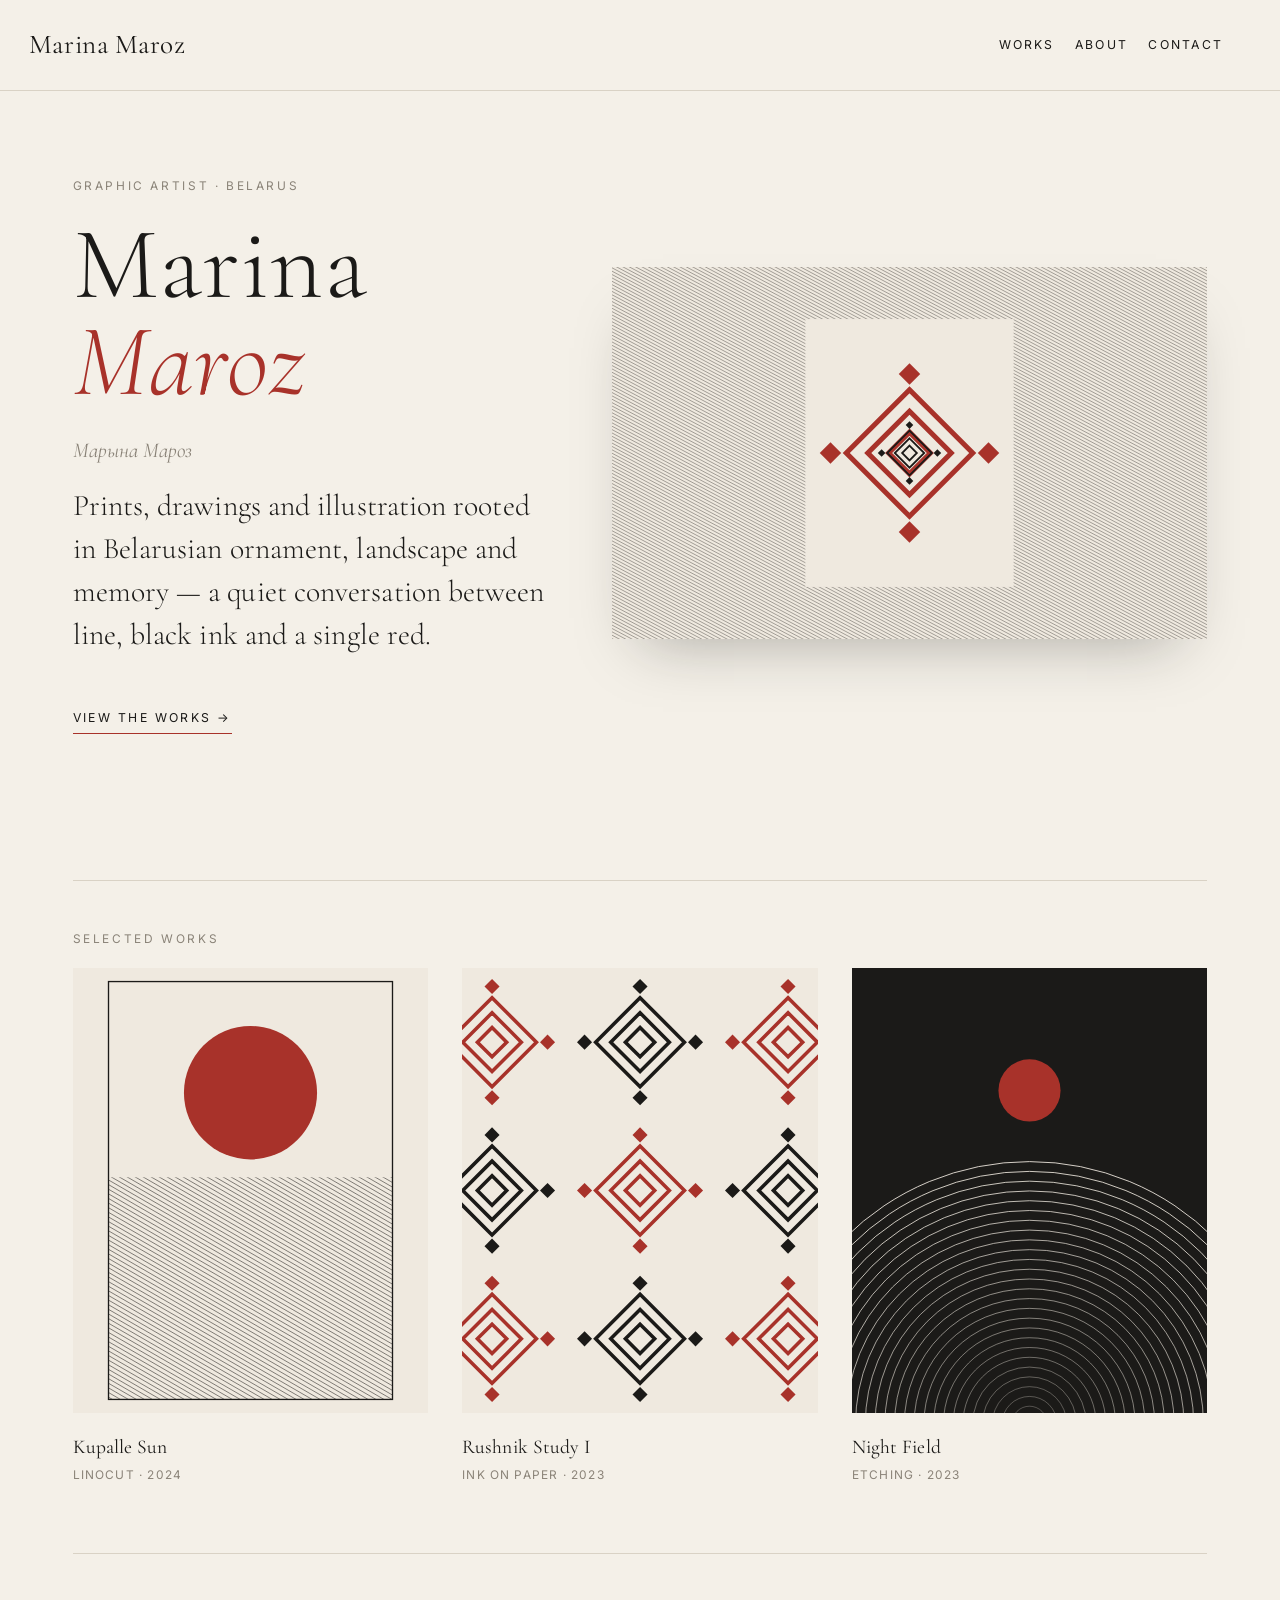
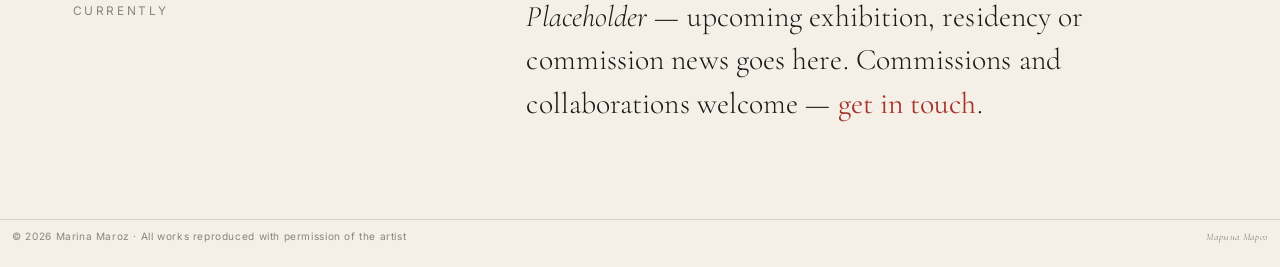
==== docs/index.html @ 3921f04b "Mock v1 of Marina Maroz portfolio site Co-Authored-By: Claude Opus 5.5 <noreply@anthropic.com>" ====
<!DOCTYPE html>
<html xmlns="http://www.w3.org/1999/xhtml" lang="en" xml:lang="en"><head>

<meta charset="utf-8">
<meta name="generator" content="quarto-1.11.9">

<meta name="viewport" content="width=device-width, initial-scale=1.0, user-scalable=yes">


<title>Marina Maroz — Graphic Artist – Marina Maroz</title>
<style>
/* Default styles provided by pandoc.
** See https://pandoc.org/MANUAL.html#variables-for-html for config info.
*/
span.smallcaps{font-variant: small-caps;}
div.columns{display: flex; gap: 1.5em;}
div.column{flex: auto;}
@media screen {
div.columns{gap: min(4vw, 1.5em);}
div.column{overflow-x: auto;}
}
div.hanging-indent{margin-left: 1.5em; text-indent: -1.5em;}
ul.task-list{list-style: none;}
ul.task-list li input[type="checkbox"] {
  width: 0.8em;
  margin: 0 0.8em 0.2em -1em; /* quarto-specific, see https://github.com/quarto-dev/quarto-cli/issues/4556 */ 
  vertical-align: middle;
}
</style>


<script src="site_libs/quarto-nav/quarto-nav.js"></script>
<script src="site_libs/quarto-nav/headroom.min.js"></script>
<link href="./images/favicon.svg" rel="icon" type="image/svg+xml">
<script src="site_libs/clipboard/clipboard.min.js"></script>
<script src="site_libs/quarto-html/quarto.js" type="module"></script>
<script src="site_libs/quarto-html/tabsets/tabsets.js" type="module"></script>
<script src="site_libs/quarto-html/scrollable-regions/scrollable-regions.js" type="module"></script>
<script src="site_libs/quarto-html/popper.min.js"></script>
<script src="site_libs/quarto-html/tippy.umd.min.js"></script>
<link href="site_libs/quarto-html/tippy.css" rel="stylesheet">
<link href="site_libs/quarto-html/quarto-syntax-highlighting-63b5708e65d6cd79cd7618c58d0c21e7.css" rel="stylesheet" id="quarto-text-highlighting-styles">
<script src="site_libs/bootstrap/bootstrap.min.js"></script>
<link href="site_libs/bootstrap/bootstrap-icons.css" rel="stylesheet">
<link href="site_libs/bootstrap/bootstrap-cd242750b83287864fe8291e316a7008.min.css" rel="stylesheet" append-hash="true" id="quarto-bootstrap" data-mode="light">
<script id="quarto-search-options" type="application/json">{
  "language": {
    "search-no-results-text": "No results",
    "search-matching-documents-text": "matching documents",
    "search-copy-link-title": "Copy link to search",
    "search-hide-matches-text": "Hide additional matches",
    "search-more-match-text": "more match in this document",
    "search-more-matches-text": "more matches in this document",
    "search-clear-button-title": "Clear",
    "search-text-placeholder": "",
    "search-detached-cancel-button-title": "Cancel",
    "search-submit-button-title": "Submit",
    "search-label": "Search"
  }
}</script>
<style>html{ scroll-behavior: smooth; }</style>


</head>

<body class="nav-fixed quarto-light"><a id="quarto-skip-link" class="visually-hidden-focusable" href="#quarto-document-content">Skip to main content</a>

<div id="quarto-search-results"></div>
  <header id="quarto-header" class="headroom fixed-top">
    <nav class="navbar navbar-expand-lg " data-bs-theme="dark" aria-label="Site">
      <div class="navbar-container container-fluid">
      <div class="navbar-brand-container mx-auto">
    <a class="navbar-brand" href="./index.html">
    <span class="navbar-title">Marina Maroz</span>
    </a>
  </div>
          <button class="navbar-toggler" type="button" data-bs-toggle="collapse" data-bs-target="#navbarCollapse" aria-controls="navbarCollapse" aria-expanded="false" aria-label="Toggle navigation" onclick="if (window.quartoToggleHeadroom) { window.quartoToggleHeadroom(); }">
  <span class="navbar-toggler-icon"></span>
</button>
          <div class="collapse navbar-collapse" id="navbarCollapse">
            <ul class="navbar-nav navbar-nav-scroll ms-auto">
  <li class="nav-item">
    <a class="nav-link" href="./works.html"> 
<span class="menu-text">Works</span></a>
  </li>  
  <li class="nav-item">
    <a class="nav-link" href="./about.html"> 
<span class="menu-text">About</span></a>
  </li>  
  <li class="nav-item">
    <a class="nav-link" href="./contact.html"> 
<span class="menu-text">Contact</span></a>
  </li>  
  <li class="nav-item compact">
    <a class="nav-link" href="https://instagram.com/"> <i class="bi bi-instagram" role="img" aria-label="Instagram">
</i> 
<span class="menu-text"></span></a>
  </li>  
</ul>
          </div> <!-- /navcollapse -->
            <div class="quarto-navbar-tools">
</div>
      </div> <!-- /container-fluid -->
    </nav>
</header>
<!-- content -->
<div id="quarto-content" class="quarto-container page-columns page-rows-contents page-layout-full page-navbar">
<!-- sidebar -->
<!-- margin-sidebar -->
    
<!-- main -->
<main class="content column-page" id="quarto-document-content" tabindex="-1"><header id="title-block-header" class="quarto-title-block"></header>




<div class="hero">
<div class="hero-text">
<p><span class="eyebrow">Graphic artist · Belarus</span></p>
<section id="marina-maroz" class="level1">
<h1>Marina<br><em>Maroz</em></h1>
<p><span class="native">Марына Мароз</span></p>
<p><span class="lead-serif">Prints, drawings and illustration rooted in Belarusian ornament, landscape and memory — a quiet conversation between line, black ink and a single red.</span></p>
<p><a href="./works.html" class="cta">View the works →</a></p>
</section>
</div>
<div class="hero-art">
<p><img src="images/works/hero.svg" class="nolightbox img-fluid" alt="Featured work by Marina Maroz"></p>
</div>
</div>
<hr class="section-rule">
<p><span class="eyebrow">Selected works</span></p>
<div class="selected">
  <a href="works.html"><figure class="figure"><img src="images/works/work-01.svg" alt="" class="figure-img"></figure>
    <div class="cap">Kupalle Sun <span>Linocut · 2024</span></div></a>
  <a href="works.html"><figure class="figure"><img src="images/works/work-02.svg" alt="" class="figure-img"></figure>
    <div class="cap">Rushnik Study I <span>Ink on paper · 2023</span></div></a>
  <a href="works.html"><figure class="figure"><img src="images/works/work-04.svg" alt="" class="figure-img"></figure>
    <div class="cap">Night Field <span>Etching · 2023</span></div></a>
</div>
<hr class="section-rule">
<div class="columns">
<div class="column" style="width:40%;">
<p><span class="eyebrow">Currently</span></p>
</div><div class="column" style="width:60%;">
<p><span class="lead-serif"><em>Placeholder</em> — upcoming exhibition, residency or commission news goes here. Commissions and collaborations welcome — <a href="./contact.html">get in touch</a>.</span></p>
</div>
</div>



</main> <!-- /main -->
<script id="quarto-html-after-body" type="application/javascript">
  window.document.addEventListener("DOMContentLoaded", function (event) {
    const isCodeAnnotation = (el) => {
      for (const clz of el.classList) {
        if (clz.startsWith('code-annotation-')) {                     
          return true;
        }
      }
      return false;
    }
    const onCopySuccess = function(e) {
      // button target
      const button = e.trigger;
      // don't keep focus
      button.blur();
      // flash "checked"
      button.classList.add('code-copy-button-checked');
      var currentTitle = button.getAttribute("title");
      button.setAttribute("title", "Copied!");
      let tooltip;
      if (window.bootstrap) {
        button.setAttribute("data-bs-toggle", "tooltip");
        button.setAttribute("data-bs-placement", "left");
        button.setAttribute("data-bs-title", "Copied!");
        tooltip = new bootstrap.Tooltip(button, 
          { trigger: "manual", 
            customClass: "code-copy-button-tooltip",
            offset: [0, -8]});
        tooltip.show();    
      }
      setTimeout(function() {
        if (tooltip) {
          tooltip.hide();
          button.removeAttribute("data-bs-title");
          button.removeAttribute("data-bs-toggle");
          button.removeAttribute("data-bs-placement");
        }
        button.setAttribute("title", currentTitle);
        button.classList.remove('code-copy-button-checked');
      }, 1000);
      // clear code selection
      e.clearSelection();
    }
    const getTextToCopy = function(trigger) {
      const outerScaffold = trigger.parentElement.cloneNode(true);
      const codeEl = outerScaffold.querySelector('code');
      for (const childEl of codeEl.children) {
        if (isCodeAnnotation(childEl)) {
          childEl.remove();
        }
      }
      return codeEl.innerText;
    }
    const clipboard = new window.ClipboardJS('.code-copy-button:not([data-in-quarto-modal])', {
      text: getTextToCopy
    });
    clipboard.on('success', onCopySuccess);
    if (window.document.getElementById('quarto-embedded-source-code-modal')) {
      const clipboardModal = new window.ClipboardJS('.code-copy-button[data-in-quarto-modal]', {
        text: getTextToCopy,
        container: window.document.getElementById('quarto-embedded-source-code-modal')
      });
      clipboardModal.on('success', onCopySuccess);
    }
      var localhostRegex = new RegExp(/^(?:http|https):\/\/localhost\:?[0-9]*\//);
      var mailtoRegex = new RegExp(/^mailto:/);
        var filterRegex = new RegExp("https:\/\/marinamaroz\.github\.io");
      const newWindowLabel = "(opens in a new tab)";
      const newWindowNoteId = "quarto-ext-newwindow-label";
      // Links reference one hidden label through aria-describedby, so the
      // announcement never changes their accessible name.
      var describeNewWindow = (link) => {
        if (!window.document.getElementById(newWindowNoteId)) {
          var newWindowNote = window.document.createElement("span");
          newWindowNote.id = newWindowNoteId;
          newWindowNote.hidden = true;
          newWindowNote.textContent = newWindowLabel;
          window.document.body.appendChild(newWindowNote);
        }
        var describedBy = (link.getAttribute("aria-describedby") || "").split(/\s+/).filter(Boolean);
        if (!describedBy.includes(newWindowNoteId)) {
          describedBy.push(newWindowNoteId);
          link.setAttribute("aria-describedby", describedBy.join(" "));
        }
      }
      var isInternal = (href) => {
          return filterRegex.test(href) || localhostRegex.test(href) || mailtoRegex.test(href);
      }
      // Inspect non-navigation links and adorn them if external
      window.quartoDecorateExternalLinks = function (root) {
     var links = (root || window.document).querySelectorAll('a[href]:not(.nav-link):not(.navbar-brand):not(.toc-action):not(.sidebar-link):not(.sidebar-item-toggle):not(.pagination-link):not(.no-external):not([aria-hidden]):not(.dropdown-item):not(.quarto-navigation-tool):not(.about-link)');
      for (var i=0; i<links.length; i++) {
        const link = links[i];
        if (!isInternal(link.href)) {
          // undo the damage that might have been done by quarto-nav.js in the case of
          // links that we want to consider external
          if (link.dataset.originalHref !== undefined) {
            link.href = link.dataset.originalHref;
          }
            // target, if specified
            link.setAttribute("target", "_blank");
            if (link.getAttribute("rel") === null) {
              link.setAttribute("rel", "noopener");
            }
            describeNewWindow(link);
          if (!link.classList.contains('no-external-icon')) {
          }
        }
      }
      };
      window.quartoDecorateExternalLinks(window.document);
    // Esc closes the popup (WCAG 1.4.13) and focus leaving both trigger and
    // popup closes it (WCAG 2.4.11); tippy handles neither for interactive popups.
    const hideOnEscAndFocusOut = {
      name: 'hideOnEscAndFocusOut',
      defaultValue: true,
      fn(instance) {
        const dismiss = () => {
          // A show scheduled by the trigger delay would otherwise reopen it
          instance.clearDelayTimeouts();
          instance.hide();
        };
        const onKeyDown = (event) => {
          if (event.key !== 'Escape') {
            return;
          }
          // Keep Esc from also reaching page handlers (e.g. reveal.js overview),
          // except an open reveal.js slide menu, which Esc should close too.
          // The menu handles keys only when its keyboard option is on.
          const menuHandlesEsc = window.Reveal?.getPlugin?.('menu')?.isOpen() &&
            window.Reveal.getConfig().menu?.keyboard !== false;
          if (!menuHandlesEsc) {
            event.stopPropagation();
          }
          if (instance.popper.contains(window.document.activeElement)) {
            // Disabled while refocusing so the focus trigger does not reopen it
            instance.disable();
            instance.reference.focus();
            instance.enable();
          }
          dismiss();
        };
        const onFocusOut = (event) => {
          const target = event.relatedTarget;
          if (target && !instance.reference.contains(target) &&
              !instance.popper.contains(target)) {
            dismiss();
          }
        };
        // On the trigger too: a click trigger (code-annotations: select) has no
        // blur handling. Attached for the instance's lifetime so leaving the
        // trigger also cancels a show still pending on the trigger delay.
        instance.reference.addEventListener('focusout', onFocusOut);
        return {
          onShow() {
            window.document.addEventListener('keydown', onKeyDown, true);
            instance.popper.addEventListener('focusout', onFocusOut);
          },
          onHide() {
            window.document.removeEventListener('keydown', onKeyDown, true);
            instance.popper.removeEventListener('focusout', onFocusOut);
          },
          onDestroy() {
            instance.reference.removeEventListener('focusout', onFocusOut);
          },
        };
      },
    };
    function tippyHover(el, contentFn, onTriggerFn, onUntriggerFn) {
      const config = {
        allowHTML: true,
        maxWidth: 500,
        delay: 100,
        arrow: false,
        appendTo: function(el) {
            return el.parentElement;
        },
        interactive: true,
        interactiveBorder: 10,
        theme: 'quarto',
        placement: 'bottom-start',
        plugins: [hideOnEscAndFocusOut],
      };
      if (contentFn) {
        config.content = contentFn;
      }
      if (onTriggerFn) {
        config.onTrigger = onTriggerFn;
      }
      if (onUntriggerFn) {
        config.onUntrigger = onUntriggerFn;
      }
      window.tippy(el, config); 
    }
    const noterefs = window.document.querySelectorAll('a[role="doc-noteref"]');
    for (var i=0; i<noterefs.length; i++) {
      const ref = noterefs[i];
      tippyHover(ref, function() {
        // use id or data attribute instead here
        let href = ref.getAttribute('data-footnote-href') || ref.getAttribute('href');
        try { href = new URL(href).hash; } catch {}
        const id = href.replace(/^#\/?/, "");
        const note = window.document.getElementById(id);
        if (note) {
          return note.innerHTML;
        } else {
          return "";
        }
      });
    }
    const xrefs = window.document.querySelectorAll('a.quarto-xref');
    const processXRef = (id, note) => {
      // Strip column container classes
      const stripColumnClz = (el) => {
        el.classList.remove("page-full", "page-columns");
        if (el.children) {
          for (const child of el.children) {
            stripColumnClz(child);
          }
        }
      }
      stripColumnClz(note)
      if (id === null || id.startsWith('sec-')) {
        // Special case sections, only their first couple elements
        const container = document.createElement("div");
        if (note.children && note.children.length > 2) {
          container.appendChild(note.children[0].cloneNode(true));
          for (let i = 1; i < note.children.length; i++) {
            const child = note.children[i];
            if (child.tagName === "P" && child.innerText === "") {
              continue;
            } else {
              container.appendChild(child.cloneNode(true));
              break;
            }
          }
          if (window.Quarto?.typesetMath) {
            window.Quarto.typesetMath(container);
          }
          return container.innerHTML
        } else {
          if (window.Quarto?.typesetMath) {
            window.Quarto.typesetMath(note);
          }
          return note.innerHTML;
        }
      } else {
        // Remove any anchor links if they are present
        const anchorLink = note.querySelector('a.anchorjs-link');
        if (anchorLink) {
          anchorLink.remove();
        }
        if (window.Quarto?.typesetMath) {
          window.Quarto.typesetMath(note);
        }
        if (note.classList.contains("callout")) {
          return note.outerHTML;
        } else {
          return note.innerHTML;
        }
      }
    }
    for (var i=0; i<xrefs.length; i++) {
      const xref = xrefs[i];
      tippyHover(xref, undefined, function(instance) {
        instance.disable();
        let url = xref.getAttribute('href');
        let hash = undefined; 
        if (url.startsWith('#')) {
          hash = url;
        } else {
          try { hash = new URL(url).hash; } catch {}
        }
        if (hash) {
          const id = hash.replace(/^#\/?/, "");
          const note = window.document.getElementById(id);
          if (note !== null) {
            try {
              const html = processXRef(id, note.cloneNode(true));
              instance.setContent(html);
            } finally {
              instance.enable();
              instance.show();
            }
          } else {
            // See if we can fetch this
            fetch(url.split('#')[0])
            .then(res => res.text())
            .then(html => {
              const parser = new DOMParser();
              const htmlDoc = parser.parseFromString(html, "text/html");
              const note = htmlDoc.getElementById(id);
              if (note !== null) {
                const html = processXRef(id, note);
                instance.setContent(html);
              } 
            }).finally(() => {
              instance.enable();
              instance.show();
            });
          }
        } else {
          // See if we can fetch a full url (with no hash to target)
          // This is a special case and we should probably do some content thinning / targeting
          fetch(url)
          .then(res => res.text())
          .then(html => {
            const parser = new DOMParser();
            const htmlDoc = parser.parseFromString(html, "text/html");
            const note = htmlDoc.querySelector('main.content');
            if (note !== null) {
              // This should only happen for chapter cross references
              // (since there is no id in the URL)
              // remove the first header
              if (note.children.length > 0 && note.children[0].tagName === "HEADER") {
                note.children[0].remove();
              }
              const html = processXRef(null, note);
              instance.setContent(html);
            } 
          }).finally(() => {
            instance.enable();
            instance.show();
          });
        }
      }, function(instance) {
      });
    }
        let selectedAnnoteEl;
        const selectorForAnnotation = ( cell, annotation) => {
          let cellAttr = 'data-code-cell="' + cell + '"';
          let lineAttr = 'data-code-annotation="' +  annotation + '"';
          const selector = 'span[' + cellAttr + '][' + lineAttr + ']';
          return selector;
        }
        const selectCodeLines = (annoteEl) => {
          const doc = window.document;
          const targetCell = annoteEl.getAttribute("data-target-cell");
          const targetAnnotation = annoteEl.getAttribute("data-target-annotation");
          const annoteSpan = window.document.querySelector(selectorForAnnotation(targetCell, targetAnnotation));
          const lines = annoteSpan.getAttribute("data-code-lines").split(",");
          const lineIds = lines.map((line) => {
            return targetCell + "-" + line;
          })
          // Each band is positioned against its own containing block, which is
          // not the offsetParent of the lines, so place it from client rects.
          const placeBand = (band, firstEl, lastEl, codeBlock) => {
            const container = band.offsetParent;
            if (container === null) {
              return;
            }
            const containerRect = container.getBoundingClientRect();
            // Reveal.js scales slides with a transform, so convert client
            // pixels back to the CSS pixels of the container.
            const scale = containerRect.height / container.offsetHeight || 1;
            const firstRect = firstEl.getBoundingClientRect();
            const lastRect = lastEl.getBoundingClientRect();
            const top = (firstRect.top - containerRect.top) / scale - container.clientTop + container.scrollTop;
            const height = (lastRect.bottom - firstRect.top) / scale;
            band.style.top = top - 2 + "px";
            band.style.height = height + 4 + "px";
            if (codeBlock) {
              // Without the copy button wrapper, the containing block is wider
              // than the code block, so span the code block explicitly.
              const blockRect = codeBlock.getBoundingClientRect();
              band.style.left = (blockRect.left - containerRect.left) / scale - container.clientLeft + container.scrollLeft + "px";
              band.style.width = blockRect.width / scale + "px";
            }
          };
          if (lineIds.length > 0) {
            const el = window.document.getElementById(lineIds[0]);
            const lastEl = window.document.getElementById(lineIds[lineIds.length - 1]);
            const parent = el.parentElement.parentElement;
            // cook up a div (if necessary) and position it
            let div = window.document.getElementById("code-annotation-line-highlight");
            if (div === null) {
              div = window.document.createElement("div");
              div.setAttribute("id", "code-annotation-line-highlight");
              div.style.position = 'absolute';
              parent.appendChild(div);
            }
            placeBand(div, el, lastEl, parent.closest("div.sourceCode") || parent);
            let gutterDiv = window.document.getElementById("code-annotation-line-highlight-gutter");
            if (gutterDiv === null) {
              gutterDiv = window.document.createElement("div");
              gutterDiv.setAttribute("id", "code-annotation-line-highlight-gutter");
              gutterDiv.style.position = 'absolute';
              const codeCell = window.document.getElementById(targetCell);
              const gutter = codeCell.querySelector('.code-annotation-gutter');
              gutter.appendChild(gutterDiv);
            }
            placeBand(gutterDiv, el, lastEl);
            selectedAnnoteEl = annoteEl;
          }
        };
        const unselectCodeLines = () => {
          const elementsIds = ["code-annotation-line-highlight", "code-annotation-line-highlight-gutter"];
          elementsIds.forEach((elId) => {
            const div = window.document.getElementById(elId);
            if (div) {
              div.remove();
            }
          });
          selectedAnnoteEl = undefined;
        };
          // Handle positioning of the toggle
      window.addEventListener(
        "resize",
        throttle(() => {
          elRect = undefined;
          if (selectedAnnoteEl) {
            selectCodeLines(selectedAnnoteEl);
          }
        }, 10)
      );
      function throttle(fn, ms) {
      let throttle = false;
      let timer;
        return (...args) => {
          if(!throttle) { // first call gets through
              fn.apply(this, args);
              throttle = true;
          } else { // all the others get throttled
              if(timer) clearTimeout(timer); // cancel #2
              timer = setTimeout(() => {
                fn.apply(this, args);
                timer = throttle = false;
              }, ms);
          }
        };
      }
        // Attach click handler to the DT
        const annoteDls = window.document.querySelectorAll('dt[data-target-cell]');
        for (const annoteDlNode of annoteDls) {
          annoteDlNode.addEventListener('click', (event) => {
            const clickedEl = event.target;
            if (clickedEl !== selectedAnnoteEl) {
              unselectCodeLines();
              const activeEl = window.document.querySelector('dt[data-target-cell].code-annotation-active');
              if (activeEl) {
                activeEl.classList.remove('code-annotation-active');
              }
              selectCodeLines(clickedEl);
              clickedEl.classList.add('code-annotation-active');
            } else {
              // Unselect the line
              unselectCodeLines();
              clickedEl.classList.remove('code-annotation-active');
            }
          });
        }
    const findCites = (el) => {
      const parentEl = el.parentElement;
      if (parentEl) {
        const cites = parentEl.dataset.cites;
        if (cites) {
          return {
            el,
            cites: cites.split(' ')
          };
        } else {
          return findCites(el.parentElement)
        }
      } else {
        return undefined;
      }
    };
    var bibliorefs = window.document.querySelectorAll('a[role="doc-biblioref"]');
    for (var i=0; i<bibliorefs.length; i++) {
      const ref = bibliorefs[i];
      const citeInfo = findCites(ref);
      if (citeInfo) {
        tippyHover(citeInfo.el, function() {
          var popup = window.document.createElement('div');
          citeInfo.cites.forEach(function(cite) {
            var citeDiv = window.document.createElement('div');
            citeDiv.classList.add('hanging-indent');
            citeDiv.classList.add('csl-entry');
            var biblioDiv = window.document.getElementById('ref-' + cite);
            if (biblioDiv) {
              citeDiv.innerHTML = biblioDiv.innerHTML;
            }
            popup.appendChild(citeDiv);
          });
          return popup.innerHTML;
        });
      }
    }
  });
  </script>
  <script type="application/javascript">
  window.quartoScrollableRegionsLabels = {"code":"Scrollable code","output":"Scrollable output"};
  </script>
</div> <!-- /content -->
<footer class="footer">
  <div class="nav-footer">
    <div class="nav-footer-left">
<p>© 2026 Marina Maroz · All works reproduced with permission of the artist</p>
</div>   
    <div class="nav-footer-center">
      &nbsp;
    </div>
    <div class="nav-footer-right">
<p>Марына Мароз</p>
</div>
  </div>
</footer>




<script src="site_libs/quarto-html/zenscroll-min.js"></script>
</body></html>
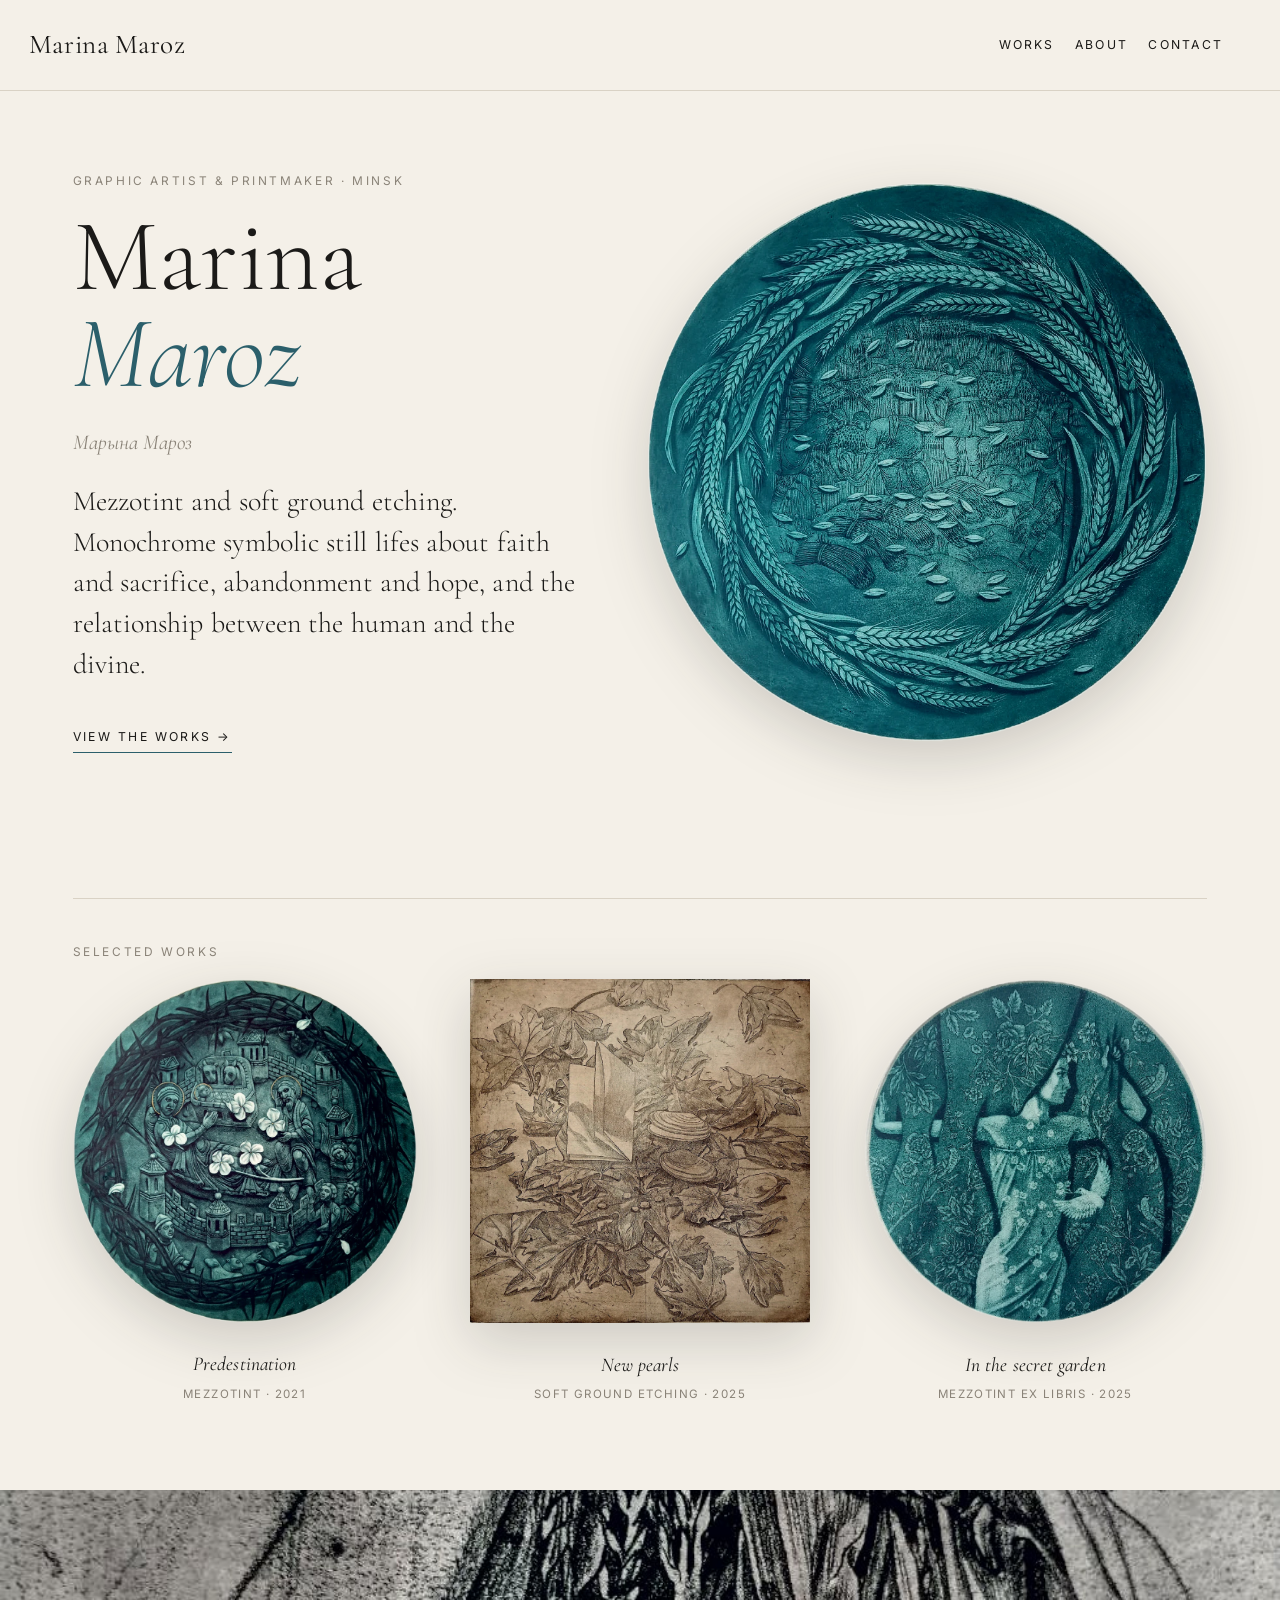
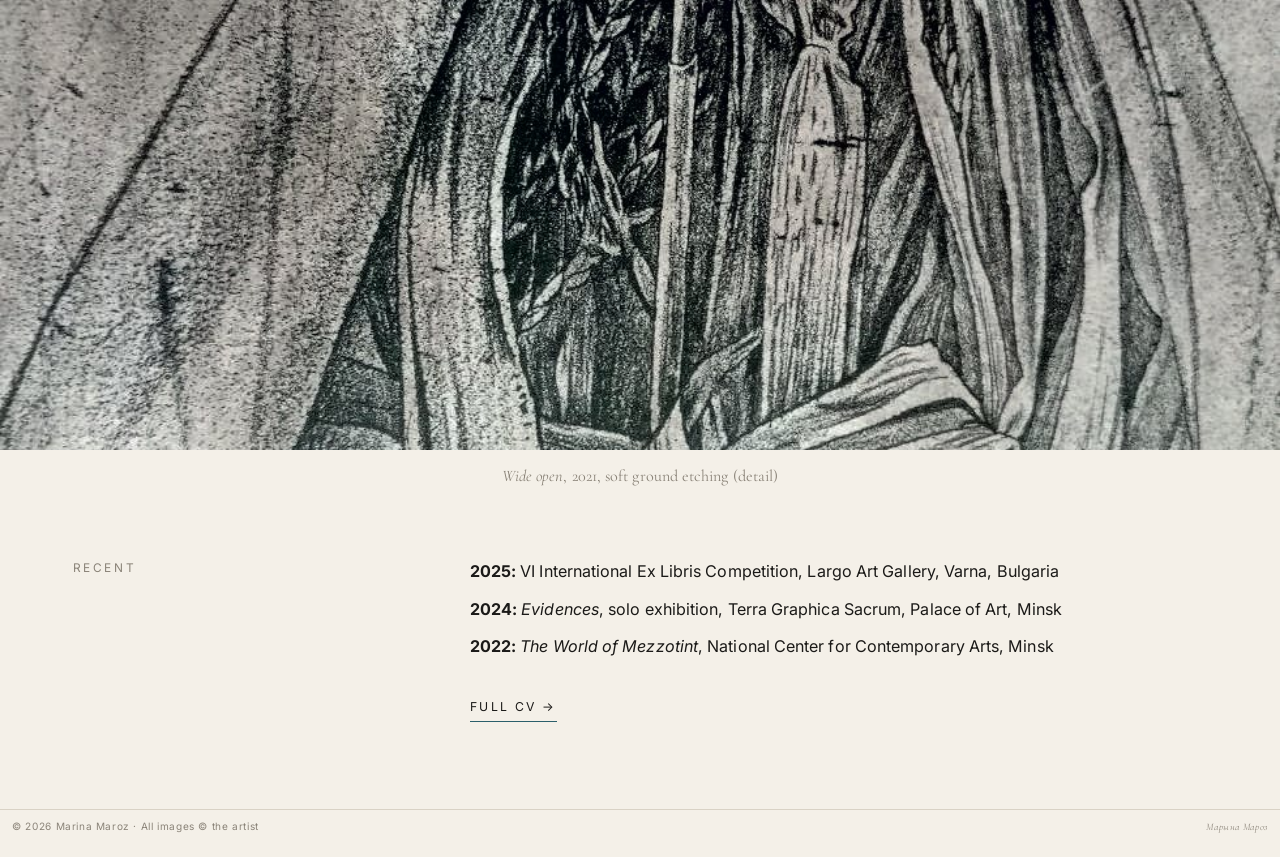
==== commit 1a9d4488: "Replace mock with Marina's real works, bio and CV; split styles into base + theme Co-Authored-By: Cl" ====
--- a/docs/index.html
+++ b/docs/index.html
@@ -7,7 +7,7 @@
 <meta name="viewport" content="width=device-width, initial-scale=1.0, user-scalable=yes">
 
 
-<title>Marina Maroz — Graphic Artist – Marina Maroz</title>
+<title>Graphic Artist &amp; Printmaker – Marina Maroz</title>
 <style>
 /* Default styles provided by pandoc.
 ** See https://pandoc.org/MANUAL.html#variables-for-html for config info.
@@ -42,7 +42,7 @@
 <link href="site_libs/quarto-html/quarto-syntax-highlighting-63b5708e65d6cd79cd7618c58d0c21e7.css" rel="stylesheet" id="quarto-text-highlighting-styles">
 <script src="site_libs/bootstrap/bootstrap.min.js"></script>
 <link href="site_libs/bootstrap/bootstrap-icons.css" rel="stylesheet">
-<link href="site_libs/bootstrap/bootstrap-cd242750b83287864fe8291e316a7008.min.css" rel="stylesheet" append-hash="true" id="quarto-bootstrap" data-mode="light">
+<link href="site_libs/bootstrap/bootstrap-948587122ad509e46b1ded95bae73929.min.css" rel="stylesheet" append-hash="true" id="quarto-bootstrap" data-mode="light">
 <script id="quarto-search-options" type="application/json">{
   "language": {
     "search-no-results-text": "No results",
@@ -92,7 +92,7 @@
 <span class="menu-text">Contact</span></a>
   </li>  
   <li class="nav-item compact">
-    <a class="nav-link" href="https://instagram.com/"> <i class="bi bi-instagram" role="img" aria-label="Instagram">
+    <a class="nav-link" href="https://www.instagram.com/marozmarina"> <i class="bi bi-instagram" role="img" aria-label="Instagram">
 </i> 
 <span class="menu-text"></span></a>
   </li>  
@@ -116,34 +116,37 @@
 
 <div class="hero">
 <div class="hero-text">
-<p><span class="eyebrow">Graphic artist · Belarus</span></p>
+<p><span class="eyebrow">Graphic artist &amp; printmaker · Minsk</span></p>
 <section id="marina-maroz" class="level1">
 <h1>Marina<br><em>Maroz</em></h1>
 <p><span class="native">Марына Мароз</span></p>
-<p><span class="lead-serif">Prints, drawings and illustration rooted in Belarusian ornament, landscape and memory — a quiet conversation between line, black ink and a single red.</span></p>
+<p><span class="lead-serif">Mezzotint and soft ground etching. Monochrome symbolic still lifes about faith and sacrifice, abandonment and hope, and the relationship between the human and the divine.</span></p>
 <p><a href="./works.html" class="cta">View the works →</a></p>
 </section>
 </div>
 <div class="hero-art">
-<p><img src="images/works/hero.svg" class="nolightbox img-fluid" alt="Featured work by Marina Maroz"></p>
+<p><img src="images/cut/harvest-time.webp" class="nolightbox img-fluid" alt="Harvest time, 2025, mezzotint"></p>
 </div>
 </div>
 <hr class="section-rule">
 <p><span class="eyebrow">Selected works</span></p>
 <div class="selected">
-  <a href="works.html"><figure class="figure"><img src="images/works/work-01.svg" alt="" class="figure-img"></figure>
-    <div class="cap">Kupalle Sun <span>Linocut · 2024</span></div></a>
-  <a href="works.html"><figure class="figure"><img src="images/works/work-02.svg" alt="" class="figure-img"></figure>
-    <div class="cap">Rushnik Study I <span>Ink on paper · 2023</span></div></a>
-  <a href="works.html"><figure class="figure"><img src="images/works/work-04.svg" alt="" class="figure-img"></figure>
-    <div class="cap">Night Field <span>Etching · 2023</span></div></a>
-</div>
-<hr class="section-rule">
-<div class="columns">
-<div class="column" style="width:40%;">
-<p><span class="eyebrow">Currently</span></p>
-</div><div class="column" style="width:60%;">
-<p><span class="lead-serif"><em>Placeholder</em> — upcoming exhibition, residency or commission news goes here. Commissions and collaborations welcome — <a href="./contact.html">get in touch</a>.</span></p>
+  <a href="works.html#evidences"><figure class="figure"><img src="images/cut/predestination.webp" alt="Predestination" class="figure-img"></figure>
+    <div class="cap"><em>Predestination</em> <span>Mezzotint · 2021</span></div></a>
+  <a href="works.html#harvest"><figure class="figure"><img src="images/cut/new-pearls.webp" alt="New pearls" class="figure-img"></figure>
+    <div class="cap"><em>New pearls</em> <span>Soft ground etching · 2025</span></div></a>
+  <a href="works.html#exlibris"><figure class="figure"><img src="images/cut/in-the-secret-garden.webp" alt="In the secret garden" class="figure-img"></figure>
+    <div class="cap"><em>In the secret garden</em> <span>Mezzotint ex libris · 2025</span></div></a>
+</div>
+<figure class="band figure"><img src="images/details/wide-open.jpg" alt="Wide open, detail" class="figure-img"><figcaption><em>Wide open</em>, 2021, soft ground etching (detail)</figcaption></figure>
+<div class="columns recent">
+<div class="column" style="width:35%;">
+<p><span class="eyebrow">Recent</span></p>
+</div><div class="column" style="width:65%;">
+<p><strong>2025:</strong> VI International Ex Libris Competition, Largo Art Gallery, Varna, Bulgaria</p>
+<p><strong>2024:</strong> <em>Evidences</em>, solo exhibition, Terra Graphica Sacrum, Palace of Art, Minsk</p>
+<p><strong>2022:</strong> <em>The World of Mezzotint</em>, National Center for Contemporary Arts, Minsk</p>
+<p><a href="./about.html" class="cta">Full CV →</a></p>
 </div>
 </div>
 
@@ -647,7 +650,7 @@
 <footer class="footer">
   <div class="nav-footer">
     <div class="nav-footer-left">
-<p>© 2026 Marina Maroz · All works reproduced with permission of the artist</p>
+<p>© 2026 Marina Maroz · All images © the artist</p>
 </div>   
     <div class="nav-footer-center">
       &nbsp;
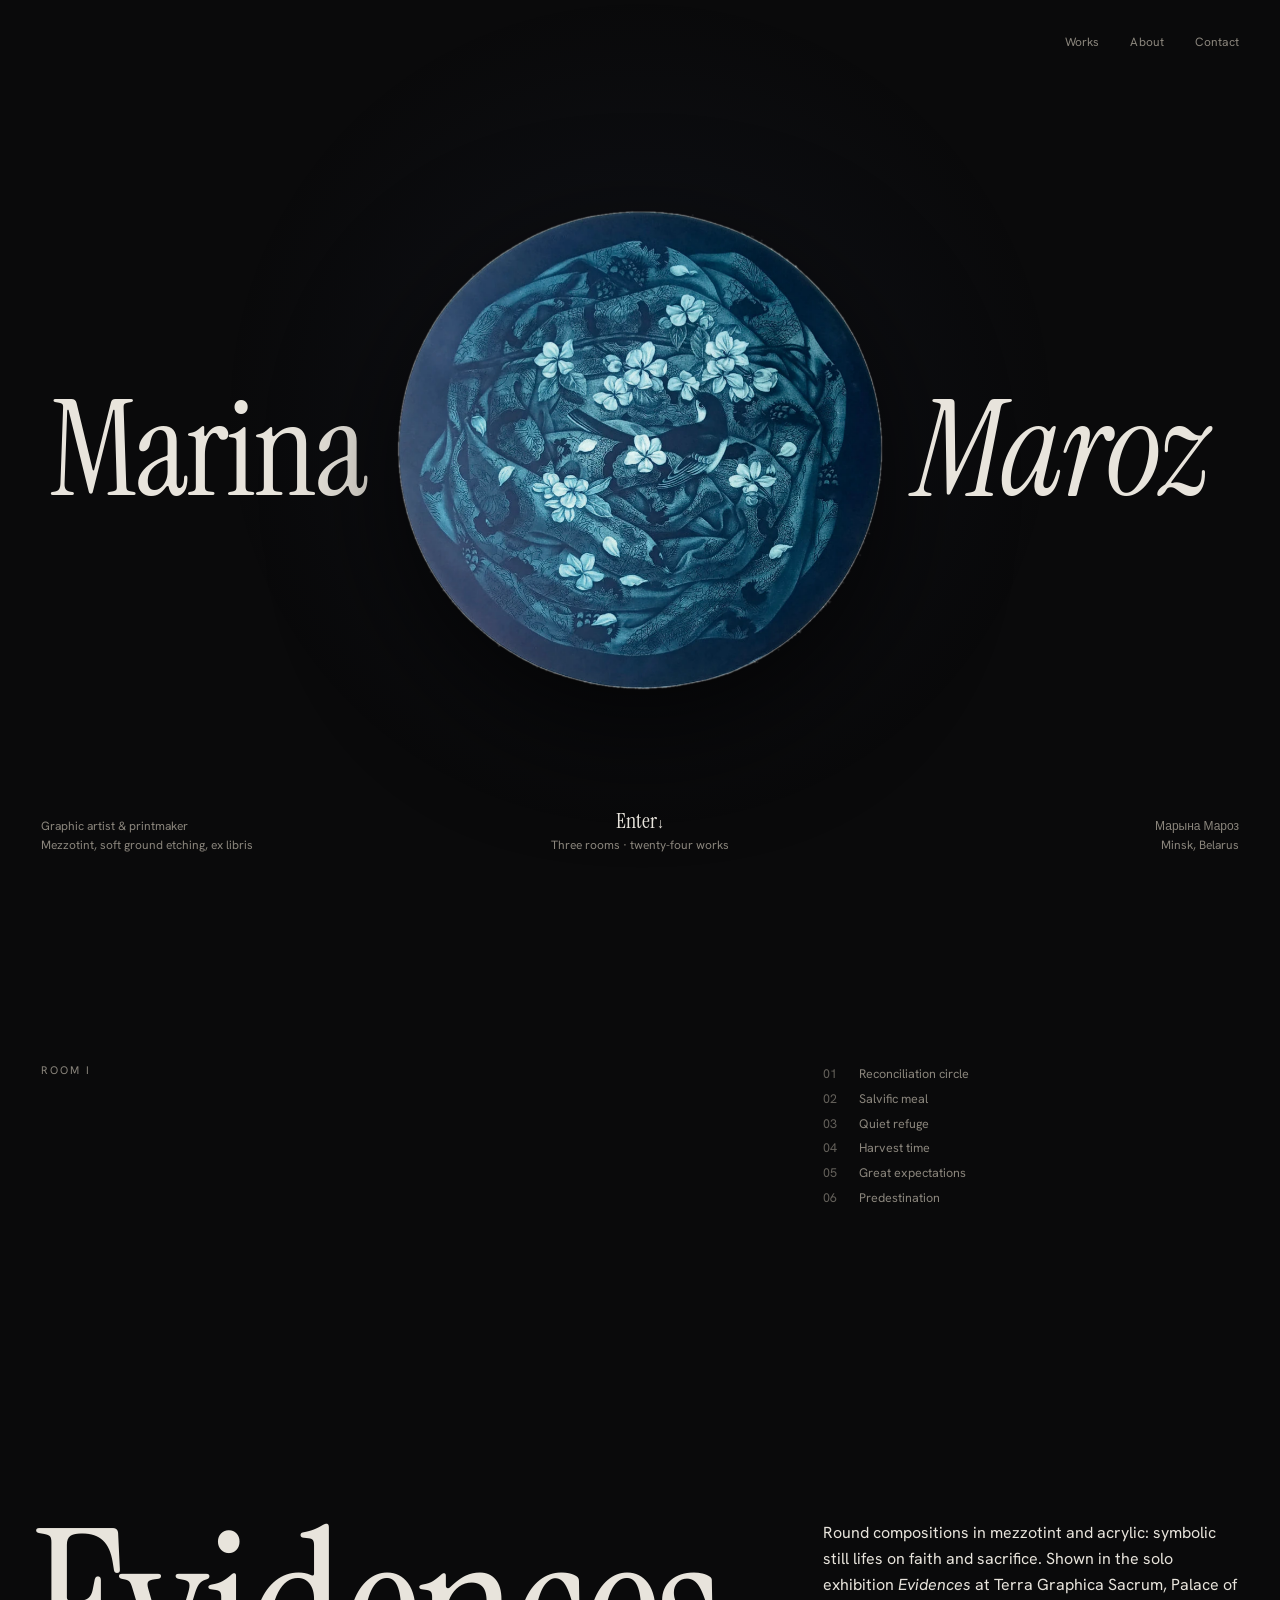
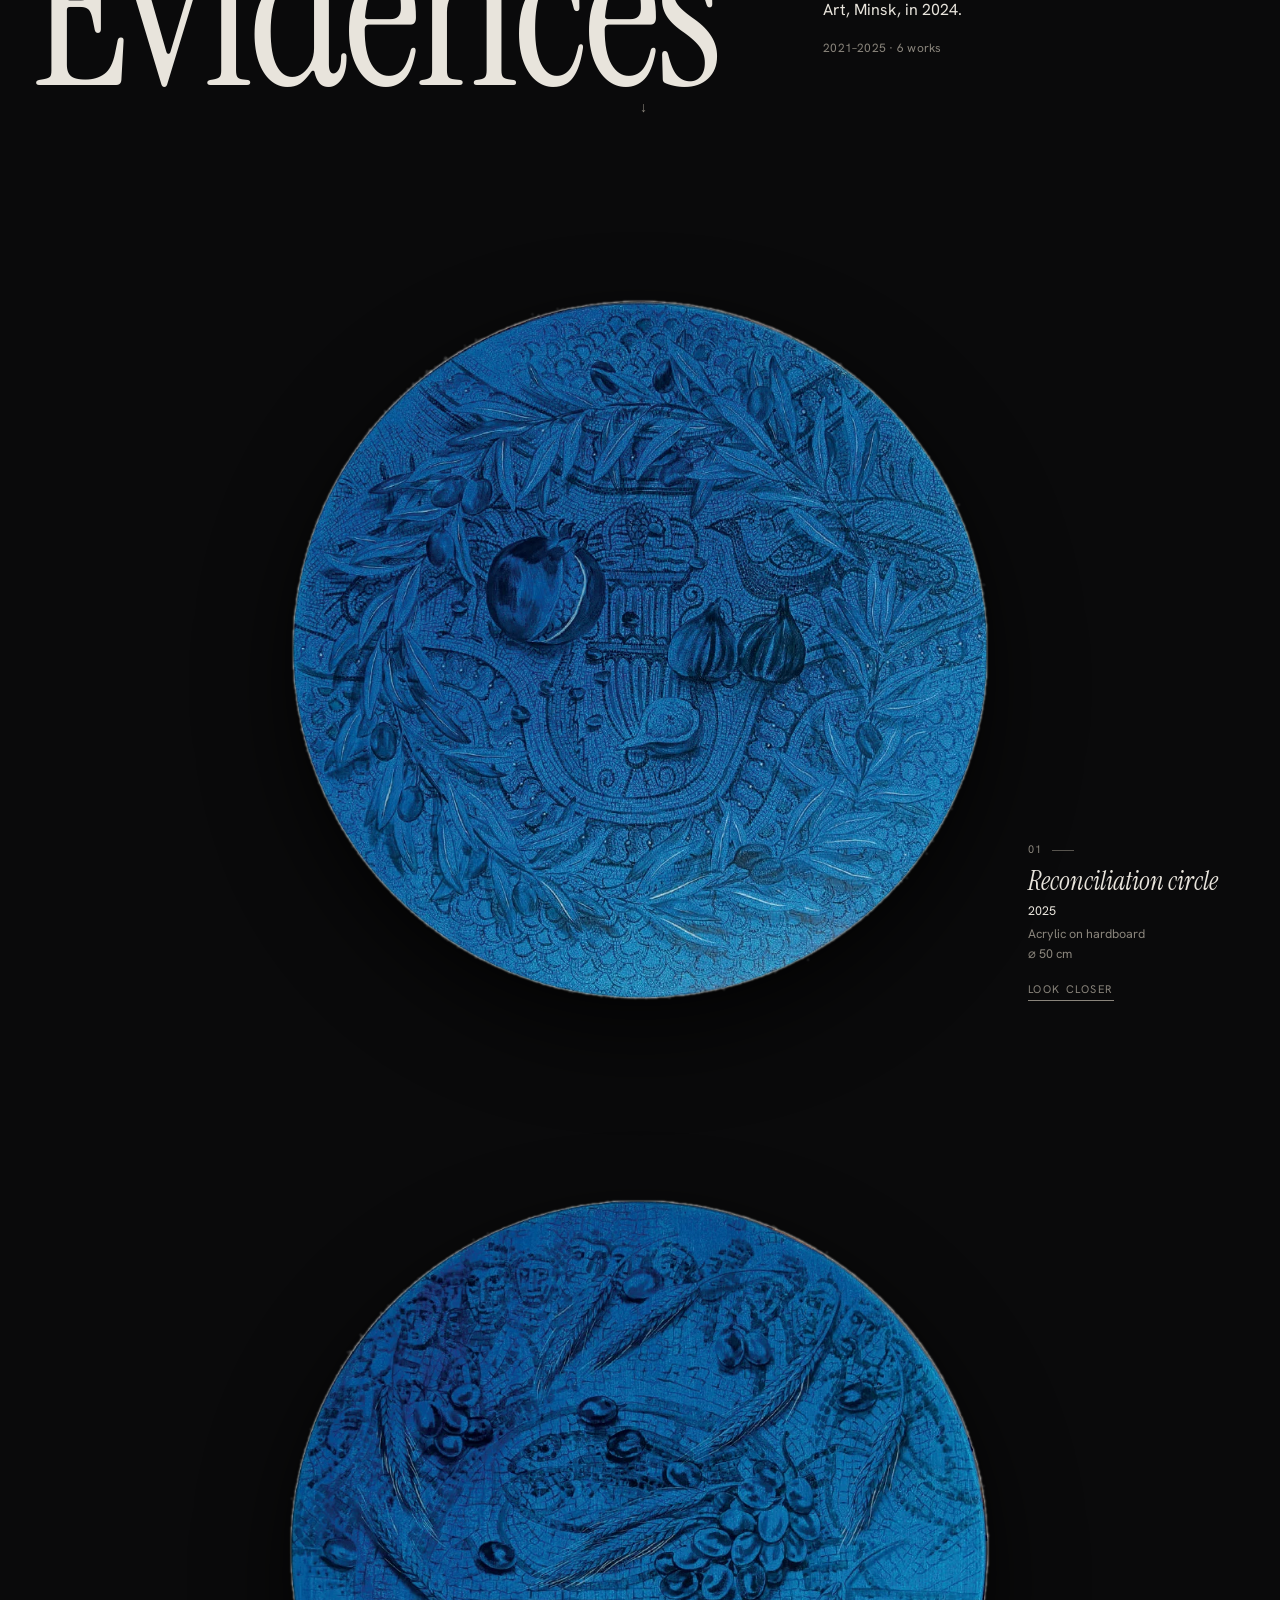
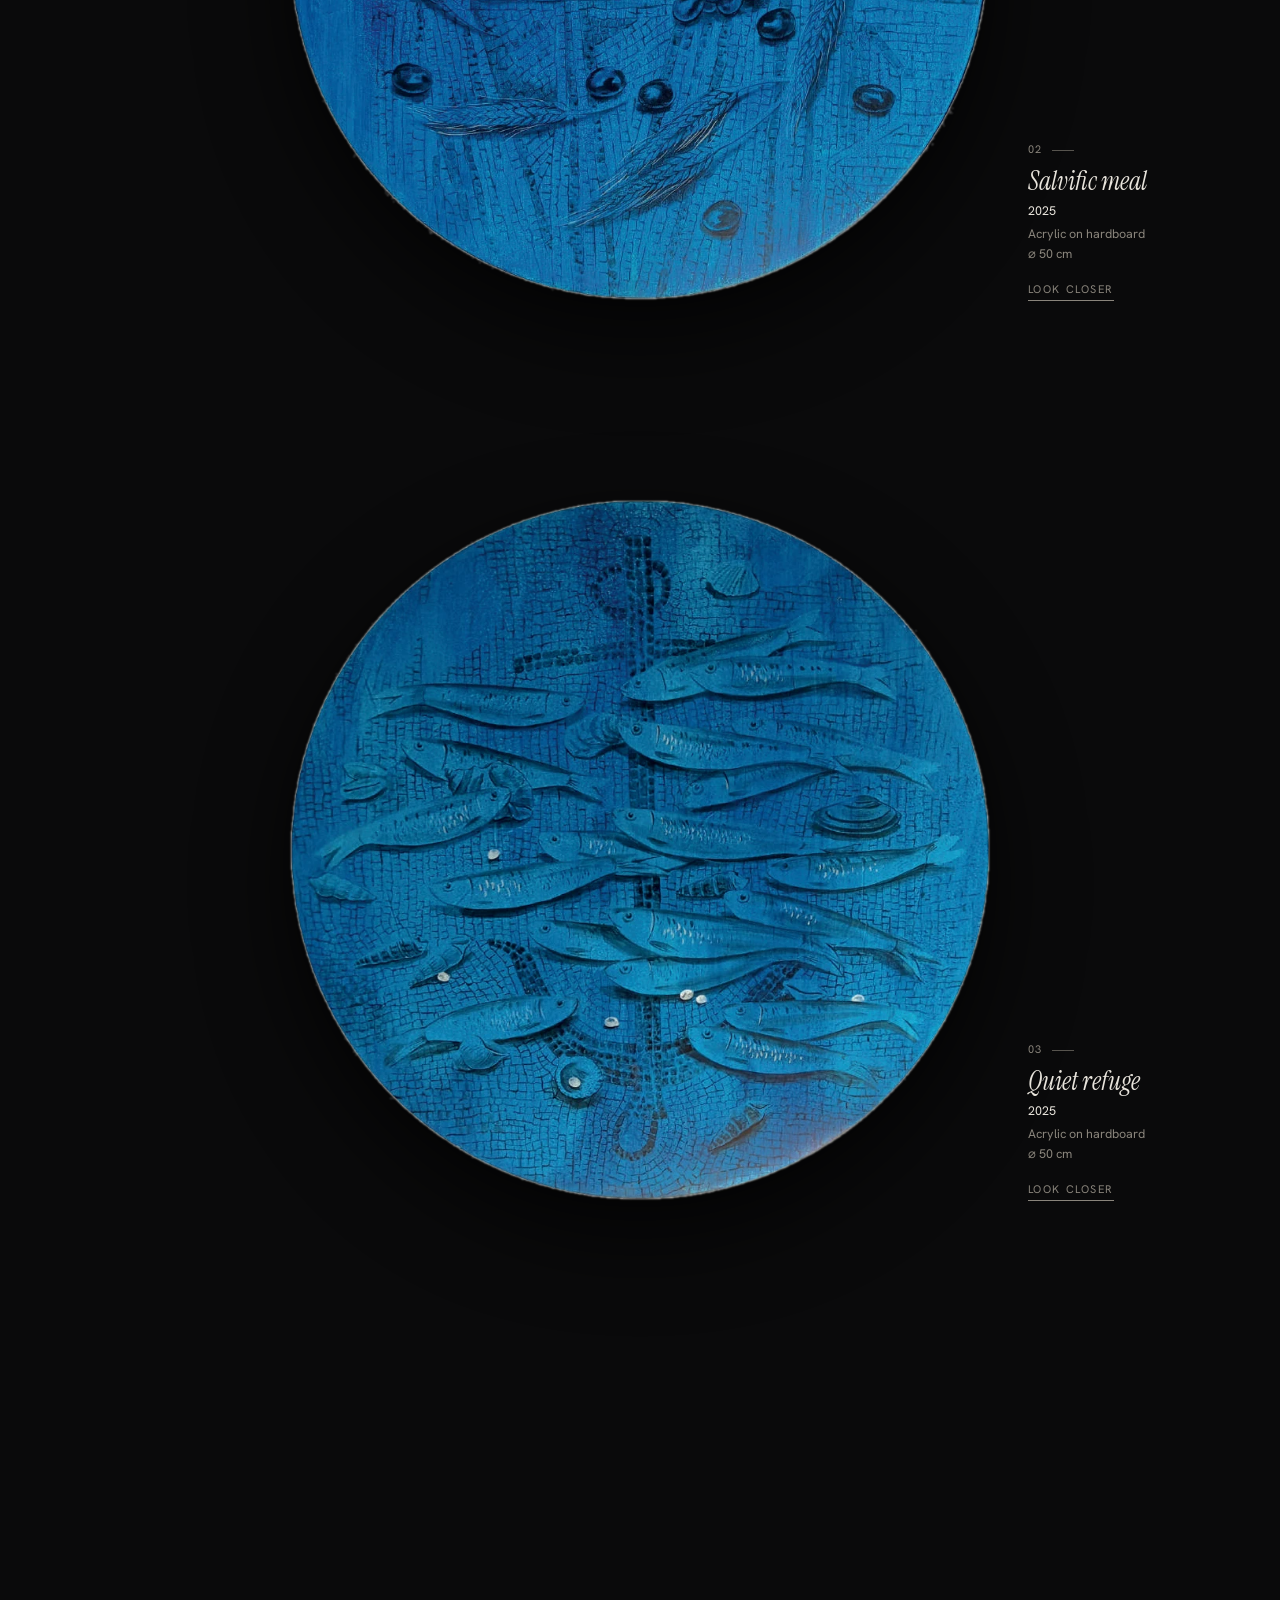
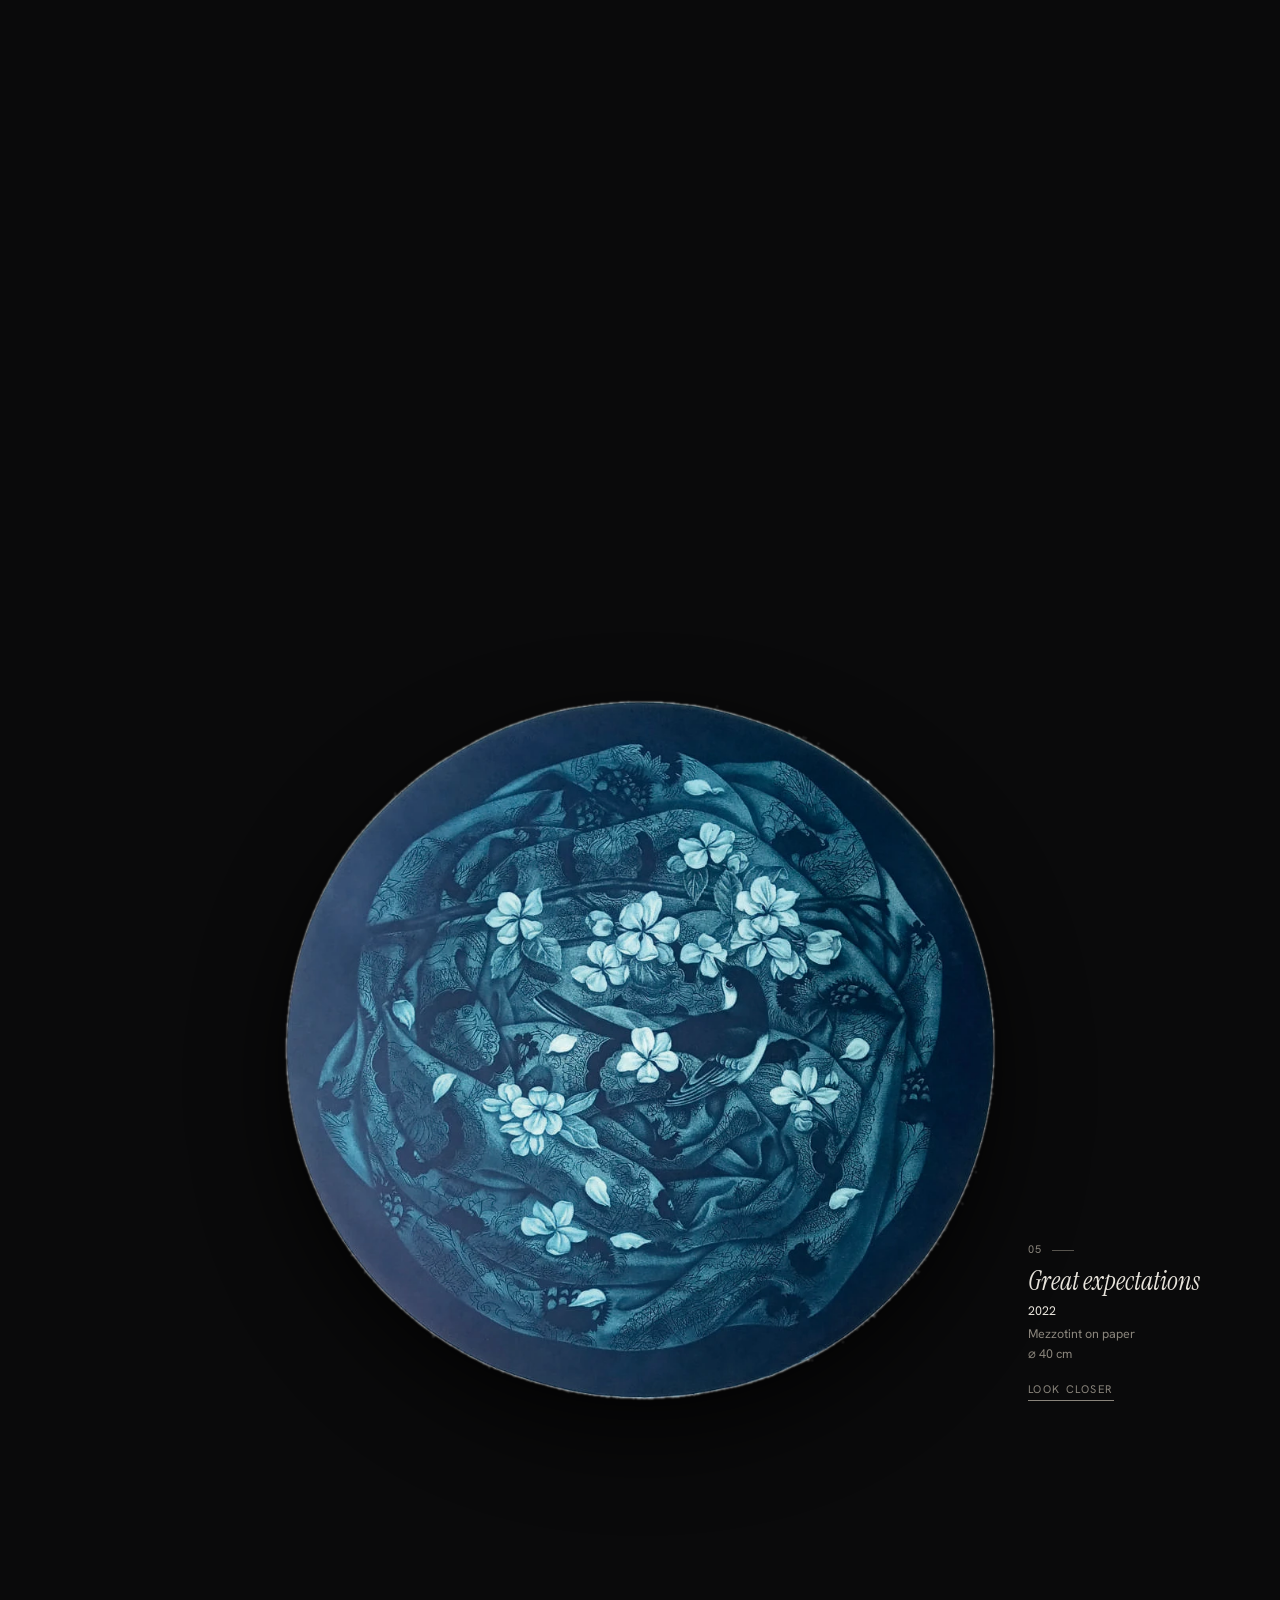
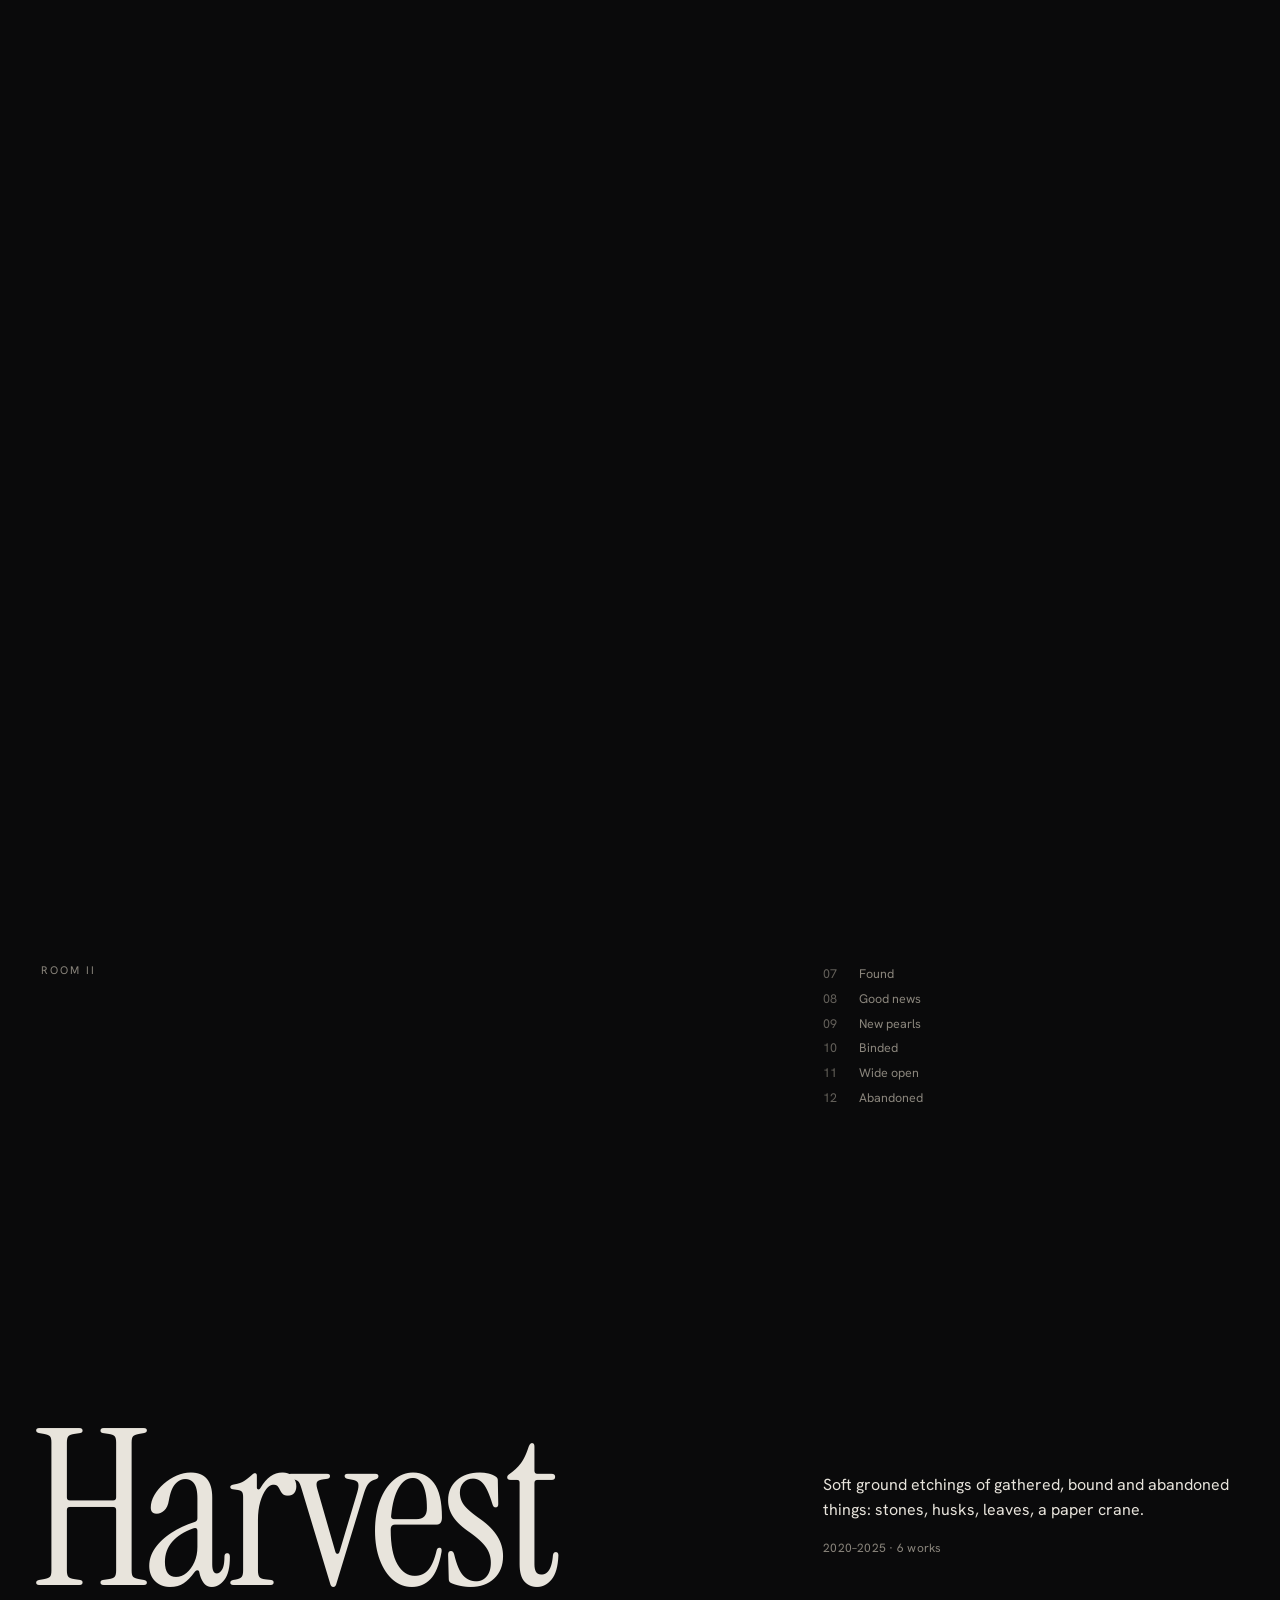
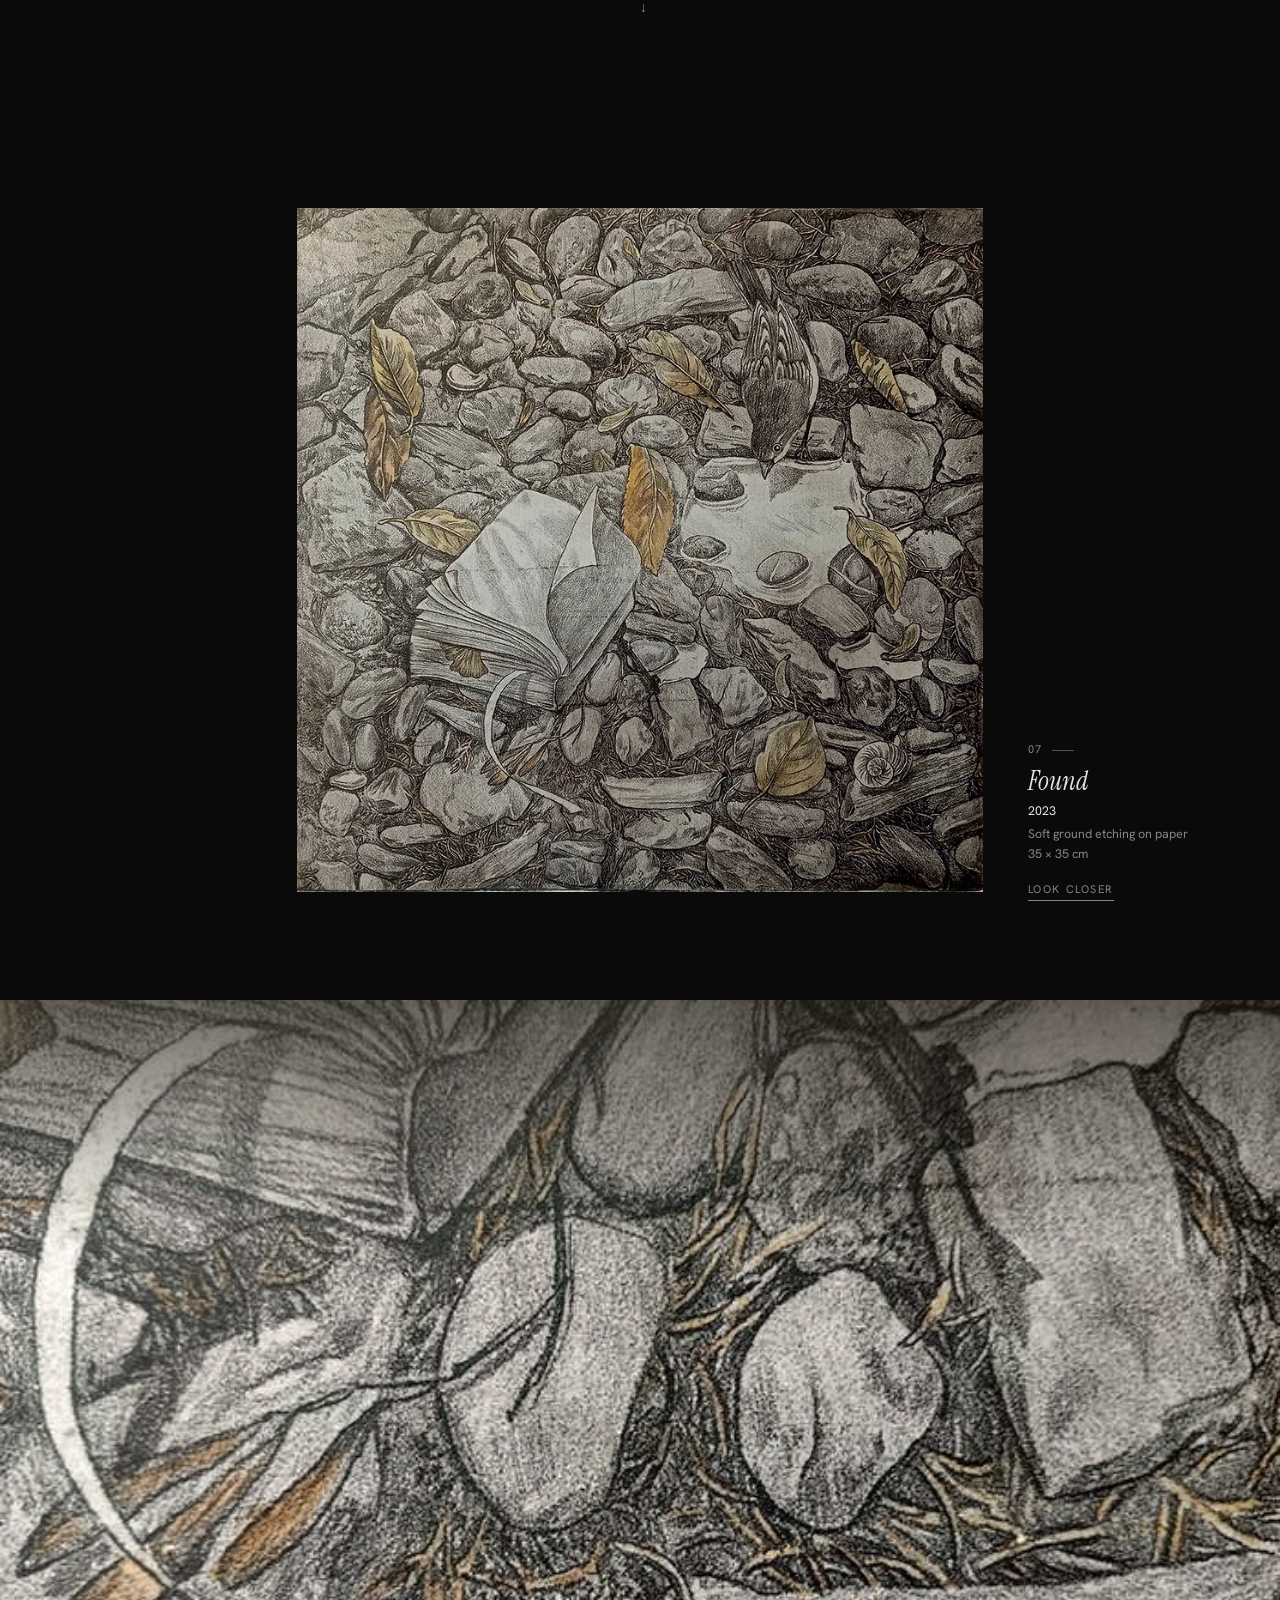
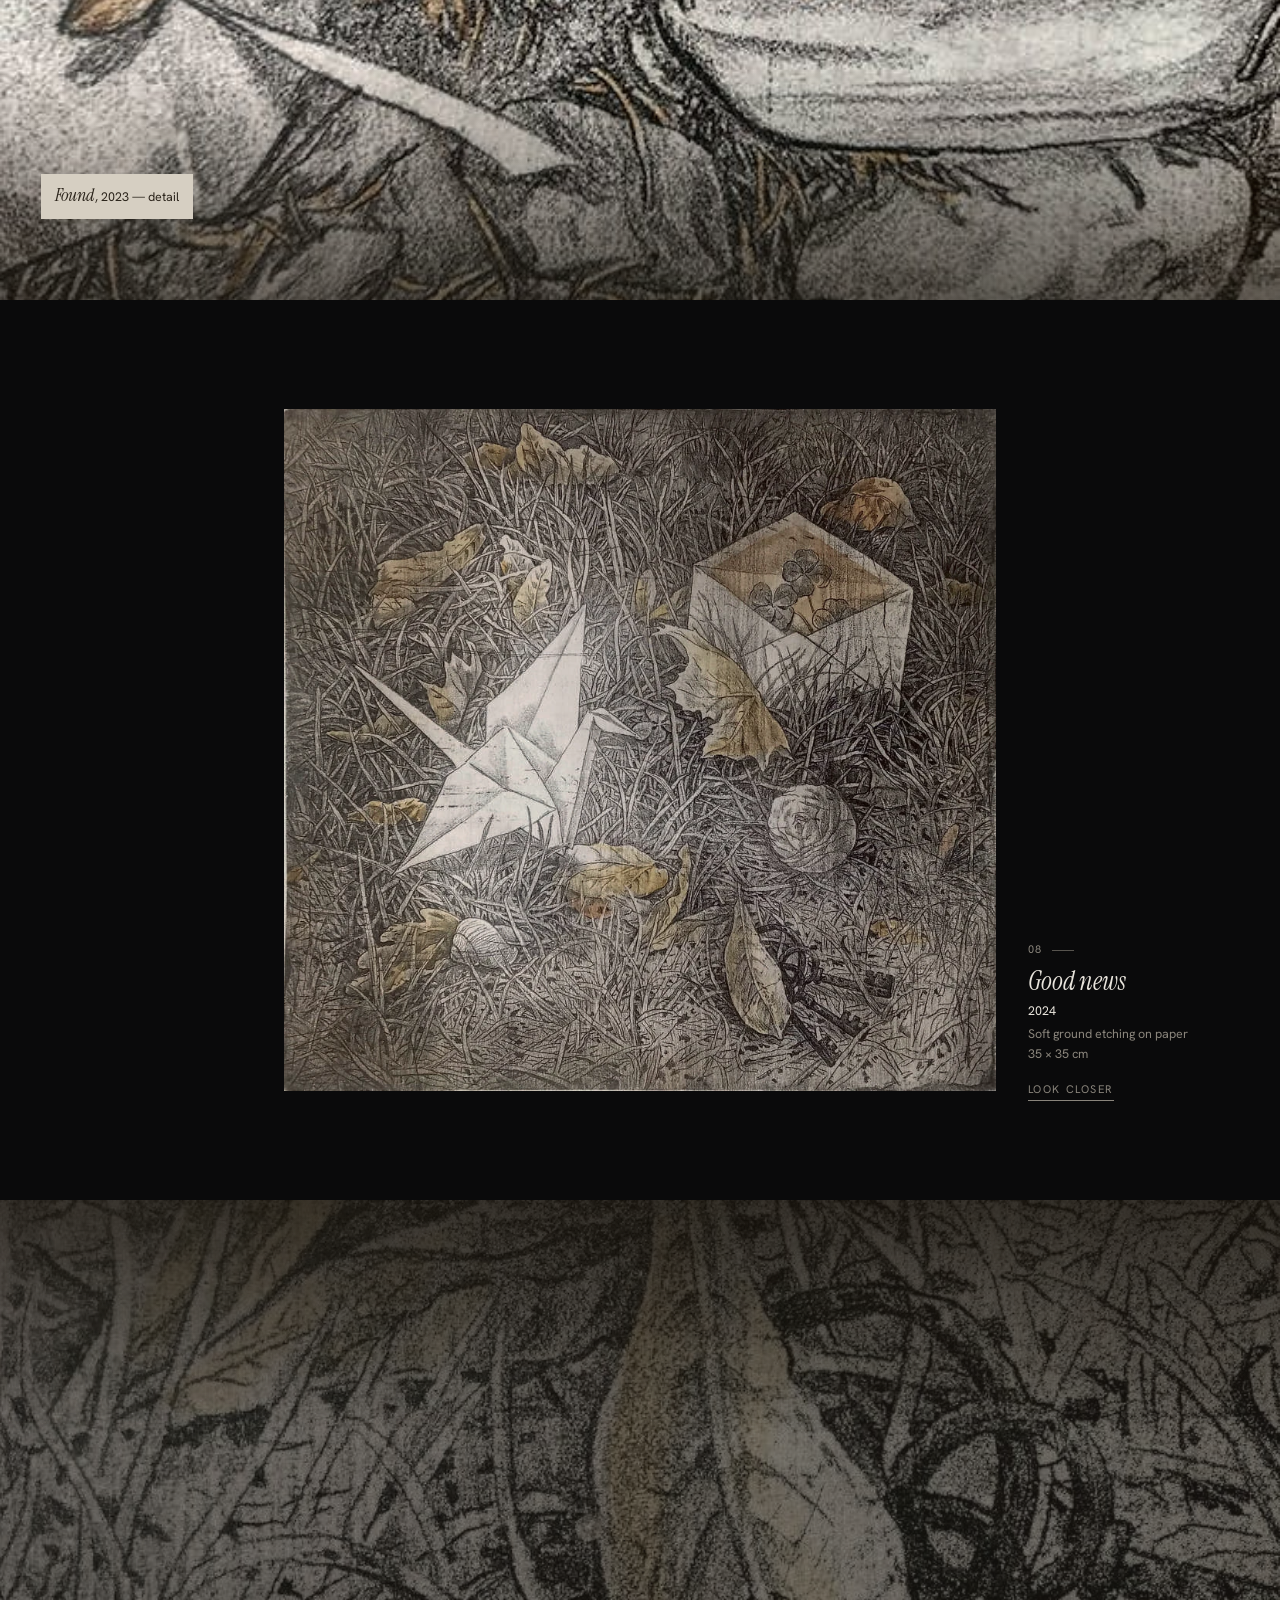
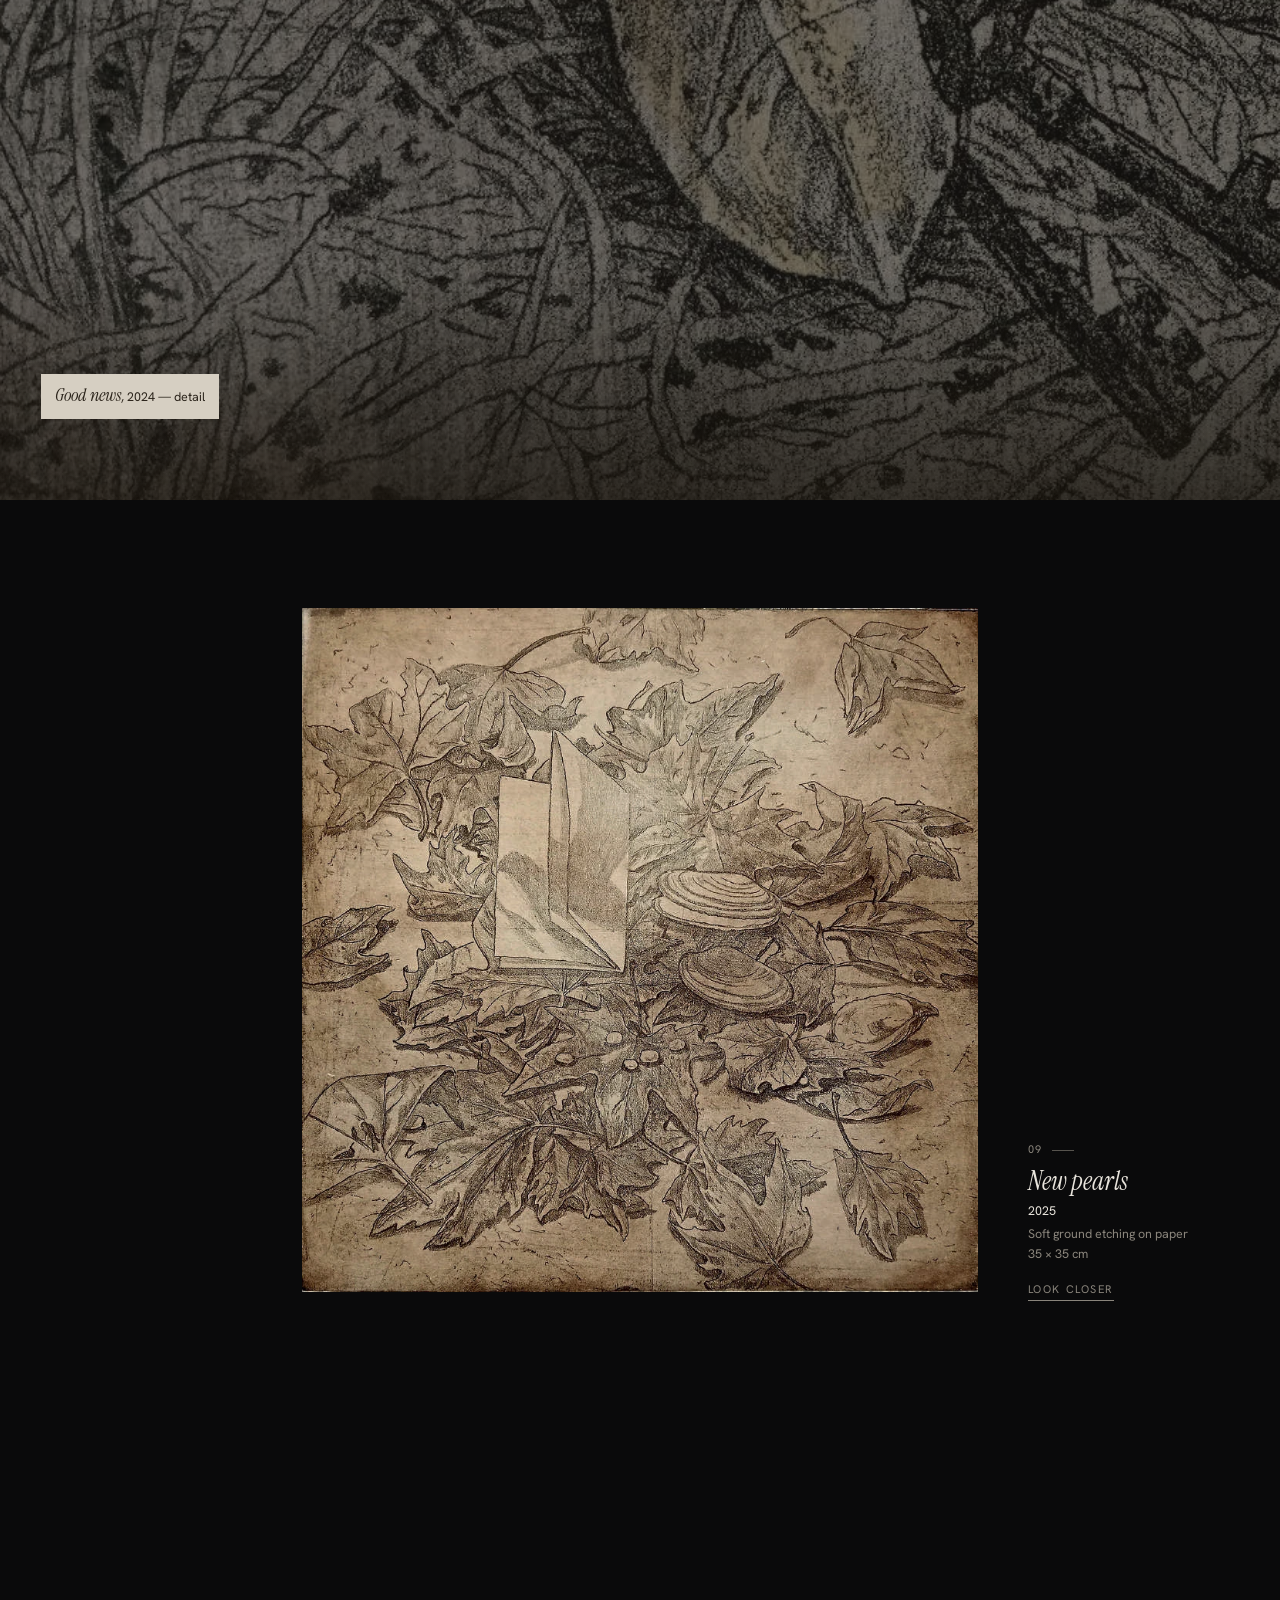
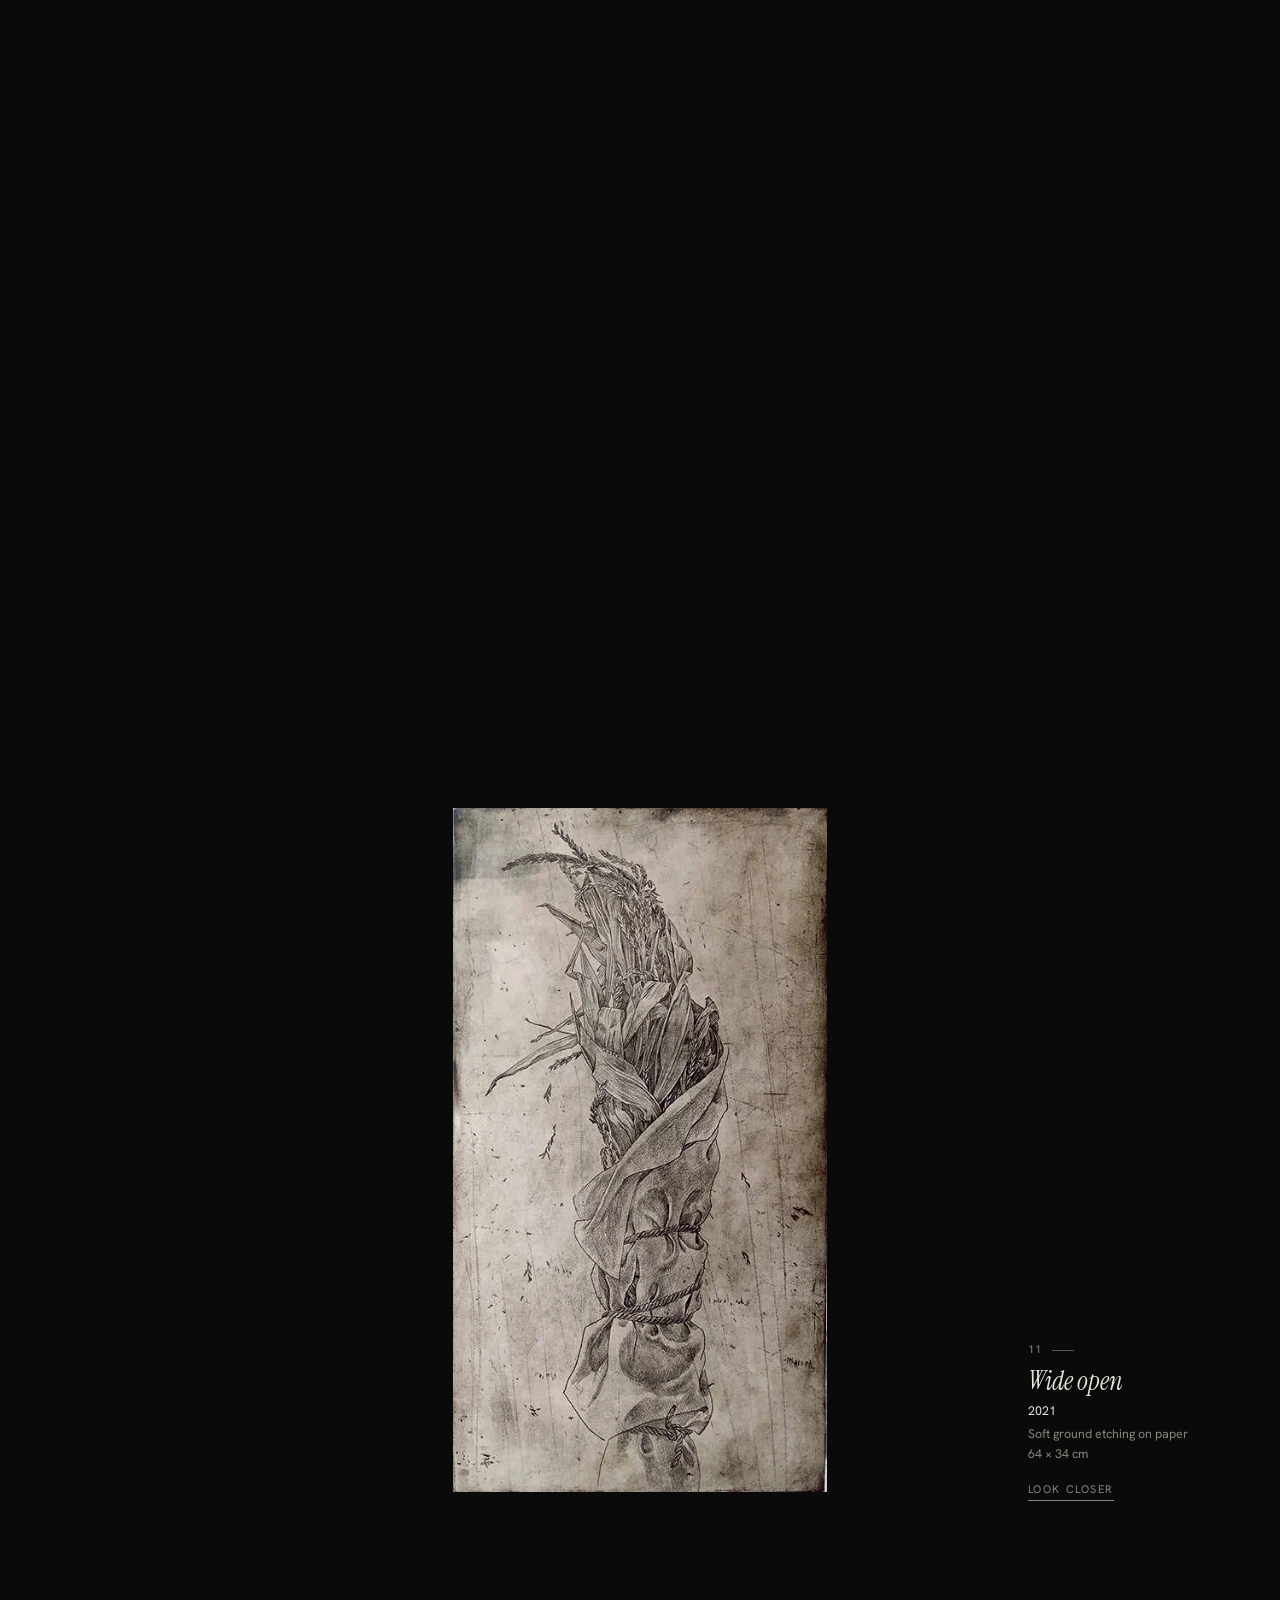
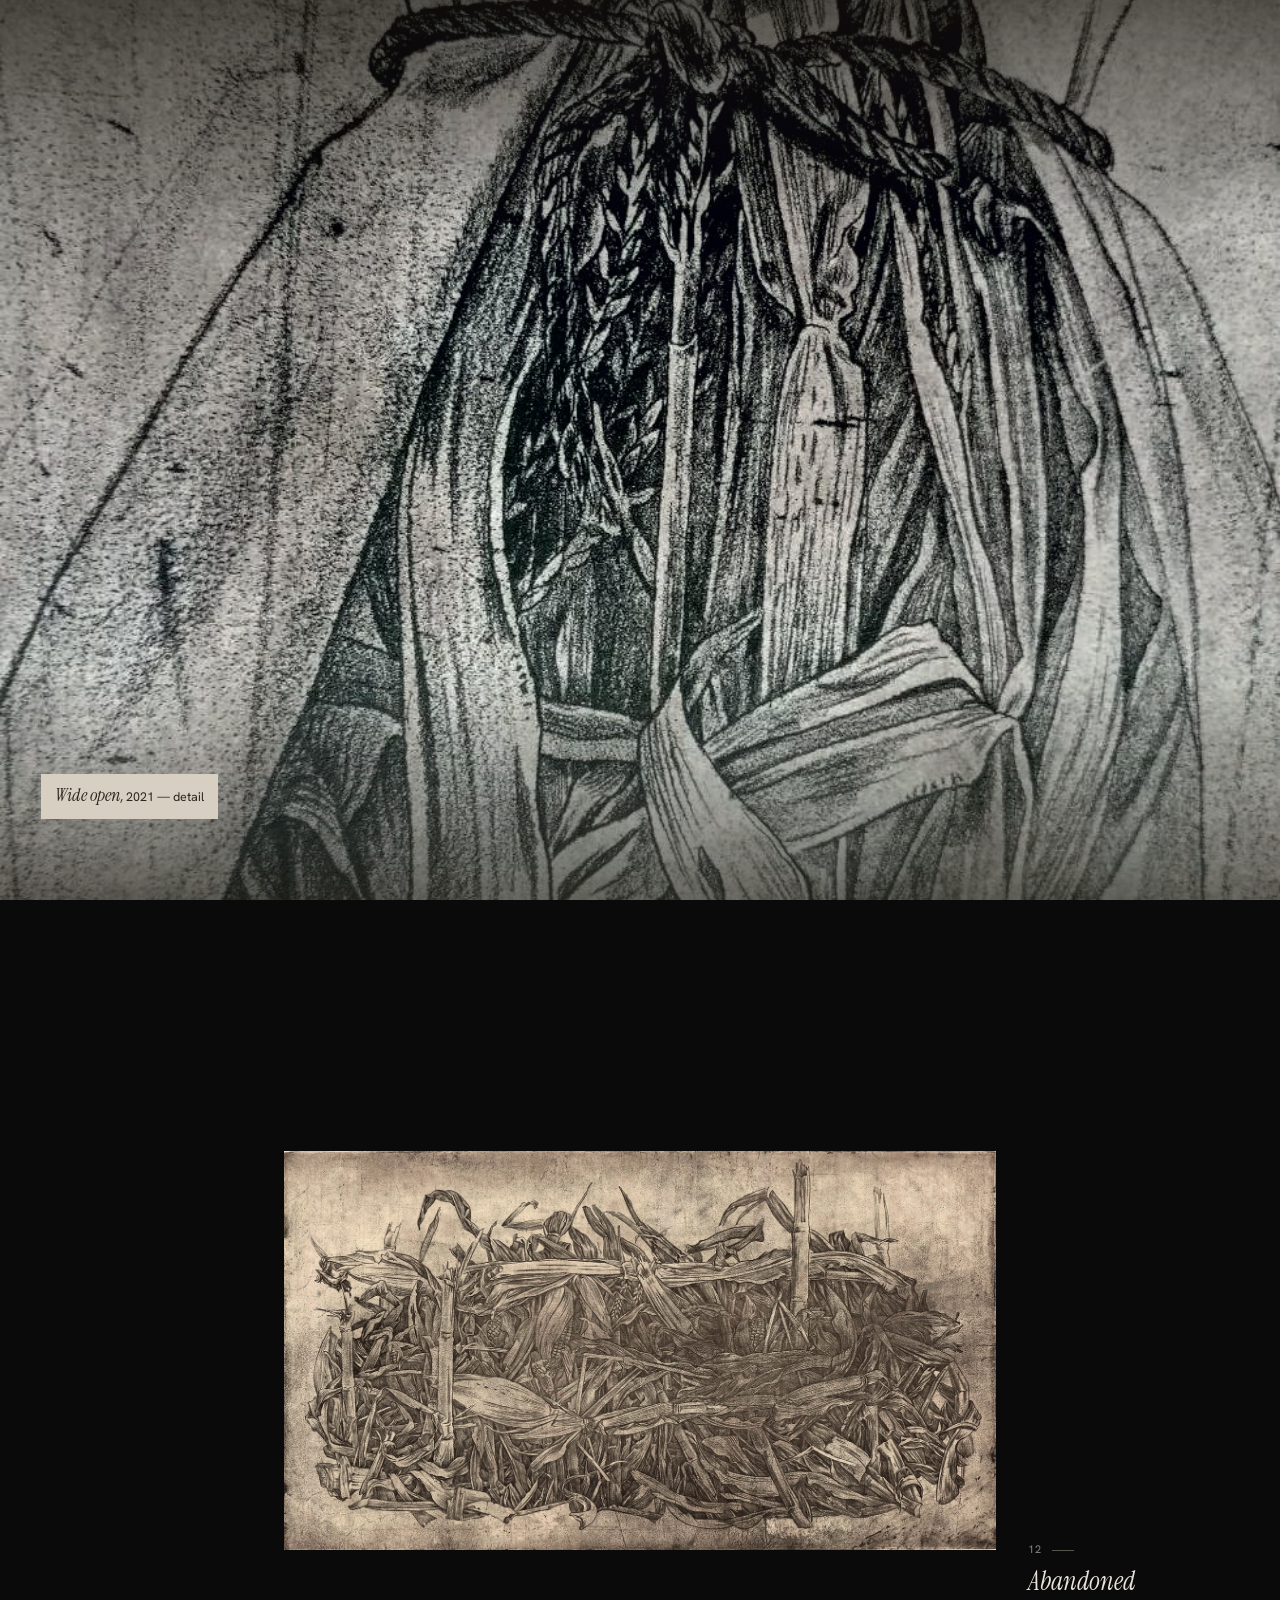
==== commit a28ea5f6: "Save design option: exhibition Alternative design built from scratch for comparison; not deployed (P" ====
--- a/docs/index.html
+++ b/docs/index.html
@@ -7,7 +7,7 @@
 <meta name="viewport" content="width=device-width, initial-scale=1.0, user-scalable=yes">
 
 
-<title>Graphic Artist &amp; Printmaker – Marina Maroz</title>
+<title>Graphic artist &amp; printmaker – Marina Maroz</title>
 <style>
 /* Default styles provided by pandoc.
 ** See https://pandoc.org/MANUAL.html#variables-for-html for config info.
@@ -26,197 +26,90 @@
   margin: 0 0.8em 0.2em -1em; /* quarto-specific, see https://github.com/quarto-dev/quarto-cli/issues/4556 */ 
   vertical-align: middle;
 }
+.display.math{display: block; text-align: center; margin: 0.5rem auto;}
 </style>
 
 
-<script src="site_libs/quarto-nav/quarto-nav.js"></script>
-<script src="site_libs/quarto-nav/headroom.min.js"></script>
 <link href="./images/favicon.svg" rel="icon" type="image/svg+xml">
-<script src="site_libs/clipboard/clipboard.min.js"></script>
-<script src="site_libs/quarto-html/quarto.js" type="module"></script>
-<script src="site_libs/quarto-html/tabsets/tabsets.js" type="module"></script>
-<script src="site_libs/quarto-html/scrollable-regions/scrollable-regions.js" type="module"></script>
-<script src="site_libs/quarto-html/popper.min.js"></script>
-<script src="site_libs/quarto-html/tippy.umd.min.js"></script>
-<link href="site_libs/quarto-html/tippy.css" rel="stylesheet">
-<link href="site_libs/quarto-html/quarto-syntax-highlighting-63b5708e65d6cd79cd7618c58d0c21e7.css" rel="stylesheet" id="quarto-text-highlighting-styles">
-<script src="site_libs/bootstrap/bootstrap.min.js"></script>
-<link href="site_libs/bootstrap/bootstrap-icons.css" rel="stylesheet">
-<link href="site_libs/bootstrap/bootstrap-948587122ad509e46b1ded95bae73929.min.css" rel="stylesheet" append-hash="true" id="quarto-bootstrap" data-mode="light">
-<script id="quarto-search-options" type="application/json">{
-  "language": {
-    "search-no-results-text": "No results",
-    "search-matching-documents-text": "matching documents",
-    "search-copy-link-title": "Copy link to search",
-    "search-hide-matches-text": "Hide additional matches",
-    "search-more-match-text": "more match in this document",
-    "search-more-matches-text": "more matches in this document",
-    "search-clear-button-title": "Clear",
-    "search-text-placeholder": "",
-    "search-detached-cancel-button-title": "Cancel",
-    "search-submit-button-title": "Submit",
-    "search-label": "Search"
-  }
-}</script>
-<style>html{ scroll-behavior: smooth; }</style>
+<link rel="preconnect" href="https://fonts.googleapis.com">
+<link rel="preconnect" href="https://fonts.gstatic.com" crossorigin="">
+<link href="https://fonts.googleapis.com/css2?family=Hanken+Grotesk:wght@300;400;500;600&amp;family=Instrument+Serif:ital@0;1&amp;display=swap" rel="stylesheet">
 
 
+<link rel="stylesheet" href="styles/exhibition.css">
 </head>
 
-<body class="nav-fixed quarto-light"><a id="quarto-skip-link" class="visually-hidden-focusable" href="#quarto-document-content">Skip to main content</a>
+<body class="page-exhibition">
 
-<div id="quarto-search-results"></div>
-  <header id="quarto-header" class="headroom fixed-top">
-    <nav class="navbar navbar-expand-lg " data-bs-theme="dark" aria-label="Site">
-      <div class="navbar-container container-fluid">
-      <div class="navbar-brand-container mx-auto">
-    <a class="navbar-brand" href="./index.html">
-    <span class="navbar-title">Marina Maroz</span>
-    </a>
-  </div>
-          <button class="navbar-toggler" type="button" data-bs-toggle="collapse" data-bs-target="#navbarCollapse" aria-controls="navbarCollapse" aria-expanded="false" aria-label="Toggle navigation" onclick="if (window.quartoToggleHeadroom) { window.quartoToggleHeadroom(); }">
-  <span class="navbar-toggler-icon"></span>
-</button>
-          <div class="collapse navbar-collapse" id="navbarCollapse">
-            <ul class="navbar-nav navbar-nav-scroll ms-auto">
-  <li class="nav-item">
-    <a class="nav-link" href="./works.html"> 
-<span class="menu-text">Works</span></a>
-  </li>  
-  <li class="nav-item">
-    <a class="nav-link" href="./about.html"> 
-<span class="menu-text">About</span></a>
-  </li>  
-  <li class="nav-item">
-    <a class="nav-link" href="./contact.html"> 
-<span class="menu-text">Contact</span></a>
-  </li>  
-  <li class="nav-item compact">
-    <a class="nav-link" href="https://www.instagram.com/marozmarina"> <i class="bi bi-instagram" role="img" aria-label="Instagram">
-</i> 
-<span class="menu-text"></span></a>
-  </li>  
-</ul>
-          </div> <!-- /navcollapse -->
-            <div class="quarto-navbar-tools">
-</div>
-      </div> <!-- /container-fluid -->
-    </nav>
+<a class="skip" href="#main">Skip to content</a>
+<header class="chrome">
+  <a class="brand" href="index.html">Marina Maroz</a>
+  <nav class="menu" aria-label="Main">
+    <a href="works.html">Works</a>
+    <a href="about.html">About</a>
+    <a href="contact.html">Contact</a>
+  </nav>
 </header>
-<!-- content -->
-<div id="quarto-content" class="quarto-container page-columns page-rows-contents page-layout-full page-navbar">
-<!-- sidebar -->
-<!-- margin-sidebar -->
-    
-<!-- main -->
-<main class="content column-page" id="quarto-document-content" tabindex="-1"><header id="title-block-header" class="quarto-title-block"></header>
 
 
 
 
-<div class="hero">
-<div class="hero-text">
-<p><span class="eyebrow">Graphic artist &amp; printmaker · Minsk</span></p>
-<section id="marina-maroz" class="level1">
-<h1>Marina<br><em>Maroz</em></h1>
-<p><span class="native">Марына Мароз</span></p>
-<p><span class="lead-serif">Mezzotint and soft ground etching. Monochrome symbolic still lifes about faith and sacrifice, abandonment and hope, and the relationship between the human and the divine.</span></p>
-<p><a href="./works.html" class="cta">View the works →</a></p>
-</section>
-</div>
-<div class="hero-art">
-<p><img src="images/cut/harvest-time.webp" class="nolightbox img-fluid" alt="Harvest time, 2025, mezzotint"></p>
-</div>
-</div>
-<hr class="section-rule">
-<p><span class="eyebrow">Selected works</span></p>
-<div class="selected">
-  <a href="works.html#evidences"><figure class="figure"><img src="images/cut/predestination.webp" alt="Predestination" class="figure-img"></figure>
-    <div class="cap"><em>Predestination</em> <span>Mezzotint · 2021</span></div></a>
-  <a href="works.html#harvest"><figure class="figure"><img src="images/cut/new-pearls.webp" alt="New pearls" class="figure-img"></figure>
-    <div class="cap"><em>New pearls</em> <span>Soft ground etching · 2025</span></div></a>
-  <a href="works.html#exlibris"><figure class="figure"><img src="images/cut/in-the-secret-garden.webp" alt="In the secret garden" class="figure-img"></figure>
-    <div class="cap"><em>In the secret garden</em> <span>Mezzotint ex libris · 2025</span></div></a>
-</div>
-<figure class="band figure"><img src="images/details/wide-open.jpg" alt="Wide open, detail" class="figure-img"><figcaption><em>Wide open</em>, 2021, soft ground etching (detail)</figcaption></figure>
-<div class="columns recent">
-<div class="column" style="width:35%;">
-<p><span class="eyebrow">Recent</span></p>
-</div><div class="column" style="width:65%;">
-<p><strong>2025:</strong> VI International Ex Libris Competition, Largo Art Gallery, Varna, Bulgaria</p>
-<p><strong>2024:</strong> <em>Evidences</em>, solo exhibition, Terra Graphica Sacrum, Palace of Art, Minsk</p>
-<p><strong>2022:</strong> <em>The World of Mezzotint</em>, National Center for Contemporary Arts, Minsk</p>
-<p><a href="./about.html" class="cta">Full CV →</a></p>
-</div>
-</div>
+<div class="hud" aria-hidden="true"><span class="hud-room">Entrance</span><span class="hud-plan"><a href="#evidences" data-plan="evidences" tabindex="-1">I</a><a href="#harvest" data-plan="harvest" tabindex="-1">II</a><a href="#exlibris" data-plan="exlibris" tabindex="-1">III</a></span><span class="hud-count"><b>00</b> / 24</span></div>
+<main class="exhibition" id="main"><header id="title-block-header" class="quarto-title-block"></header>
+<section class="screen entrance" data-room="entrance" id="entrance"><div class="spot" aria-hidden="true"></div><h1 class="marquee"><span class="w1">Marina</span><span class="disc"><img src="images/cut/great-expectations.webp" width="900" height="888" alt="Great expectations, 2022, mezzotint"></span><span class="w2">Maroz</span></h1><p class="ent-meta l">Graphic artist &amp; printmaker<br>Mezzotint, soft ground etching, ex libris</p><p class="ent-meta r"><span lang="be">Марына Мароз</span><br>Minsk, Belarus</p><a class="enter" href="#evidences"><span>Enter</span><i>Three rooms · twenty-four works</i></a></section>
+<section class="screen room-title" data-room="evidences" id="evidences"><p class="room-no">Room I</p><h2 class="room-name">Evidences</h2><div class="room-intro"><p>Round compositions in mezzotint and acrylic: symbolic still lifes on faith and sacrifice. Shown in the solo exhibition <em>Evidences</em> at Terra Graphica Sacrum, Palace of Art, Minsk, in 2024.</p><p class="room-meta">2021–2025 · 6 works</p></div><ol class="room-list"><li><a href="#reconciliation-circle"><span>01</span>Reconciliation circle</a></li><li><a href="#salvific-meal"><span>02</span>Salvific meal</a></li><li><a href="#quiet-refuge"><span>03</span>Quiet refuge</a></li><li><a href="#harvest-time"><span>04</span>Harvest time</a></li><li><a href="#great-expectations"><span>05</span>Great expectations</a></li><li><a href="#predestination"><span>06</span>Predestination</a></li></ol><span class="room-cue" aria-hidden="true">↓</span></section>
+<section class="screen work" data-room="evidences" data-work="1" id="reconciliation-circle"><figure class="hang"><button class="art round" type="button" data-full="images/works/reconciliation-circle.jpg" data-n="1" aria-label="Look closer: Reconciliation circle"><img src="images/cut/reconciliation-circle.webp" width="889" height="893" alt="Reconciliation circle, 2025, acrylic on hardboard" loading="lazy" decoding="async"></button><figcaption><div class="label"><span class="no">01</span><span class="t">Reconciliation circle</span><span class="y">2025</span><span class="m">Acrylic on hardboard</span><span class="s">⌀ 50 cm</span></div><span class="closer">Look closer</span></figcaption></figure></section>
+<section class="screen work" data-room="evidences" data-work="2" id="salvific-meal"><figure class="hang"><button class="art round" type="button" data-full="images/works/salvific-meal.jpg" data-n="2" aria-label="Look closer: Salvific meal"><img src="images/cut/salvific-meal.webp" width="888" height="887" alt="Salvific meal, 2025, acrylic on hardboard" loading="lazy" decoding="async"></button><figcaption><div class="label"><span class="no">02</span><span class="t">Salvific meal</span><span class="y">2025</span><span class="m">Acrylic on hardboard</span><span class="s">⌀ 50 cm</span></div><span class="closer">Look closer</span></figcaption></figure></section>
+<section class="screen work" data-room="evidences" data-work="3" id="quiet-refuge"><figure class="hang"><button class="art round" type="button" data-full="images/works/quiet-refuge.jpg" data-n="3" aria-label="Look closer: Quiet refuge"><img src="images/cut/quiet-refuge.webp" width="893" height="892" alt="Quiet refuge, 2025, acrylic on hardboard" loading="lazy" decoding="async"></button><figcaption><div class="label"><span class="no">03</span><span class="t">Quiet refuge</span><span class="y">2025</span><span class="m">Acrylic on hardboard</span><span class="s">⌀ 50 cm</span></div><span class="closer">Look closer</span></figcaption></figure></section>
+<section class="screen work" data-room="evidences" data-work="4" id="harvest-time"><figure class="hang"><button class="art round" type="button" data-full="images/works/harvest-time.jpg" data-n="4" aria-label="Look closer: Harvest time"><img src="images/cut/harvest-time.webp" width="890" height="890" alt="Harvest time, 2025, mezzotint on paper" loading="lazy" decoding="async"></button><figcaption><div class="label"><span class="no">04</span><span class="t">Harvest time</span><span class="y">2025</span><span class="m">Mezzotint on paper</span><span class="s">⌀ 50 cm</span></div><span class="closer">Look closer</span></figcaption></figure></section>
+<section class="screen work" data-room="evidences" data-work="5" id="great-expectations"><figure class="hang"><button class="art round" type="button" data-full="images/works/great-expectations.jpg" data-n="5" aria-label="Look closer: Great expectations"><img src="images/cut/great-expectations.webp" width="900" height="888" alt="Great expectations, 2022, mezzotint on paper" loading="lazy" decoding="async"></button><figcaption><div class="label"><span class="no">05</span><span class="t">Great expectations</span><span class="y">2022</span><span class="m">Mezzotint on paper</span><span class="s">⌀ 40 cm</span></div><span class="closer">Look closer</span></figcaption></figure></section>
+<section class="screen work" data-room="evidences" data-work="6" id="predestination"><figure class="hang"><button class="art round" type="button" data-full="images/works/predestination.jpg" data-n="6" aria-label="Look closer: Predestination"><img src="images/cut/predestination.webp" width="898" height="897" alt="Predestination, 2021, mezzotint on paper" loading="lazy" decoding="async"></button><figcaption><div class="label"><span class="no">06</span><span class="t">Predestination</span><span class="y">2021</span><span class="m">Mezzotint on paper</span><span class="s">⌀ 40 cm</span></div><span class="closer">Look closer</span></figcaption></figure></section>
+<section class="screen room-title" data-room="harvest" id="harvest"><p class="room-no">Room II</p><h2 class="room-name">Harvest</h2><div class="room-intro"><p>Soft ground etchings of gathered, bound and abandoned things: stones, husks, leaves, a paper crane.</p><p class="room-meta">2020–2025 · 6 works</p></div><ol class="room-list"><li><a href="#found"><span>07</span>Found</a></li><li><a href="#good-news"><span>08</span>Good news</a></li><li><a href="#new-pearls"><span>09</span>New pearls</a></li><li><a href="#binded"><span>10</span>Binded</a></li><li><a href="#wide-open"><span>11</span>Wide open</a></li><li><a href="#abandoned"><span>12</span>Abandoned</a></li></ol><span class="room-cue" aria-hidden="true">↓</span></section>
+<section class="screen work" data-room="harvest" data-work="7" id="found"><figure class="hang"><button class="art rect" type="button" data-full="images/works/found.jpg" data-n="7" aria-label="Look closer: Found"><img src="images/cut/found.webp" width="800" height="797" alt="Found, 2023, soft ground etching on paper" loading="lazy" decoding="async"></button><figcaption><div class="label"><span class="no">07</span><span class="t">Found</span><span class="y">2023</span><span class="m">Soft ground etching on paper</span><span class="s">35 × 35 cm</span></div><span class="closer">Look closer</span></figcaption></figure></section>
+<section class="screen detail" data-room="harvest" data-work="7" id="found-detail"><img src="images/details/found.jpg" alt="Found, detail" loading="lazy" decoding="async"><p class="detail-cap"><em>Found</em>, 2023 — detail</p></section>
+<section class="screen work" data-room="harvest" data-work="8" id="good-news"><figure class="hang"><button class="art rect" type="button" data-full="images/works/good-news.jpg" data-n="8" aria-label="Look closer: Good news"><img src="images/cut/good-news.webp" width="922" height="883" alt="Good news, 2024, soft ground etching on paper" loading="lazy" decoding="async"></button><figcaption><div class="label"><span class="no">08</span><span class="t">Good news</span><span class="y">2024</span><span class="m">Soft ground etching on paper</span><span class="s">35 × 35 cm</span></div><span class="closer">Look closer</span></figcaption></figure></section>
+<section class="screen detail" data-room="harvest" data-work="8" id="good-news-detail"><img src="images/details/good-news.jpg" alt="Good news, detail" loading="lazy" decoding="async"><p class="detail-cap"><em>Good news</em>, 2024 — detail</p></section>
+<section class="screen work" data-room="harvest" data-work="9" id="new-pearls"><figure class="hang"><button class="art rect" type="button" data-full="images/works/new-pearls.jpg" data-n="9" aria-label="Look closer: New pearls"><img src="images/cut/new-pearls.webp" width="876" height="886" alt="New pearls, 2025, soft ground etching on paper" loading="lazy" decoding="async"></button><figcaption><div class="label"><span class="no">09</span><span class="t">New pearls</span><span class="y">2025</span><span class="m">Soft ground etching on paper</span><span class="s">35 × 35 cm</span></div><span class="closer">Look closer</span></figcaption></figure></section>
+<section class="screen work" data-room="harvest" data-work="10" id="binded"><figure class="hang"><button class="art rect" type="button" data-full="images/works/binded.jpg" data-n="10" aria-label="Look closer: Binded"><img src="images/cut/binded.webp" width="487" height="886" alt="Binded, 2021, soft ground etching on paper" loading="lazy" decoding="async"></button><figcaption><div class="label"><span class="no">10</span><span class="t">Binded</span><span class="y">2021</span><span class="m">Soft ground etching on paper</span><span class="s">64 × 34 cm</span></div><span class="closer">Look closer</span></figcaption></figure></section>
+<section class="screen work" data-room="harvest" data-work="11" id="wide-open"><figure class="hang"><button class="art rect" type="button" data-full="images/works/wide-open.jpg" data-n="11" aria-label="Look closer: Wide open"><img src="images/cut/wide-open.webp" width="438" height="800" alt="Wide open, 2021, soft ground etching on paper" loading="lazy" decoding="async"></button><figcaption><div class="label"><span class="no">11</span><span class="t">Wide open</span><span class="y">2021</span><span class="m">Soft ground etching on paper</span><span class="s">64 × 34 cm</span></div><span class="closer">Look closer</span></figcaption></figure></section>
+<section class="screen detail" data-room="harvest" data-work="11" id="wide-open-detail"><img src="images/details/wide-open.jpg" alt="Wide open, detail" loading="lazy" decoding="async"><p class="detail-cap"><em>Wide open</em>, 2021 — detail</p></section>
+<section class="screen work" data-room="harvest" data-work="12" id="abandoned"><figure class="hang"><button class="art rect" type="button" data-full="images/works/abandoned.jpg" data-n="12" aria-label="Look closer: Abandoned"><img src="images/cut/abandoned.webp" width="1500" height="841" alt="Abandoned, 2020, soft ground etching on paper" loading="lazy" decoding="async"></button><figcaption><div class="label"><span class="no">12</span><span class="t">Abandoned</span><span class="y">2020</span><span class="m">Soft ground etching on paper</span><span class="s">40 × 70 cm</span></div><span class="closer">Look closer</span></figcaption></figure></section>
+<section class="screen detail" data-room="harvest" data-work="12" id="abandoned-detail"><img src="images/details/abandoned.jpg" alt="Abandoned, detail" loading="lazy" decoding="async"><p class="detail-cap"><em>Abandoned</em>, 2020 — detail</p></section>
+<section class="screen room-title" data-room="exlibris" id="exlibris"><p class="room-no">Room III</p><h2 class="room-name">Ex libris</h2><div class="room-intro"><p>Bookplates in mezzotint, each ⌀ 14 cm: small allegories of reading, memory and dreaming.</p><p class="room-meta">2021–2025 · 12 works</p></div><ol class="room-list"><li><a href="#bittersweet-memories"><span>13</span>Bittersweet memories</a></li><li><a href="#treasure"><span>14</span>Treasure</a></li><li><a href="#hommage-de-chirico"><span>15</span>Hommage Giorgio de Chirico</a></li><li><a href="#in-flight"><span>16</span>In flight</a></li><li><a href="#cognition"><span>17</span>Cognition</a></li><li><a href="#west-side-story"><span>18</span>West Side Story</a></li><li><a href="#at-rest"><span>19</span>At rest</a></li><li><a href="#hommage-magritte"><span>20</span>Hommage René Magritte</a></li><li><a href="#in-dreams"><span>21</span>In dreams</a></li><li><a href="#vanity"><span>22</span>Vanity</a></li><li><a href="#books-catcher"><span>23</span>Books catcher</a></li><li><a href="#in-the-secret-garden"><span>24</span>In the secret garden</a></li></ol><span class="room-cue" aria-hidden="true">↓</span></section>
+<section class="xl" data-room="exlibris" style="--n:12">
+<span class="xl-snap" id="bittersweet-memories" data-work="13" style="top:calc(0 * 100svh)"></span>
+<span class="xl-snap" id="treasure" data-work="14" style="top:calc(1 * 100svh)"></span>
+<span class="xl-snap" id="hommage-de-chirico" data-work="15" style="top:calc(2 * 100svh)"></span>
+<span class="xl-snap" id="in-flight" data-work="16" style="top:calc(3 * 100svh)"></span>
+<span class="xl-snap" id="cognition" data-work="17" style="top:calc(4 * 100svh)"></span>
+<span class="xl-snap" id="west-side-story" data-work="18" style="top:calc(5 * 100svh)"></span>
+<span class="xl-snap" id="at-rest" data-work="19" style="top:calc(6 * 100svh)"></span>
+<span class="xl-snap" id="hommage-magritte" data-work="20" style="top:calc(7 * 100svh)"></span>
+<span class="xl-snap" id="in-dreams" data-work="21" style="top:calc(8 * 100svh)"></span>
+<span class="xl-snap" id="vanity" data-work="22" style="top:calc(9 * 100svh)"></span>
+<span class="xl-snap" id="books-catcher" data-work="23" style="top:calc(10 * 100svh)"></span>
+<span class="xl-snap" id="in-the-secret-garden" data-work="24" style="top:calc(11 * 100svh)"></span>
+<div class="xl-sticky"><div class="xl-track">
+<figure class="xl-item"><button class="art round" type="button" data-full="images/works/bittersweet-memories.jpg" data-n="13" aria-label="Look closer: Bittersweet memories"><img src="images/cut/bittersweet-memories.webp" width="788" height="788" alt="Bittersweet memories, 2023, mezzotint on paper" loading="lazy" decoding="async"></button><div class="label"><span class="no">13</span><span class="t">Bittersweet memories</span><span class="y">2023</span><span class="m">Mezzotint on paper</span><span class="s">⌀ 14 cm</span></div></figure>
+<figure class="xl-item"><button class="art round" type="button" data-full="images/works/treasure.jpg" data-n="14" aria-label="Look closer: Treasure"><img src="images/cut/treasure.webp" width="800" height="797" alt="Treasure, 2021, mezzotint on paper" loading="lazy" decoding="async"></button><div class="label"><span class="no">14</span><span class="t">Treasure</span><span class="y">2021</span><span class="m">Mezzotint on paper</span><span class="s">⌀ 14 cm</span></div></figure>
+<figure class="xl-item"><button class="art round" type="button" data-full="images/works/hommage-de-chirico.jpg" data-n="15" aria-label="Look closer: Hommage Giorgio de Chirico"><img src="images/cut/hommage-de-chirico.webp" width="778" height="785" alt="Hommage Giorgio de Chirico, 2023, mezzotint on paper" loading="lazy" decoding="async"></button><div class="label"><span class="no">15</span><span class="t">Hommage Giorgio de Chirico</span><span class="y">2023</span><span class="m">Mezzotint on paper</span><span class="s">⌀ 14 cm</span></div></figure>
+<figure class="xl-item"><button class="art round" type="button" data-full="images/works/in-flight.jpg" data-n="16" aria-label="Look closer: In flight"><img src="images/cut/in-flight.webp" width="783" height="786" alt="In flight, 2022, mezzotint on paper" loading="lazy" decoding="async"></button><div class="label"><span class="no">16</span><span class="t">In flight</span><span class="y">2022</span><span class="m">Mezzotint on paper</span><span class="s">⌀ 14 cm</span></div></figure>
+<figure class="xl-item"><button class="art round" type="button" data-full="images/works/cognition.jpg" data-n="17" aria-label="Look closer: Cognition"><img src="images/cut/cognition.webp" width="792" height="793" alt="Cognition, 2023, mezzotint on paper" loading="lazy" decoding="async"></button><div class="label"><span class="no">17</span><span class="t">Cognition</span><span class="y">2023</span><span class="m">Mezzotint on paper</span><span class="s">⌀ 14 cm</span></div></figure>
+<figure class="xl-item"><button class="art round" type="button" data-full="images/works/west-side-story.jpg" data-n="18" aria-label="Look closer: West Side Story"><img src="images/cut/west-side-story.webp" width="785" height="790" alt="West Side Story, 2023, mezzotint on paper" loading="lazy" decoding="async"></button><div class="label"><span class="no">18</span><span class="t">West Side Story</span><span class="y">2023</span><span class="m">Mezzotint on paper</span><span class="s">⌀ 14 cm</span></div></figure>
+<figure class="xl-item"><button class="art round" type="button" data-full="images/works/at-rest.jpg" data-n="19" aria-label="Look closer: At rest"><img src="images/cut/at-rest.webp" width="911" height="983" alt="At rest, 2022, mezzotint on paper" loading="lazy" decoding="async"></button><div class="label"><span class="no">19</span><span class="t">At rest</span><span class="y">2022</span><span class="m">Mezzotint on paper</span><span class="s">⌀ 14 cm</span></div></figure>
+<figure class="xl-item"><button class="art round" type="button" data-full="images/works/hommage-magritte.jpg" data-n="20" aria-label="Look closer: Hommage René Magritte"><img src="images/cut/hommage-magritte.webp" width="780" height="782" alt="Hommage René Magritte, 2022, mezzotint on paper" loading="lazy" decoding="async"></button><div class="label"><span class="no">20</span><span class="t">Hommage René Magritte</span><span class="y">2022</span><span class="m">Mezzotint on paper</span><span class="s">⌀ 14 cm</span></div></figure>
+<figure class="xl-item"><button class="art round" type="button" data-full="images/works/in-dreams.jpg" data-n="21" aria-label="Look closer: In dreams"><img src="images/cut/in-dreams.webp" width="724" height="753" alt="In dreams, 2021, mezzotint on paper" loading="lazy" decoding="async"></button><div class="label"><span class="no">21</span><span class="t">In dreams</span><span class="y">2021</span><span class="m">Mezzotint on paper</span><span class="s">⌀ 14 cm</span></div></figure>
+<figure class="xl-item"><button class="art round" type="button" data-full="images/works/vanity.jpg" data-n="22" aria-label="Look closer: Vanity"><img src="images/cut/vanity.webp" width="783" height="783" alt="Vanity, 2021, mezzotint on paper" loading="lazy" decoding="async"></button><div class="label"><span class="no">22</span><span class="t">Vanity</span><span class="y">2021</span><span class="m">Mezzotint on paper</span><span class="s">⌀ 14 cm</span></div></figure>
+<figure class="xl-item"><button class="art round" type="button" data-full="images/works/books-catcher.jpg" data-n="23" aria-label="Look closer: Books catcher"><img src="images/cut/books-catcher.webp" width="786" height="788" alt="Books catcher, 2023, mezzotint on paper" loading="lazy" decoding="async"></button><div class="label"><span class="no">23</span><span class="t">Books catcher</span><span class="y">2023</span><span class="m">Mezzotint on paper</span><span class="s">⌀ 14 cm</span></div></figure>
+<figure class="xl-item"><button class="art round" type="button" data-full="images/works/in-the-secret-garden.jpg" data-n="24" aria-label="Look closer: In the secret garden"><img src="images/cut/in-the-secret-garden.webp" width="789" height="791" alt="In the secret garden, 2025, mezzotint on paper" loading="lazy" decoding="async"></button><div class="label"><span class="no">24</span><span class="t">In the secret garden</span><span class="y">2025</span><span class="m">Mezzotint on paper</span><span class="s">⌀ 14 cm</span></div></figure>
+</div><p class="xl-hint">Scroll to walk along the wall</p></div></section>
+<section class="screen exit" data-room="exit" id="exit"><p class="room-no">Exit</p><p class="exit-text">Marina Maroz (b.&nbsp;1984, Minsk) is a graphic artist and printmaker whose practice centres on etching, in particular mezzotint and soft ground etching.</p><nav class="exit-links"><a href="about.html">About the artist <i>→</i></a><a href="works.html">List of works <i>→</i></a><a href="contact.html">Contact <i>→</i></a></nav><p class="colophon">© 2026 Marina Maroz · All images © the artist</p></section>
+</main>
+<div class="viewer" hidden="" role="dialog" aria-modal="true" aria-label="Artwork viewer"><div class="v-stage"><img alt=""></div><div class="v-bar"><div class="v-cap"></div><div class="v-ctl"><button type="button" class="v-prev" aria-label="Previous work">←</button><button type="button" class="v-next" aria-label="Next work">→</button><button type="button" class="v-close">Close</button></div></div><p class="v-hint">Click the print to magnify</p></div>
 
 
-
-</main> <!-- /main -->
 <script id="quarto-html-after-body" type="application/javascript">
   window.document.addEventListener("DOMContentLoaded", function (event) {
-    const isCodeAnnotation = (el) => {
-      for (const clz of el.classList) {
-        if (clz.startsWith('code-annotation-')) {                     
-          return true;
-        }
-      }
-      return false;
-    }
-    const onCopySuccess = function(e) {
-      // button target
-      const button = e.trigger;
-      // don't keep focus
-      button.blur();
-      // flash "checked"
-      button.classList.add('code-copy-button-checked');
-      var currentTitle = button.getAttribute("title");
-      button.setAttribute("title", "Copied!");
-      let tooltip;
-      if (window.bootstrap) {
-        button.setAttribute("data-bs-toggle", "tooltip");
-        button.setAttribute("data-bs-placement", "left");
-        button.setAttribute("data-bs-title", "Copied!");
-        tooltip = new bootstrap.Tooltip(button, 
-          { trigger: "manual", 
-            customClass: "code-copy-button-tooltip",
-            offset: [0, -8]});
-        tooltip.show();    
-      }
-      setTimeout(function() {
-        if (tooltip) {
-          tooltip.hide();
-          button.removeAttribute("data-bs-title");
-          button.removeAttribute("data-bs-toggle");
-          button.removeAttribute("data-bs-placement");
-        }
-        button.setAttribute("title", currentTitle);
-        button.classList.remove('code-copy-button-checked');
-      }, 1000);
-      // clear code selection
-      e.clearSelection();
-    }
-    const getTextToCopy = function(trigger) {
-      const outerScaffold = trigger.parentElement.cloneNode(true);
-      const codeEl = outerScaffold.querySelector('code');
-      for (const childEl of codeEl.children) {
-        if (isCodeAnnotation(childEl)) {
-          childEl.remove();
-        }
-      }
-      return codeEl.innerText;
-    }
-    const clipboard = new window.ClipboardJS('.code-copy-button:not([data-in-quarto-modal])', {
-      text: getTextToCopy
-    });
-    clipboard.on('success', onCopySuccess);
-    if (window.document.getElementById('quarto-embedded-source-code-modal')) {
-      const clipboardModal = new window.ClipboardJS('.code-copy-button[data-in-quarto-modal]', {
-        text: getTextToCopy,
-        container: window.document.getElementById('quarto-embedded-source-code-modal')
-      });
-      clipboardModal.on('success', onCopySuccess);
-    }
       var localhostRegex = new RegExp(/^(?:http|https):\/\/localhost\:?[0-9]*\//);
       var mailtoRegex = new RegExp(/^mailto:/);
         var filterRegex = new RegExp("https:\/\/marinamaroz\.github\.io");
@@ -264,405 +157,11 @@
       }
       };
       window.quartoDecorateExternalLinks(window.document);
-    // Esc closes the popup (WCAG 1.4.13) and focus leaving both trigger and
-    // popup closes it (WCAG 2.4.11); tippy handles neither for interactive popups.
-    const hideOnEscAndFocusOut = {
-      name: 'hideOnEscAndFocusOut',
-      defaultValue: true,
-      fn(instance) {
-        const dismiss = () => {
-          // A show scheduled by the trigger delay would otherwise reopen it
-          instance.clearDelayTimeouts();
-          instance.hide();
-        };
-        const onKeyDown = (event) => {
-          if (event.key !== 'Escape') {
-            return;
-          }
-          // Keep Esc from also reaching page handlers (e.g. reveal.js overview),
-          // except an open reveal.js slide menu, which Esc should close too.
-          // The menu handles keys only when its keyboard option is on.
-          const menuHandlesEsc = window.Reveal?.getPlugin?.('menu')?.isOpen() &&
-            window.Reveal.getConfig().menu?.keyboard !== false;
-          if (!menuHandlesEsc) {
-            event.stopPropagation();
-          }
-          if (instance.popper.contains(window.document.activeElement)) {
-            // Disabled while refocusing so the focus trigger does not reopen it
-            instance.disable();
-            instance.reference.focus();
-            instance.enable();
-          }
-          dismiss();
-        };
-        const onFocusOut = (event) => {
-          const target = event.relatedTarget;
-          if (target && !instance.reference.contains(target) &&
-              !instance.popper.contains(target)) {
-            dismiss();
-          }
-        };
-        // On the trigger too: a click trigger (code-annotations: select) has no
-        // blur handling. Attached for the instance's lifetime so leaving the
-        // trigger also cancels a show still pending on the trigger delay.
-        instance.reference.addEventListener('focusout', onFocusOut);
-        return {
-          onShow() {
-            window.document.addEventListener('keydown', onKeyDown, true);
-            instance.popper.addEventListener('focusout', onFocusOut);
-          },
-          onHide() {
-            window.document.removeEventListener('keydown', onKeyDown, true);
-            instance.popper.removeEventListener('focusout', onFocusOut);
-          },
-          onDestroy() {
-            instance.reference.removeEventListener('focusout', onFocusOut);
-          },
-        };
-      },
-    };
-    function tippyHover(el, contentFn, onTriggerFn, onUntriggerFn) {
-      const config = {
-        allowHTML: true,
-        maxWidth: 500,
-        delay: 100,
-        arrow: false,
-        appendTo: function(el) {
-            return el.parentElement;
-        },
-        interactive: true,
-        interactiveBorder: 10,
-        theme: 'quarto',
-        placement: 'bottom-start',
-        plugins: [hideOnEscAndFocusOut],
-      };
-      if (contentFn) {
-        config.content = contentFn;
-      }
-      if (onTriggerFn) {
-        config.onTrigger = onTriggerFn;
-      }
-      if (onUntriggerFn) {
-        config.onUntrigger = onUntriggerFn;
-      }
-      window.tippy(el, config); 
-    }
-    const noterefs = window.document.querySelectorAll('a[role="doc-noteref"]');
-    for (var i=0; i<noterefs.length; i++) {
-      const ref = noterefs[i];
-      tippyHover(ref, function() {
-        // use id or data attribute instead here
-        let href = ref.getAttribute('data-footnote-href') || ref.getAttribute('href');
-        try { href = new URL(href).hash; } catch {}
-        const id = href.replace(/^#\/?/, "");
-        const note = window.document.getElementById(id);
-        if (note) {
-          return note.innerHTML;
-        } else {
-          return "";
-        }
-      });
-    }
-    const xrefs = window.document.querySelectorAll('a.quarto-xref');
-    const processXRef = (id, note) => {
-      // Strip column container classes
-      const stripColumnClz = (el) => {
-        el.classList.remove("page-full", "page-columns");
-        if (el.children) {
-          for (const child of el.children) {
-            stripColumnClz(child);
-          }
-        }
-      }
-      stripColumnClz(note)
-      if (id === null || id.startsWith('sec-')) {
-        // Special case sections, only their first couple elements
-        const container = document.createElement("div");
-        if (note.children && note.children.length > 2) {
-          container.appendChild(note.children[0].cloneNode(true));
-          for (let i = 1; i < note.children.length; i++) {
-            const child = note.children[i];
-            if (child.tagName === "P" && child.innerText === "") {
-              continue;
-            } else {
-              container.appendChild(child.cloneNode(true));
-              break;
-            }
-          }
-          if (window.Quarto?.typesetMath) {
-            window.Quarto.typesetMath(container);
-          }
-          return container.innerHTML
-        } else {
-          if (window.Quarto?.typesetMath) {
-            window.Quarto.typesetMath(note);
-          }
-          return note.innerHTML;
-        }
-      } else {
-        // Remove any anchor links if they are present
-        const anchorLink = note.querySelector('a.anchorjs-link');
-        if (anchorLink) {
-          anchorLink.remove();
-        }
-        if (window.Quarto?.typesetMath) {
-          window.Quarto.typesetMath(note);
-        }
-        if (note.classList.contains("callout")) {
-          return note.outerHTML;
-        } else {
-          return note.innerHTML;
-        }
-      }
-    }
-    for (var i=0; i<xrefs.length; i++) {
-      const xref = xrefs[i];
-      tippyHover(xref, undefined, function(instance) {
-        instance.disable();
-        let url = xref.getAttribute('href');
-        let hash = undefined; 
-        if (url.startsWith('#')) {
-          hash = url;
-        } else {
-          try { hash = new URL(url).hash; } catch {}
-        }
-        if (hash) {
-          const id = hash.replace(/^#\/?/, "");
-          const note = window.document.getElementById(id);
-          if (note !== null) {
-            try {
-              const html = processXRef(id, note.cloneNode(true));
-              instance.setContent(html);
-            } finally {
-              instance.enable();
-              instance.show();
-            }
-          } else {
-            // See if we can fetch this
-            fetch(url.split('#')[0])
-            .then(res => res.text())
-            .then(html => {
-              const parser = new DOMParser();
-              const htmlDoc = parser.parseFromString(html, "text/html");
-              const note = htmlDoc.getElementById(id);
-              if (note !== null) {
-                const html = processXRef(id, note);
-                instance.setContent(html);
-              } 
-            }).finally(() => {
-              instance.enable();
-              instance.show();
-            });
-          }
-        } else {
-          // See if we can fetch a full url (with no hash to target)
-          // This is a special case and we should probably do some content thinning / targeting
-          fetch(url)
-          .then(res => res.text())
-          .then(html => {
-            const parser = new DOMParser();
-            const htmlDoc = parser.parseFromString(html, "text/html");
-            const note = htmlDoc.querySelector('main.content');
-            if (note !== null) {
-              // This should only happen for chapter cross references
-              // (since there is no id in the URL)
-              // remove the first header
-              if (note.children.length > 0 && note.children[0].tagName === "HEADER") {
-                note.children[0].remove();
-              }
-              const html = processXRef(null, note);
-              instance.setContent(html);
-            } 
-          }).finally(() => {
-            instance.enable();
-            instance.show();
-          });
-        }
-      }, function(instance) {
-      });
-    }
-        let selectedAnnoteEl;
-        const selectorForAnnotation = ( cell, annotation) => {
-          let cellAttr = 'data-code-cell="' + cell + '"';
-          let lineAttr = 'data-code-annotation="' +  annotation + '"';
-          const selector = 'span[' + cellAttr + '][' + lineAttr + ']';
-          return selector;
-        }
-        const selectCodeLines = (annoteEl) => {
-          const doc = window.document;
-          const targetCell = annoteEl.getAttribute("data-target-cell");
-          const targetAnnotation = annoteEl.getAttribute("data-target-annotation");
-          const annoteSpan = window.document.querySelector(selectorForAnnotation(targetCell, targetAnnotation));
-          const lines = annoteSpan.getAttribute("data-code-lines").split(",");
-          const lineIds = lines.map((line) => {
-            return targetCell + "-" + line;
-          })
-          // Each band is positioned against its own containing block, which is
-          // not the offsetParent of the lines, so place it from client rects.
-          const placeBand = (band, firstEl, lastEl, codeBlock) => {
-            const container = band.offsetParent;
-            if (container === null) {
-              return;
-            }
-            const containerRect = container.getBoundingClientRect();
-            // Reveal.js scales slides with a transform, so convert client
-            // pixels back to the CSS pixels of the container.
-            const scale = containerRect.height / container.offsetHeight || 1;
-            const firstRect = firstEl.getBoundingClientRect();
-            const lastRect = lastEl.getBoundingClientRect();
-            const top = (firstRect.top - containerRect.top) / scale - container.clientTop + container.scrollTop;
-            const height = (lastRect.bottom - firstRect.top) / scale;
-            band.style.top = top - 2 + "px";
-            band.style.height = height + 4 + "px";
-            if (codeBlock) {
-              // Without the copy button wrapper, the containing block is wider
-              // than the code block, so span the code block explicitly.
-              const blockRect = codeBlock.getBoundingClientRect();
-              band.style.left = (blockRect.left - containerRect.left) / scale - container.clientLeft + container.scrollLeft + "px";
-              band.style.width = blockRect.width / scale + "px";
-            }
-          };
-          if (lineIds.length > 0) {
-            const el = window.document.getElementById(lineIds[0]);
-            const lastEl = window.document.getElementById(lineIds[lineIds.length - 1]);
-            const parent = el.parentElement.parentElement;
-            // cook up a div (if necessary) and position it
-            let div = window.document.getElementById("code-annotation-line-highlight");
-            if (div === null) {
-              div = window.document.createElement("div");
-              div.setAttribute("id", "code-annotation-line-highlight");
-              div.style.position = 'absolute';
-              parent.appendChild(div);
-            }
-            placeBand(div, el, lastEl, parent.closest("div.sourceCode") || parent);
-            let gutterDiv = window.document.getElementById("code-annotation-line-highlight-gutter");
-            if (gutterDiv === null) {
-              gutterDiv = window.document.createElement("div");
-              gutterDiv.setAttribute("id", "code-annotation-line-highlight-gutter");
-              gutterDiv.style.position = 'absolute';
-              const codeCell = window.document.getElementById(targetCell);
-              const gutter = codeCell.querySelector('.code-annotation-gutter');
-              gutter.appendChild(gutterDiv);
-            }
-            placeBand(gutterDiv, el, lastEl);
-            selectedAnnoteEl = annoteEl;
-          }
-        };
-        const unselectCodeLines = () => {
-          const elementsIds = ["code-annotation-line-highlight", "code-annotation-line-highlight-gutter"];
-          elementsIds.forEach((elId) => {
-            const div = window.document.getElementById(elId);
-            if (div) {
-              div.remove();
-            }
-          });
-          selectedAnnoteEl = undefined;
-        };
-          // Handle positioning of the toggle
-      window.addEventListener(
-        "resize",
-        throttle(() => {
-          elRect = undefined;
-          if (selectedAnnoteEl) {
-            selectCodeLines(selectedAnnoteEl);
-          }
-        }, 10)
-      );
-      function throttle(fn, ms) {
-      let throttle = false;
-      let timer;
-        return (...args) => {
-          if(!throttle) { // first call gets through
-              fn.apply(this, args);
-              throttle = true;
-          } else { // all the others get throttled
-              if(timer) clearTimeout(timer); // cancel #2
-              timer = setTimeout(() => {
-                fn.apply(this, args);
-                timer = throttle = false;
-              }, ms);
-          }
-        };
-      }
-        // Attach click handler to the DT
-        const annoteDls = window.document.querySelectorAll('dt[data-target-cell]');
-        for (const annoteDlNode of annoteDls) {
-          annoteDlNode.addEventListener('click', (event) => {
-            const clickedEl = event.target;
-            if (clickedEl !== selectedAnnoteEl) {
-              unselectCodeLines();
-              const activeEl = window.document.querySelector('dt[data-target-cell].code-annotation-active');
-              if (activeEl) {
-                activeEl.classList.remove('code-annotation-active');
-              }
-              selectCodeLines(clickedEl);
-              clickedEl.classList.add('code-annotation-active');
-            } else {
-              // Unselect the line
-              unselectCodeLines();
-              clickedEl.classList.remove('code-annotation-active');
-            }
-          });
-        }
-    const findCites = (el) => {
-      const parentEl = el.parentElement;
-      if (parentEl) {
-        const cites = parentEl.dataset.cites;
-        if (cites) {
-          return {
-            el,
-            cites: cites.split(' ')
-          };
-        } else {
-          return findCites(el.parentElement)
-        }
-      } else {
-        return undefined;
-      }
-    };
-    var bibliorefs = window.document.querySelectorAll('a[role="doc-biblioref"]');
-    for (var i=0; i<bibliorefs.length; i++) {
-      const ref = bibliorefs[i];
-      const citeInfo = findCites(ref);
-      if (citeInfo) {
-        tippyHover(citeInfo.el, function() {
-          var popup = window.document.createElement('div');
-          citeInfo.cites.forEach(function(cite) {
-            var citeDiv = window.document.createElement('div');
-            citeDiv.classList.add('hanging-indent');
-            citeDiv.classList.add('csl-entry');
-            var biblioDiv = window.document.getElementById('ref-' + cite);
-            if (biblioDiv) {
-              citeDiv.innerHTML = biblioDiv.innerHTML;
-            }
-            popup.appendChild(citeDiv);
-          });
-          return popup.innerHTML;
-        });
-      }
-    }
   });
   </script>
-  <script type="application/javascript">
-  window.quartoScrollableRegionsLabels = {"code":"Scrollable code","output":"Scrollable output"};
-  </script>
-</div> <!-- /content -->
-<footer class="footer">
-  <div class="nav-footer">
-    <div class="nav-footer-left">
-<p>© 2026 Marina Maroz · All images © the artist</p>
-</div>   
-    <div class="nav-footer-center">
-      &nbsp;
-    </div>
-    <div class="nav-footer-right">
-<p>Марына Мароз</p>
-</div>
-  </div>
-</footer>
+<script src="assets/exhibition.js"></script>
 
 
 
 
-<script src="site_libs/quarto-html/zenscroll-min.js"></script>
 </body></html>
--- a/docs/styles/exhibition.css
+++ b/docs/styles/exhibition.css
@@ -0,0 +1,485 @@
+/* ==========================================================================
+   Marina Maroz — "The Exhibition"
+   One work per screen; each series is a room with its own wall colour.
+   ========================================================================== */
+
+:root {
+  --serif: "Instrument Serif", "Times New Roman", serif;
+  --sans: "Hanken Grotesk", "Helvetica Neue", Arial, sans-serif;
+
+  /* room walls */
+  --entrance-bg: #0a0a0b;   --entrance-fg: #e8e4dc;   --entrance-mute: #8a857c;
+  --evidences-bg: #0b1430;  --evidences-fg: #dfe6f5;  --evidences-mute: #7f8fb8;
+  --harvest-bg: #d6cfc2;    --harvest-fg: #2b241b;    --harvest-mute: #7a6d5b;
+  --exlibris-bg: #0b1918;   --exlibris-fg: #d9e8e3;   --exlibris-mute: #6f948b;
+  --paper-bg: #ebe9e4;      --paper-fg: #1b1a18;      --paper-mute: #85817a;
+
+  --bg: var(--entrance-bg);
+  --fg: var(--entrance-fg);
+  --mute: var(--entrance-mute);
+
+  --gutter: clamp(18px, 3.2vw, 48px);
+  --side: clamp(12rem, 19vw, 19rem);
+  --ease: cubic-bezier(.22, .61, .25, 1);
+}
+
+body[data-room="evidences"] { --bg: var(--evidences-bg); --fg: var(--evidences-fg); --mute: var(--evidences-mute); }
+body[data-room="harvest"]   { --bg: var(--harvest-bg);   --fg: var(--harvest-fg);   --mute: var(--harvest-mute); }
+body[data-room="exlibris"]  { --bg: var(--exlibris-bg);  --fg: var(--exlibris-fg);  --mute: var(--exlibris-mute); }
+body.page-list, body.page-about { --bg: var(--paper-bg); --fg: var(--paper-fg); --mute: var(--paper-mute); }
+
+*, *::before, *::after { box-sizing: border-box; }
+html { -webkit-text-size-adjust: 100%; }
+body {
+  margin: 0;
+  background: var(--bg);
+  color: var(--fg);
+  font-family: var(--sans);
+  font-size: 15px;
+  line-height: 1.55;
+  font-weight: 400;
+  -webkit-font-smoothing: antialiased;
+  text-rendering: optimizeLegibility;
+  transition: background-color 1.1s var(--ease), color 1.1s var(--ease);
+  overflow-x: hidden;
+}
+img { display: block; max-width: 100%; height: auto; }
+a { color: inherit; text-decoration: none; }
+em { font-style: italic; }
+button { font: inherit; color: inherit; background: none; border: 0; padding: 0; cursor: pointer; }
+::selection { background: var(--fg); color: var(--bg); }
+:focus-visible { outline: 1px solid currentColor; outline-offset: 4px; }
+
+/* Quarto leftovers */
+#quarto-content, main.content, #quarto-document-content { margin: 0; padding: 0; max-width: none; }
+#title-block-header, .quarto-title-block { display: none; }
+
+.skip { position: fixed; left: -999px; top: 8px; z-index: 100; background: var(--fg); color: var(--bg); padding: 6px 10px; }
+.skip:focus { left: 8px; }
+
+/* ---------- chrome ---------- */
+.chrome {
+  position: fixed; inset: 0 0 auto 0; z-index: 40;
+  display: flex; justify-content: space-between; align-items: baseline;
+  padding: calc(var(--gutter) * .7) var(--gutter);
+  padding-top: max(calc(var(--gutter) * .7), env(safe-area-inset-top));
+  font-size: 12px; letter-spacing: .02em;
+  pointer-events: none;
+}
+.chrome a { pointer-events: auto; }
+.brand { font-family: var(--serif); font-size: 21px; letter-spacing: 0; line-height: 1; }
+.menu { display: flex; gap: clamp(16px, 2.4vw, 34px); }
+.menu a { position: relative; color: var(--mute); transition: color .3s; }
+.menu a:hover, .menu a[aria-current="page"] { color: var(--fg); }
+.menu a[aria-current="page"]::before {
+  content: ""; position: absolute; left: -10px; top: 50%; width: 4px; height: 4px; margin-top: -2px;
+  border-radius: 50%; background: currentColor;
+}
+.page-exhibition .brand { opacity: 0; transition: opacity .6s; }
+body.past-entrance .brand { opacity: 1; }
+
+.kicker {
+  margin: 0 0 1.2rem; font-size: 11px; letter-spacing: .18em; text-transform: uppercase; color: var(--mute);
+}
+.colophon { font-size: 11px; color: var(--mute); letter-spacing: .02em; margin: 0; }
+
+/* ---------- exhibition ---------- */
+html:has(body.page-exhibition) { scroll-snap-type: y mandatory; }
+@media (prefers-reduced-motion: no-preference) {
+  html:has(body.page-exhibition) { scroll-behavior: smooth; }
+}
+
+.screen {
+  position: relative;
+  min-height: 100vh; min-height: 100svh;
+  scroll-snap-align: start;
+  scroll-snap-stop: always;
+}
+
+/* HUD: room + plan + counter, bottom of screen */
+.hud {
+  position: fixed; inset: auto 0 0 0; z-index: 40;
+  display: grid; grid-template-columns: 1fr auto 1fr; align-items: baseline;
+  padding: calc(var(--gutter) * .7) var(--gutter);
+  padding-bottom: max(calc(var(--gutter) * .7), env(safe-area-inset-bottom));
+  font-size: 12px; letter-spacing: .02em; color: var(--mute);
+  pointer-events: none;
+  opacity: 0; transform: translateY(6px); transition: opacity .6s, transform .6s var(--ease);
+}
+body.past-entrance .hud { opacity: 1; transform: none; }
+body.at-exit .hud { opacity: 0; transform: translateY(6px); }
+body.on-detail .chrome, body.on-detail .hud { --fg: #f4efe6; --mute: rgba(244, 239, 230, .72); color: #f4efe6; }
+body.on-detail .brand { color: #f4efe6; }
+body.on-detail .chrome, body.on-detail .hud { text-shadow: 0 1px 12px rgba(0, 0, 0, .45); }
+.hud-room { color: var(--fg); }
+.hud-plan { display: flex; gap: 22px; font-family: var(--serif); font-size: 16px; }
+.hud-plan a { pointer-events: auto; position: relative; transition: color .4s; }
+.hud-plan a.on { color: var(--fg); }
+.hud-plan a.on::after { content: ""; position: absolute; left: 50%; bottom: -5px; width: 3px; height: 3px; margin-left: -1.5px; border-radius: 50%; background: currentColor; }
+.hud-count { justify-self: end; font-variant-numeric: tabular-nums; }
+.hud-count b { font-weight: 400; color: var(--fg); }
+
+/* Entrance ------------------------------------------------------------- */
+.entrance {
+  display: grid; place-items: center; overflow: hidden;
+  background: var(--entrance-bg); color: var(--entrance-fg);
+  --mx: 50%; --my: 46%;
+}
+.spot {
+  position: absolute; inset: 0; pointer-events: none;
+  background: radial-gradient(circle at var(--mx) var(--my), rgba(150, 175, 230, .16), rgba(80, 100, 150, .05) 26%, transparent 52%);
+  animation: lights 3.2s var(--ease) both;
+}
+.marquee {
+  position: relative; margin: 0; width: 100%;
+  display: grid; grid-template-columns: 1fr auto 1fr; align-items: center;
+  font-family: var(--serif); font-weight: 400;
+  font-size: clamp(64px, min(10.4vw, 21vh), 210px); line-height: .8; letter-spacing: -.015em;
+}
+.marquee .w1 { justify-self: end; padding-right: clamp(14px, 2.4vw, 44px); animation: rise 1.6s .5s var(--ease) both; }
+.marquee .w2 { justify-self: start; padding-left: clamp(14px, 2.4vw, 44px); font-style: italic; animation: rise 1.6s .7s var(--ease) both; }
+.marquee .disc { display: block; width: min(64vh, 38vw); aspect-ratio: 1; }
+.marquee .disc img {
+  width: 100%; height: 100%; object-fit: contain;
+  filter: drop-shadow(0 40px 60px rgba(0, 0, 0, .7));
+  animation: lightsImg 3.2s var(--ease) both;
+}
+.ent-meta { position: absolute; bottom: calc(var(--gutter) * 1.1); margin: 0; font-size: 12px; line-height: 1.6; color: var(--entrance-mute); animation: fade 1.4s 1.4s both; }
+.ent-meta.l { left: var(--gutter); }
+.ent-meta.r { right: var(--gutter); text-align: right; }
+.enter {
+  position: absolute; left: 50%; bottom: calc(var(--gutter) * 1.1); transform: translateX(-50%);
+  display: flex; flex-direction: column; align-items: center; gap: 4px;
+  font-size: 12px; color: var(--entrance-mute); animation: fade 1.4s 1.6s both;
+}
+.enter span { font-family: var(--serif); font-size: 22px; color: var(--entrance-fg); line-height: 1; }
+.enter span::after { content: " ↓"; font-family: var(--sans); font-size: 14px; display: inline-block; animation: nudge 2.4s 3s ease-in-out infinite; }
+.enter i { font-style: normal; }
+
+@keyframes lights { from { opacity: 0; } to { opacity: 1; } }
+@keyframes lightsImg { from { opacity: 0; filter: brightness(.2) drop-shadow(0 40px 60px rgba(0,0,0,.7)); } to { opacity: 1; filter: brightness(1) drop-shadow(0 40px 60px rgba(0,0,0,.7)); } }
+@keyframes rise { from { opacity: 0; transform: translateY(.18em); } to { opacity: 1; transform: none; } }
+@keyframes fade { from { opacity: 0; } to { opacity: 1; } }
+@keyframes nudge { 0%, 100% { transform: none; } 50% { transform: translateY(3px); } }
+
+/* Room title ----------------------------------------------------------- */
+.room-title {
+  display: grid;
+  grid-template-columns: 1fr minmax(0, 26rem);
+  grid-template-rows: 1fr auto;
+  column-gap: 6vw;
+  padding: 18vh var(--gutter) 14vh;
+}
+.room-no {
+  grid-column: 1; grid-row: 1; align-self: start;
+  margin: 0; font-size: 11px; letter-spacing: .18em; text-transform: uppercase; color: var(--mute);
+}
+.room-name {
+  grid-column: 1; grid-row: 2; align-self: end;
+  margin: 0 0 -.12em -.04em; font-family: var(--serif); font-weight: 400;
+  font-size: clamp(76px, 17vw, 300px); line-height: .82; letter-spacing: -.02em;
+}
+.room-intro { grid-column: 2; grid-row: 2; align-self: end; font-size: 16px; line-height: 1.6; }
+.room-intro p { margin: 0 0 1rem; }
+.room-meta { color: var(--mute); font-size: 12px; letter-spacing: .02em; }
+.room-list {
+  grid-column: 2; grid-row: 1; align-self: start; justify-self: stretch;
+  list-style: none; margin: 0; padding: 0; font-size: 12.5px; line-height: 1.5;
+  columns: 1;
+}
+.room-list a { display: flex; gap: 14px; padding: 3px 0; color: var(--mute); transition: color .3s; }
+.room-list a:hover { color: var(--fg); }
+.room-list span { font-variant-numeric: tabular-nums; width: 1.4rem; flex: none; opacity: .7; }
+.room-cue { position: absolute; left: 50%; bottom: 9vh; font-size: 14px; color: var(--mute); }
+.room-title[data-room="exlibris"] .room-name { font-style: italic; }
+
+/* Work on the wall ----------------------------------------------------- */
+.work { display: grid; place-items: center; padding: 9vh var(--gutter); }
+.hang {
+  margin: 0; width: 100%; height: 100%;
+  display: grid; grid-template-columns: var(--side) 1fr var(--side); align-items: end;
+}
+.hang > .art { grid-column: 2; justify-self: center; align-self: center; }
+.hang > figcaption { grid-column: 3; justify-self: start; padding-left: clamp(16px, 2.5vw, 40px); padding-bottom: 2vh; }
+
+.art { display: block; position: relative; cursor: zoom-in; border-radius: 0; }
+.art img {
+  width: auto; height: auto;
+  max-height: calc(100svh - 22vh);
+  max-width: calc(100vw - 2 * var(--side) - 2 * var(--gutter));
+  transition: transform 1.2s var(--ease), filter .6s;
+}
+.art.round { border-radius: 50%; }
+.art.round img { filter: drop-shadow(0 34px 44px rgba(0, 0, 0, .55)) drop-shadow(0 4px 8px rgba(0, 0, 0, .35)); }
+body[data-room="harvest"] .art img { filter: drop-shadow(0 22px 30px rgba(60, 45, 25, .28)) drop-shadow(0 2px 4px rgba(60, 45, 25, .25)); }
+.art.rect img { max-height: calc(100svh - 24vh); }
+.art:hover img { transform: scale(1.012); }
+
+/* wall label */
+.label { display: grid; gap: 1px; font-size: 12.5px; line-height: 1.5; max-width: 15rem; }
+.label .no { font-variant-numeric: tabular-nums; color: var(--mute); font-size: 11px; letter-spacing: .08em; margin-bottom: .6rem; }
+.label .no::after { content: ""; display: inline-block; width: 22px; height: 1px; background: currentColor; vertical-align: middle; margin-left: 10px; opacity: .6; }
+.label .t { font-family: var(--serif); font-style: italic; font-size: 26px; line-height: 1.05; margin-bottom: .35rem; }
+.label .y { margin-bottom: .2rem; }
+.label .m, .label .s { color: var(--mute); }
+.closer {
+  display: inline-block; margin-top: 1.1rem; font-size: 11px; letter-spacing: .14em; text-transform: uppercase;
+  color: var(--mute); border-bottom: 1px solid currentColor; padding-bottom: 2px; cursor: zoom-in;
+}
+
+/* reveal as you arrive */
+@media (prefers-reduced-motion: no-preference) {
+  .work .art, .work figcaption, .room-title > *, .detail img { transition: opacity 1.1s var(--ease), transform 1.4s var(--ease); }
+  .js .work:not(.seen) .art { opacity: 0; transform: translateY(24px); }
+  .js .work:not(.seen) figcaption { opacity: 0; transform: translateY(12px); }
+  .js .work.seen figcaption { transition-delay: .35s; }
+  .js .room-title:not(.seen) > * { opacity: 0; transform: translateY(20px); }
+  .js .room-title.seen .room-intro { transition-delay: .3s; }
+  .js .detail:not(.seen) img { opacity: .4; transform: scale(1.06); }
+}
+
+/* Full-bleed detail ---------------------------------------------------- */
+.detail { overflow: hidden; background: #1c1915; }
+.detail img { position: absolute; inset: 0; width: 100%; height: 100%; object-fit: cover; }
+.detail::before, .detail::after { content: ""; position: absolute; left: 0; right: 0; height: 26vh; z-index: 1; pointer-events: none; }
+.detail::before { top: 0; background: linear-gradient(rgba(22, 17, 10, .62), transparent); }
+.detail::after { bottom: 0; background: linear-gradient(transparent, rgba(22, 17, 10, .62)); }
+.detail-cap { z-index: 2; }
+.detail-cap {
+  position: absolute; left: var(--gutter); bottom: 9vh; margin: 0;
+  background: var(--harvest-bg); color: var(--harvest-fg);
+  padding: 8px 14px 9px; font-size: 12.5px;
+}
+.detail-cap em { font-family: var(--serif); font-size: 18px; }
+
+/* Ex libris: walk along a wall ---------------------------------------- */
+.xl { position: relative; height: calc(var(--n) * 100svh); }
+.xl-snap { position: absolute; left: 0; width: 1px; height: 100svh; scroll-snap-align: start; scroll-snap-stop: always; pointer-events: none; }
+.xl-sticky { position: sticky; top: 0; height: 100vh; height: 100svh; overflow: hidden; }
+.xl-track {
+  --iw: min(52svh, 74vw);
+  --slot: calc(var(--iw) + clamp(48px, 16vw, 300px));
+  position: absolute; top: 0; left: 0; height: 100%;
+  display: flex; align-items: center;
+  will-change: transform;
+}
+.xl-item {
+  margin: 0; width: var(--slot); flex: none;
+  display: flex; flex-direction: column; align-items: center; gap: 2.4rem;
+  transform-origin: 50% 40%;
+}
+.xl-item .art { width: var(--iw); }
+.xl-item .art img { width: 100%; max-width: none; max-height: none; }
+.xl-item .label { width: var(--iw); grid-template-columns: auto 1fr; column-gap: 18px; max-width: none; }
+.xl-item .label .no { grid-row: 1 / span 4; margin: 0; padding-top: .55em; }
+.xl-item .label .no::after { display: none; }
+.xl-item .label .t { font-size: 22px; }
+.xl-hint { position: absolute; left: 50%; top: 13vh; transform: translateX(-50%); margin: 0; font-size: 11px; letter-spacing: .14em; text-transform: uppercase; color: var(--mute); white-space: nowrap; transition: opacity .6s; }
+.xl.moved .xl-hint { opacity: 0; }
+
+/* Exit ----------------------------------------------------------------- */
+.exit {
+  display: grid; grid-template-columns: 1fr minmax(0, 20rem); grid-template-rows: auto 1fr auto; column-gap: 6vw;
+  padding: 18vh var(--gutter) 9vh;
+  background: var(--entrance-bg); color: var(--entrance-fg); --mute: var(--entrance-mute);
+}
+.exit .room-no { grid-column: 1 / -1; grid-row: 1; }
+.exit-text { grid-column: 1; align-self: end; margin: 0; font-family: var(--serif); font-size: clamp(30px, 4.4vw, 68px); line-height: 1.04; max-width: 17em; letter-spacing: -.005em; }
+.exit-links { grid-column: 2; align-self: end; display: flex; flex-direction: column; }
+.exit-links a, .ab-foot a {
+  display: flex; justify-content: space-between; padding: 14px 0; border-top: 1px solid color-mix(in srgb, currentColor 22%, transparent);
+  font-size: 15px; transition: padding .4s var(--ease);
+}
+.exit-links a:last-child { border-bottom: 1px solid color-mix(in srgb, currentColor 22%, transparent); }
+.exit-links a i, .ab-foot a i { font-style: normal; color: var(--mute); }
+.exit-links a:hover, .ab-foot a:hover { padding-left: 8px; }
+.exit .colophon { grid-column: 1 / -1; margin-top: 10vh; }
+
+/* Viewer --------------------------------------------------------------- */
+.viewer {
+  position: fixed; inset: 0; z-index: 60; background: #131313; color: #e9e6df;
+  display: grid; grid-template-rows: 1fr auto;
+  animation: fade .4s both;
+}
+.viewer[hidden] { display: none; }
+.v-stage { position: relative; overflow: hidden; display: grid; place-items: center; padding: 5vh 5vw 0; cursor: zoom-in; }
+.v-stage img { max-width: 100%; max-height: calc(100svh - 5vh - 76px); object-fit: contain; transition: transform .5s var(--ease); transform-origin: var(--ox, 50%) var(--oy, 50%); }
+.viewer.zoomed .v-stage { cursor: zoom-out; }
+.viewer.zoomed .v-stage img { transform: scale(2.4); transition: transform .5s var(--ease), transform-origin .12s linear; }
+.v-bar { display: flex; justify-content: space-between; align-items: center; gap: 16px; padding: 18px var(--gutter); padding-bottom: max(18px, env(safe-area-inset-bottom)); font-size: 12.5px; }
+.v-cap em { font-family: var(--serif); font-size: 19px; }
+.v-cap span { color: #8a857c; }
+.v-ctl { display: flex; gap: 6px; flex: none; }
+.v-ctl button { padding: 8px 12px; border: 1px solid #3a3835; border-radius: 999px; font-size: 13px; transition: border-color .3s; }
+.v-ctl button:hover { border-color: #e9e6df; }
+.v-hint { position: absolute; top: 14px; left: 50%; transform: translateX(-50%); margin: 0; font-size: 11px; letter-spacing: .14em; text-transform: uppercase; color: #6d6a64; white-space: nowrap; }
+body.viewing { overflow: hidden; }
+
+/* ---------- List of works ---------- */
+.checklist { padding: clamp(130px, 22vh, 200px) var(--gutter) 120px; }
+.cl-head { display: grid; grid-template-columns: 1fr minmax(0, 22rem); column-gap: 6vw; align-items: end; margin-bottom: clamp(70px, 12vh, 130px); }
+.cl-head .kicker { grid-column: 1 / -1; }
+.cl-head h1 { margin: 0 0 -.1em -.03em; font-family: var(--serif); font-weight: 400; font-size: clamp(64px, 11vw, 190px); line-height: .85; letter-spacing: -.02em; }
+.cl-sub { margin: 0; color: var(--mute); font-size: 14px; }
+.cl-room { margin-bottom: clamp(70px, 11vh, 120px); }
+.cl-room h2 {
+  display: grid; grid-template-columns: 4.5rem 1fr auto; align-items: baseline;
+  margin: 0; padding-bottom: 14px; border-bottom: 1px solid var(--fg);
+  font-family: var(--serif); font-weight: 400; font-size: clamp(34px, 3.6vw, 52px); line-height: 1;
+}
+.cl-room h2 span, .cl-room h2 small { font-family: var(--sans); font-size: 11px; letter-spacing: .16em; text-transform: uppercase; color: var(--mute); }
+.cl-room ol { list-style: none; margin: 0; padding: 0; }
+.cl-room li a {
+  display: grid; grid-template-columns: 4.5rem minmax(0, 1.4fr) 5rem minmax(0, 1.2fr) 7rem; align-items: baseline;
+  padding: 15px 0 14px; border-bottom: 1px solid color-mix(in srgb, var(--fg) 16%, transparent);
+  font-size: 13.5px; transition: background-color .3s, padding .4s var(--ease);
+}
+.cl-room li a:hover { padding-left: 10px; }
+.cl-room .no { font-variant-numeric: tabular-nums; color: var(--mute); font-size: 12px; }
+.cl-room .t { font-family: var(--serif); font-size: 25px; line-height: 1.1; }
+.cl-room .y { font-variant-numeric: tabular-nums; }
+.cl-room .m, .cl-room .s { color: var(--mute); }
+.cl-room .s { text-align: right; }
+.cl-room .thumb { display: none; }
+.cl-preview {
+  position: fixed; left: 0; top: 0; z-index: 30; width: 260px; pointer-events: none;
+  opacity: 0; transition: opacity .25s; will-change: transform;
+}
+.cl-preview.on { opacity: 1; }
+.cl-preview img { width: 100%; filter: drop-shadow(0 20px 30px rgba(0, 0, 0, .25)); }
+
+/* ---------- About ---------- */
+.about { padding: clamp(130px, 22vh, 200px) 0 100px; }
+.ab-head { padding: 0 var(--gutter); }
+.ab-lead {
+  margin: 0; max-width: 21em;
+  font-family: var(--serif); font-size: clamp(34px, 5vw, 80px); line-height: 1.02; letter-spacing: -.01em;
+}
+.ab-portrait { margin: clamp(70px, 12vh, 130px) 0 0; position: relative; }
+.ab-portrait img { width: 100%; height: min(86svh, 66vw); object-fit: cover; object-position: 60% 40%; filter: grayscale(1) contrast(1.04); }
+.ab-portrait figcaption { padding: 10px var(--gutter) 0; font-size: 12px; color: var(--mute); }
+.ab-bio {
+  padding: clamp(70px, 12vh, 130px) var(--gutter) 0; margin-left: calc(var(--side) + 2vw);
+  columns: 2 22rem; column-gap: 4vw; font-size: 16px; line-height: 1.65;
+}
+.ab-bio p { margin: 0 0 1.1em; }
+.ab-bio p:first-child { font-family: var(--serif); font-size: 26px; line-height: 1.2; column-span: all; max-width: 26em; margin-bottom: 1.6em; }
+.cv { padding: clamp(60px, 10vh, 110px) var(--gutter) 0; }
+.cv-sec { display: grid; grid-template-columns: calc(var(--side) + 2vw) 1fr; border-top: 1px solid var(--fg); padding: 18px 0 clamp(40px, 6vh, 70px); }
+.cv-sec h2 { margin: 0; font-family: var(--sans); font-weight: 500; font-size: 11px; letter-spacing: .16em; text-transform: uppercase; padding-top: 6px; padding-right: 2rem; }
+.cv-sec dl { display: grid; grid-template-columns: 5rem 1fr; margin: 0; }
+.cv-sec dt, .cv-sec dd { padding: 7px 0 8px; border-bottom: 1px solid color-mix(in srgb, var(--fg) 13%, transparent); }
+.cv-sec dt { font-variant-numeric: tabular-nums; color: var(--mute); font-size: 13.5px; padding-top: 9px; }
+.cv-sec dd { margin: 0; font-size: 15px; }
+.cv-sec dd em { font-family: var(--serif); font-size: 19px; line-height: 1; }
+.coll { list-style: none; margin: 0; padding: 0; columns: 2 16rem; column-gap: 3rem; }
+.coll li { padding: 7px 0 8px; border-bottom: 1px solid color-mix(in srgb, var(--fg) 13%, transparent); break-inside: avoid; font-size: 15px; }
+.ab-foot { display: grid; grid-template-columns: 1fr 1fr; column-gap: 3rem; margin: 40px var(--gutter) 0; padding-left: calc(var(--side) + 2vw); }
+.ab-foot a { border-bottom: 1px solid color-mix(in srgb, currentColor 22%, transparent); }
+
+/* ---------- Contact ---------- */
+.contact {
+  min-height: 100vh; min-height: 100svh;
+  display: grid; grid-template-columns: 1fr auto; grid-template-rows: 1fr auto auto auto auto;
+  column-gap: 5vw; padding: 18vh var(--gutter) calc(var(--gutter) * .9);
+  position: relative; overflow: hidden;
+}
+.contact .kicker { grid-column: 1; align-self: end; }
+.ct-lead { grid-column: 1; margin: 0 0 3vh; font-size: 16px; max-width: 36em; color: var(--mute); }
+.ct-mail {
+  grid-column: 1 / -1; display: flex; flex-wrap: wrap;
+  font-family: var(--serif); font-size: clamp(40px, 9.6vw, 176px); line-height: .9; letter-spacing: -.02em;
+  transition: opacity .3s;
+}
+.ct-mail span:last-child { font-style: italic; color: var(--mute); transition: color .4s; }
+.ct-mail:hover span:last-child { color: var(--fg); }
+.ct-list { grid-column: 1; display: grid; grid-template-columns: 7rem auto; margin: 6vh 0 8vh; font-size: 15px; row-gap: 6px; }
+.ct-list dt { color: var(--mute); }
+.ct-list dd { margin: 0; }
+.ct-list a { border-bottom: 1px solid color-mix(in srgb, currentColor 35%, transparent); }
+.ct-stamp { grid-column: 2; grid-row: 4 / 6; align-self: end; margin: 0; width: clamp(110px, 13vw, 190px); text-align: right; font-size: 11.5px; color: var(--mute); }
+.ct-stamp img { margin-bottom: 10px; filter: drop-shadow(0 18px 28px rgba(0, 0, 0, .6)); }
+.ct-stamp em { font-family: var(--serif); font-size: 15px; color: var(--fg); }
+.contact .colophon { grid-column: 1; grid-row: 5; align-self: end; }
+
+/* ---------- small screens ---------- */
+@media (max-width: 760px) {
+  body { font-size: 14.5px; }
+  .brand { font-size: 19px; }
+  .menu { gap: 16px; }
+
+  .marquee { grid-template-columns: 1fr; justify-items: center; row-gap: 2vh; font-size: clamp(60px, 19vw, 120px); }
+  .marquee .w1, .marquee .w2 { justify-self: center; padding: 0; }
+  .marquee .w1 { transform: translateX(-12vw); }
+  .marquee .w1 { animation-name: riseL; }
+  .marquee .w2 { transform: translateX(12vw); animation-name: riseR; }
+  .marquee .disc { width: min(78vw, 46svh); order: 0; }
+  .ent-meta { display: none; }
+  .enter { bottom: max(26px, env(safe-area-inset-bottom)); }
+
+  .room-title { grid-template-columns: 1fr; grid-template-rows: auto 1fr auto; padding: 16vh var(--gutter) 13vh; row-gap: 4vh; }
+  .room-name { grid-row: 2; font-size: clamp(64px, 22vw, 120px); align-self: end; }
+  .room-intro { grid-column: 1; grid-row: 3; font-size: 15px; }
+  .room-cue, .room-list { display: none; }
+
+  .work { padding: 12vh var(--gutter) 11vh; }
+  .hang { display: flex; flex-direction: column; align-items: center; justify-content: center; gap: 4.5vh; }
+  .hang > figcaption { padding: 0; align-self: stretch; padding-left: 4vw; }
+  .art img { max-width: 84vw; max-height: 54svh; }
+  .art.rect img { max-height: 54svh; }
+  .label { grid-template-columns: auto 1fr; column-gap: 16px; max-width: none; }
+  .label .no { grid-row: 1 / span 4; margin: 0; padding-top: .5em; }
+  .label .no::after { display: none; }
+  .label .t { font-size: 23px; }
+  .closer { display: none; }
+
+  .detail-cap { bottom: 12vh; }
+
+  .xl-track { --iw: min(74vw, 46svh); --slot: calc(var(--iw) + 14vw); }
+  .xl-item { gap: 1.8rem; }
+  .xl-hint { top: 11vh; }
+
+  .hud { grid-template-columns: 1fr auto; }
+  .hud-plan { display: none; }
+
+  .exit { grid-template-columns: 1fr; grid-template-rows: auto auto 1fr auto; row-gap: 6vh; padding-top: 15vh; }
+  .exit-links { grid-column: 1; }
+  .exit .colophon { margin-top: 0; }
+
+  .checklist { padding-top: 16vh; }
+  .cl-head { grid-template-columns: 1fr; row-gap: 3vh; margin-bottom: 9vh; }
+  .cl-room h2 { grid-template-columns: 1fr auto; }
+  .cl-room h2 span { grid-column: 1 / -1; margin-bottom: 8px; }
+  .cl-room li a {
+    grid-template-columns: 64px 1fr auto; grid-template-rows: auto auto auto; column-gap: 16px; row-gap: 0;
+    padding: 14px 0; align-items: start;
+  }
+  .cl-room .thumb { display: block; grid-row: 1 / span 3; width: 64px; height: 64px; object-fit: contain; }
+  .cl-room .no { grid-column: 3; grid-row: 1; text-align: right; }
+  .cl-room .t { grid-column: 2; grid-row: 1; font-size: 22px; }
+  .cl-room .y { display: none; }
+  .cl-room .m { grid-column: 2 / -1; grid-row: 2; font-size: 12.5px; }
+  .cl-room .s { grid-column: 2 / -1; grid-row: 3; text-align: left; font-size: 12.5px; }
+  .cl-preview { display: none; }
+
+  .about { padding-top: 16vh; }
+  .ab-portrait { margin-top: 8vh; }
+  .ab-portrait img { height: 62svh; object-position: 72% 40%; }
+  .ab-bio { margin-left: 0; padding-top: 9vh; font-size: 15px; }
+  .ab-bio p:first-child { font-size: 23px; }
+  .cv { padding-top: 7vh; }
+  .cv-sec { grid-template-columns: 1fr; row-gap: 14px; padding-bottom: 5vh; }
+  .cv-sec dl { grid-template-columns: 3.6rem 1fr; }
+  .ab-foot { grid-template-columns: 1fr; padding-left: 0; }
+
+  .contact { grid-template-columns: 1fr; padding-top: 16vh; }
+  .ct-mail { font-size: 11.6vw; }
+  .ct-stamp { grid-column: 1; grid-row: auto; justify-self: end; margin-bottom: 4vh; width: 120px; }
+  .contact .colophon { grid-row: auto; }
+}
+@keyframes riseL { from { opacity: 0; transform: translate(-12vw, .18em); } to { opacity: 1; transform: translateX(-12vw); } }
+@keyframes riseR { from { opacity: 0; transform: translate(12vw, .18em); } to { opacity: 1; transform: translateX(12vw); } }
+
+@media (prefers-reduced-motion: reduce) {
+  *, *::before, *::after { animation-duration: .01ms !important; animation-delay: 0s !important; transition-duration: .01ms !important; }
+}
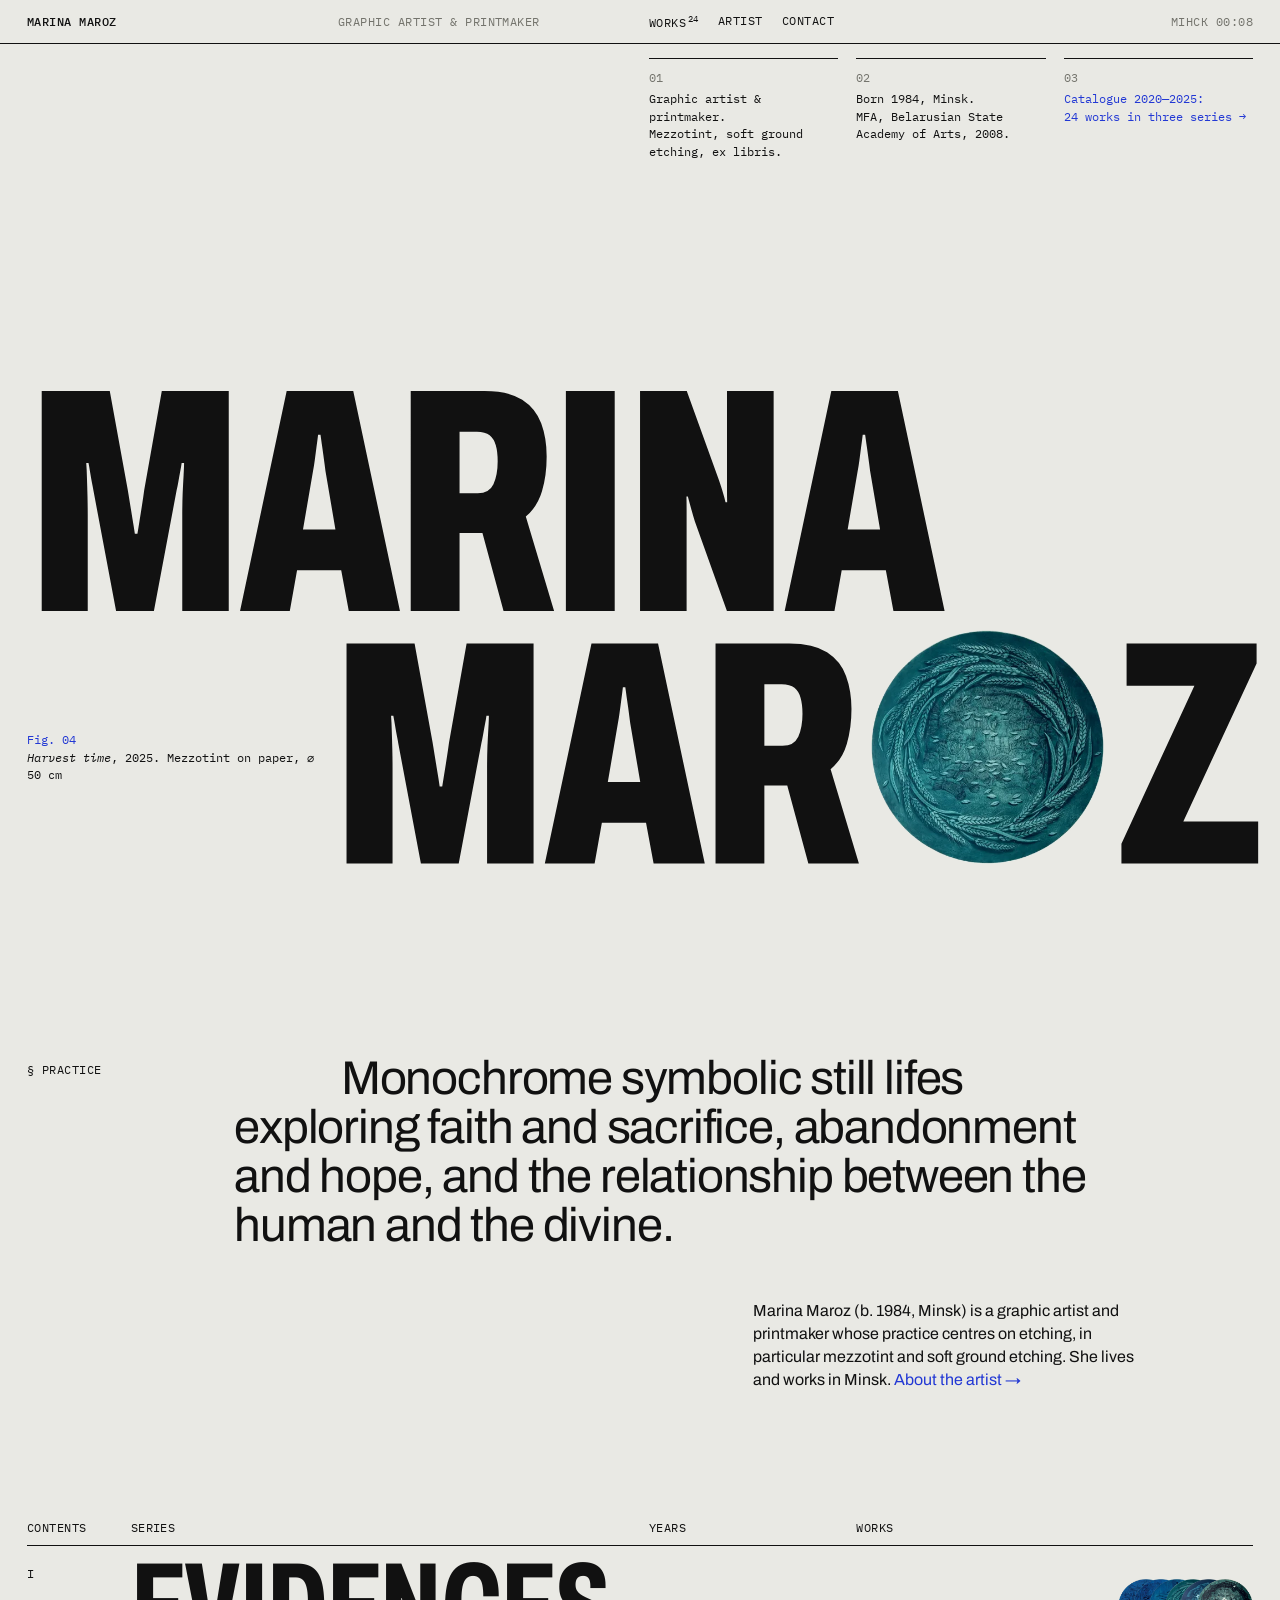
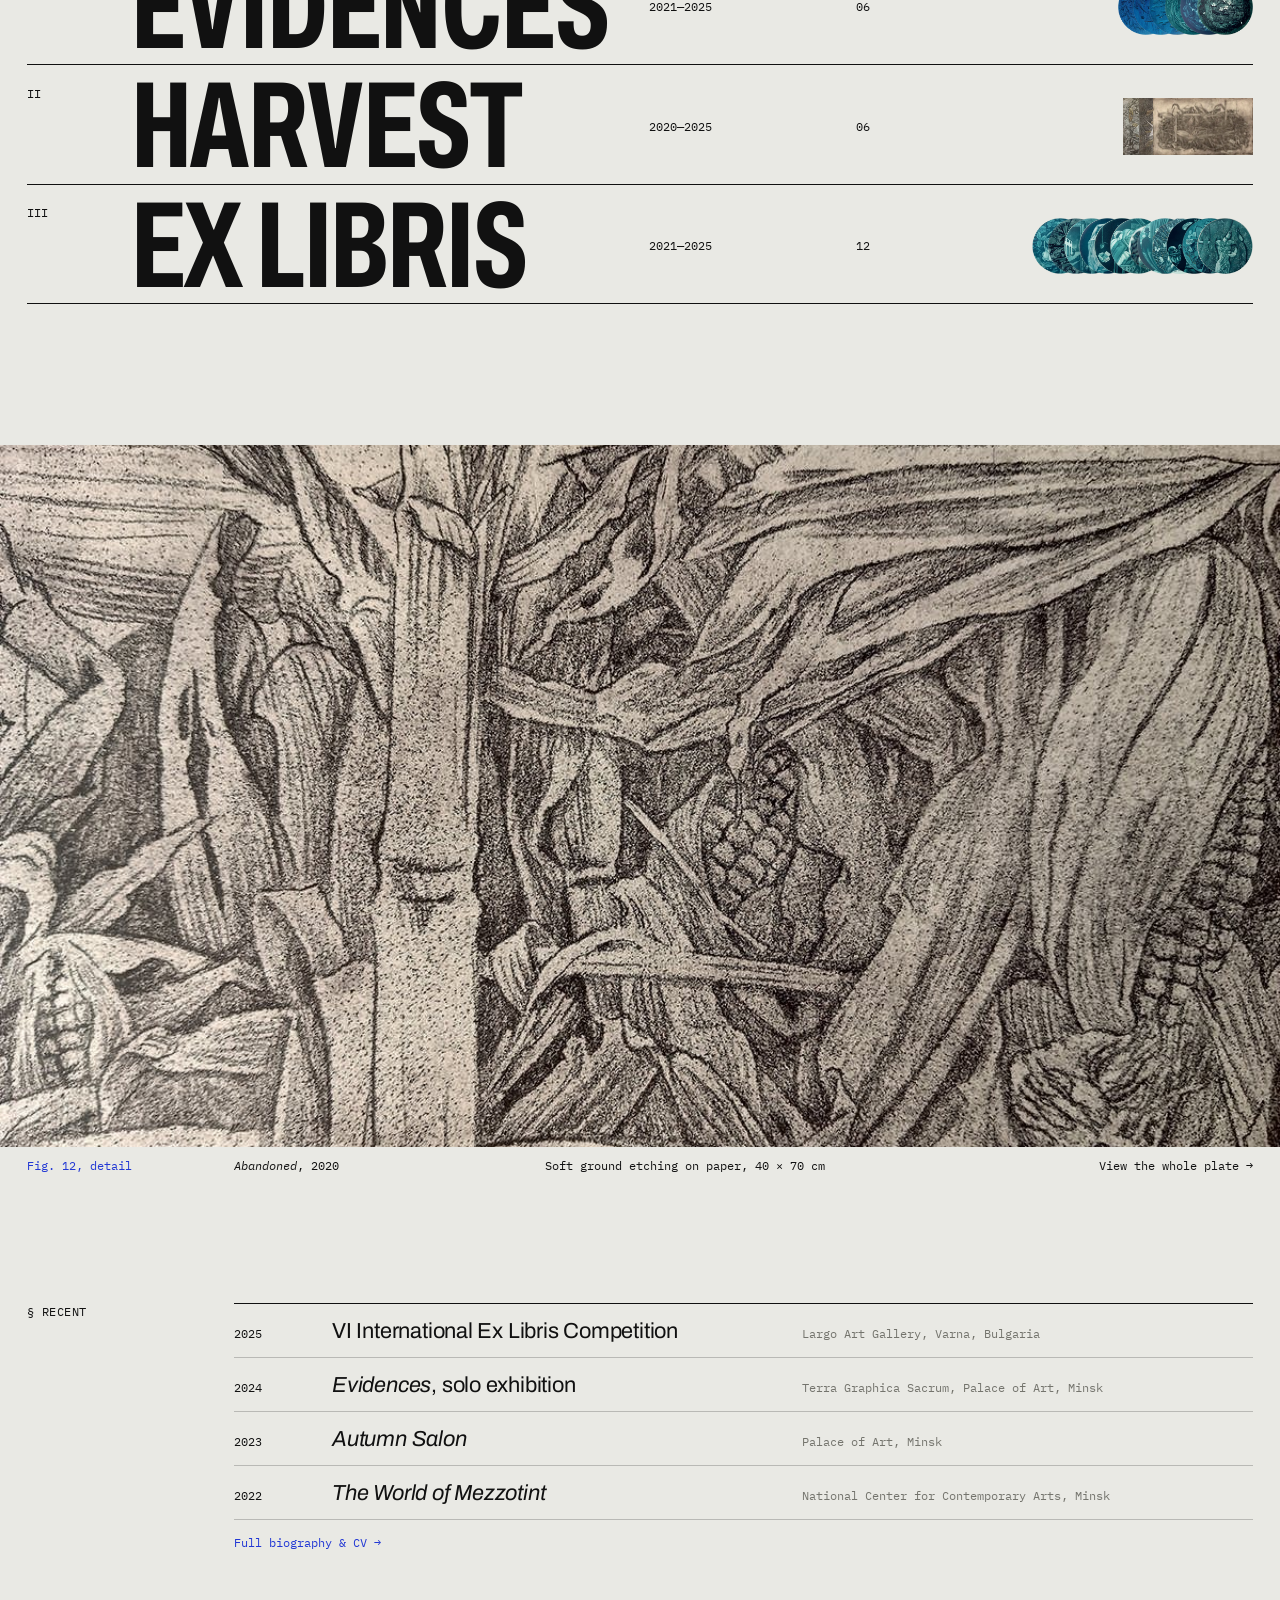
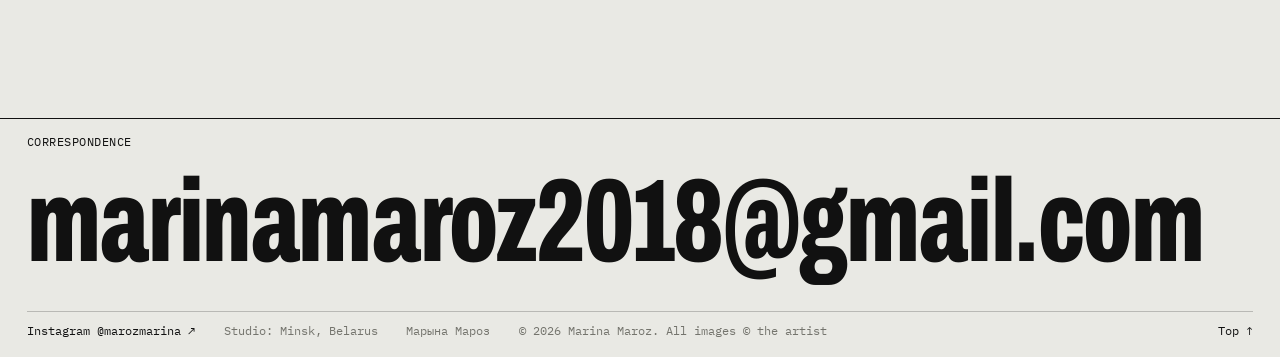
==== commit 283fe554: "Save design option: catalogue Alternative design built from scratch for comparison; not deployed (Pa" ====
--- a/docs/index.html
+++ b/docs/index.html
@@ -31,135 +31,103 @@
 
 
 <link href="./images/favicon.svg" rel="icon" type="image/svg+xml">
+<meta name="theme-color" content="#e9e9e4">
 <link rel="preconnect" href="https://fonts.googleapis.com">
 <link rel="preconnect" href="https://fonts.gstatic.com" crossorigin="">
-<link href="https://fonts.googleapis.com/css2?family=Hanken+Grotesk:wght@300;400;500;600&amp;family=Instrument+Serif:ital@0;1&amp;display=swap" rel="stylesheet">
+<link rel="stylesheet" href="https://fonts.googleapis.com/css2?family=Archivo:wdth,wght@62..125,100..900&amp;family=IBM+Plex+Mono:wght@400;500&amp;display=swap">
 
 
-<link rel="stylesheet" href="styles/exhibition.css">
+<link rel="stylesheet" href="styles/catalogue.css">
 </head>
 
-<body class="page-exhibition">
+<body>
 
 <a class="skip" href="#main">Skip to content</a>
-<header class="chrome">
-  <a class="brand" href="index.html">Marina Maroz</a>
-  <nav class="menu" aria-label="Main">
-    <a href="works.html">Works</a>
-    <a href="about.html">About</a>
-    <a href="contact.html">Contact</a>
+<header class="site-head mono">
+  <a class="h-name" href="index.html">Marina Maroz</a>
+  <span class="h-role">Graphic artist &amp; printmaker</span>
+  <nav class="h-nav" aria-label="Main">
+    <a href="works.html" data-nav="works">Works<sup>24</sup></a>
+    <a href="about.html" data-nav="about">Artist</a>
+    <a href="contact.html" data-nav="contact">Contact</a>
   </nav>
+  <span class="h-loc"><span lang="be">Мінск</span> <time class="h-clock">53.90° N</time></span>
 </header>
+<main id="main"><header id="title-block-header" class="quarto-title-block"></header>
 
 
 
 
-<div class="hud" aria-hidden="true"><span class="hud-room">Entrance</span><span class="hud-plan"><a href="#evidences" data-plan="evidences" tabindex="-1">I</a><a href="#harvest" data-plan="harvest" tabindex="-1">II</a><a href="#exlibris" data-plan="exlibris" tabindex="-1">III</a></span><span class="hud-count"><b>00</b> / 24</span></div>
-<main class="exhibition" id="main"><header id="title-block-header" class="quarto-title-block"></header>
-<section class="screen entrance" data-room="entrance" id="entrance"><div class="spot" aria-hidden="true"></div><h1 class="marquee"><span class="w1">Marina</span><span class="disc"><img src="images/cut/great-expectations.webp" width="900" height="888" alt="Great expectations, 2022, mezzotint"></span><span class="w2">Maroz</span></h1><p class="ent-meta l">Graphic artist &amp; printmaker<br>Mezzotint, soft ground etching, ex libris</p><p class="ent-meta r"><span lang="be">Марына Мароз</span><br>Minsk, Belarus</p><a class="enter" href="#evidences"><span>Enter</span><i>Three rooms · twenty-four works</i></a></section>
-<section class="screen room-title" data-room="evidences" id="evidences"><p class="room-no">Room I</p><h2 class="room-name">Evidences</h2><div class="room-intro"><p>Round compositions in mezzotint and acrylic: symbolic still lifes on faith and sacrifice. Shown in the solo exhibition <em>Evidences</em> at Terra Graphica Sacrum, Palace of Art, Minsk, in 2024.</p><p class="room-meta">2021–2025 · 6 works</p></div><ol class="room-list"><li><a href="#reconciliation-circle"><span>01</span>Reconciliation circle</a></li><li><a href="#salvific-meal"><span>02</span>Salvific meal</a></li><li><a href="#quiet-refuge"><span>03</span>Quiet refuge</a></li><li><a href="#harvest-time"><span>04</span>Harvest time</a></li><li><a href="#great-expectations"><span>05</span>Great expectations</a></li><li><a href="#predestination"><span>06</span>Predestination</a></li></ol><span class="room-cue" aria-hidden="true">↓</span></section>
-<section class="screen work" data-room="evidences" data-work="1" id="reconciliation-circle"><figure class="hang"><button class="art round" type="button" data-full="images/works/reconciliation-circle.jpg" data-n="1" aria-label="Look closer: Reconciliation circle"><img src="images/cut/reconciliation-circle.webp" width="889" height="893" alt="Reconciliation circle, 2025, acrylic on hardboard" loading="lazy" decoding="async"></button><figcaption><div class="label"><span class="no">01</span><span class="t">Reconciliation circle</span><span class="y">2025</span><span class="m">Acrylic on hardboard</span><span class="s">⌀ 50 cm</span></div><span class="closer">Look closer</span></figcaption></figure></section>
-<section class="screen work" data-room="evidences" data-work="2" id="salvific-meal"><figure class="hang"><button class="art round" type="button" data-full="images/works/salvific-meal.jpg" data-n="2" aria-label="Look closer: Salvific meal"><img src="images/cut/salvific-meal.webp" width="888" height="887" alt="Salvific meal, 2025, acrylic on hardboard" loading="lazy" decoding="async"></button><figcaption><div class="label"><span class="no">02</span><span class="t">Salvific meal</span><span class="y">2025</span><span class="m">Acrylic on hardboard</span><span class="s">⌀ 50 cm</span></div><span class="closer">Look closer</span></figcaption></figure></section>
-<section class="screen work" data-room="evidences" data-work="3" id="quiet-refuge"><figure class="hang"><button class="art round" type="button" data-full="images/works/quiet-refuge.jpg" data-n="3" aria-label="Look closer: Quiet refuge"><img src="images/cut/quiet-refuge.webp" width="893" height="892" alt="Quiet refuge, 2025, acrylic on hardboard" loading="lazy" decoding="async"></button><figcaption><div class="label"><span class="no">03</span><span class="t">Quiet refuge</span><span class="y">2025</span><span class="m">Acrylic on hardboard</span><span class="s">⌀ 50 cm</span></div><span class="closer">Look closer</span></figcaption></figure></section>
-<section class="screen work" data-room="evidences" data-work="4" id="harvest-time"><figure class="hang"><button class="art round" type="button" data-full="images/works/harvest-time.jpg" data-n="4" aria-label="Look closer: Harvest time"><img src="images/cut/harvest-time.webp" width="890" height="890" alt="Harvest time, 2025, mezzotint on paper" loading="lazy" decoding="async"></button><figcaption><div class="label"><span class="no">04</span><span class="t">Harvest time</span><span class="y">2025</span><span class="m">Mezzotint on paper</span><span class="s">⌀ 50 cm</span></div><span class="closer">Look closer</span></figcaption></figure></section>
-<section class="screen work" data-room="evidences" data-work="5" id="great-expectations"><figure class="hang"><button class="art round" type="button" data-full="images/works/great-expectations.jpg" data-n="5" aria-label="Look closer: Great expectations"><img src="images/cut/great-expectations.webp" width="900" height="888" alt="Great expectations, 2022, mezzotint on paper" loading="lazy" decoding="async"></button><figcaption><div class="label"><span class="no">05</span><span class="t">Great expectations</span><span class="y">2022</span><span class="m">Mezzotint on paper</span><span class="s">⌀ 40 cm</span></div><span class="closer">Look closer</span></figcaption></figure></section>
-<section class="screen work" data-room="evidences" data-work="6" id="predestination"><figure class="hang"><button class="art round" type="button" data-full="images/works/predestination.jpg" data-n="6" aria-label="Look closer: Predestination"><img src="images/cut/predestination.webp" width="898" height="897" alt="Predestination, 2021, mezzotint on paper" loading="lazy" decoding="async"></button><figcaption><div class="label"><span class="no">06</span><span class="t">Predestination</span><span class="y">2021</span><span class="m">Mezzotint on paper</span><span class="s">⌀ 40 cm</span></div><span class="closer">Look closer</span></figcaption></figure></section>
-<section class="screen room-title" data-room="harvest" id="harvest"><p class="room-no">Room II</p><h2 class="room-name">Harvest</h2><div class="room-intro"><p>Soft ground etchings of gathered, bound and abandoned things: stones, husks, leaves, a paper crane.</p><p class="room-meta">2020–2025 · 6 works</p></div><ol class="room-list"><li><a href="#found"><span>07</span>Found</a></li><li><a href="#good-news"><span>08</span>Good news</a></li><li><a href="#new-pearls"><span>09</span>New pearls</a></li><li><a href="#binded"><span>10</span>Binded</a></li><li><a href="#wide-open"><span>11</span>Wide open</a></li><li><a href="#abandoned"><span>12</span>Abandoned</a></li></ol><span class="room-cue" aria-hidden="true">↓</span></section>
-<section class="screen work" data-room="harvest" data-work="7" id="found"><figure class="hang"><button class="art rect" type="button" data-full="images/works/found.jpg" data-n="7" aria-label="Look closer: Found"><img src="images/cut/found.webp" width="800" height="797" alt="Found, 2023, soft ground etching on paper" loading="lazy" decoding="async"></button><figcaption><div class="label"><span class="no">07</span><span class="t">Found</span><span class="y">2023</span><span class="m">Soft ground etching on paper</span><span class="s">35 × 35 cm</span></div><span class="closer">Look closer</span></figcaption></figure></section>
-<section class="screen detail" data-room="harvest" data-work="7" id="found-detail"><img src="images/details/found.jpg" alt="Found, detail" loading="lazy" decoding="async"><p class="detail-cap"><em>Found</em>, 2023 — detail</p></section>
-<section class="screen work" data-room="harvest" data-work="8" id="good-news"><figure class="hang"><button class="art rect" type="button" data-full="images/works/good-news.jpg" data-n="8" aria-label="Look closer: Good news"><img src="images/cut/good-news.webp" width="922" height="883" alt="Good news, 2024, soft ground etching on paper" loading="lazy" decoding="async"></button><figcaption><div class="label"><span class="no">08</span><span class="t">Good news</span><span class="y">2024</span><span class="m">Soft ground etching on paper</span><span class="s">35 × 35 cm</span></div><span class="closer">Look closer</span></figcaption></figure></section>
-<section class="screen detail" data-room="harvest" data-work="8" id="good-news-detail"><img src="images/details/good-news.jpg" alt="Good news, detail" loading="lazy" decoding="async"><p class="detail-cap"><em>Good news</em>, 2024 — detail</p></section>
-<section class="screen work" data-room="harvest" data-work="9" id="new-pearls"><figure class="hang"><button class="art rect" type="button" data-full="images/works/new-pearls.jpg" data-n="9" aria-label="Look closer: New pearls"><img src="images/cut/new-pearls.webp" width="876" height="886" alt="New pearls, 2025, soft ground etching on paper" loading="lazy" decoding="async"></button><figcaption><div class="label"><span class="no">09</span><span class="t">New pearls</span><span class="y">2025</span><span class="m">Soft ground etching on paper</span><span class="s">35 × 35 cm</span></div><span class="closer">Look closer</span></figcaption></figure></section>
-<section class="screen work" data-room="harvest" data-work="10" id="binded"><figure class="hang"><button class="art rect" type="button" data-full="images/works/binded.jpg" data-n="10" aria-label="Look closer: Binded"><img src="images/cut/binded.webp" width="487" height="886" alt="Binded, 2021, soft ground etching on paper" loading="lazy" decoding="async"></button><figcaption><div class="label"><span class="no">10</span><span class="t">Binded</span><span class="y">2021</span><span class="m">Soft ground etching on paper</span><span class="s">64 × 34 cm</span></div><span class="closer">Look closer</span></figcaption></figure></section>
-<section class="screen work" data-room="harvest" data-work="11" id="wide-open"><figure class="hang"><button class="art rect" type="button" data-full="images/works/wide-open.jpg" data-n="11" aria-label="Look closer: Wide open"><img src="images/cut/wide-open.webp" width="438" height="800" alt="Wide open, 2021, soft ground etching on paper" loading="lazy" decoding="async"></button><figcaption><div class="label"><span class="no">11</span><span class="t">Wide open</span><span class="y">2021</span><span class="m">Soft ground etching on paper</span><span class="s">64 × 34 cm</span></div><span class="closer">Look closer</span></figcaption></figure></section>
-<section class="screen detail" data-room="harvest" data-work="11" id="wide-open-detail"><img src="images/details/wide-open.jpg" alt="Wide open, detail" loading="lazy" decoding="async"><p class="detail-cap"><em>Wide open</em>, 2021 — detail</p></section>
-<section class="screen work" data-room="harvest" data-work="12" id="abandoned"><figure class="hang"><button class="art rect" type="button" data-full="images/works/abandoned.jpg" data-n="12" aria-label="Look closer: Abandoned"><img src="images/cut/abandoned.webp" width="1500" height="841" alt="Abandoned, 2020, soft ground etching on paper" loading="lazy" decoding="async"></button><figcaption><div class="label"><span class="no">12</span><span class="t">Abandoned</span><span class="y">2020</span><span class="m">Soft ground etching on paper</span><span class="s">40 × 70 cm</span></div><span class="closer">Look closer</span></figcaption></figure></section>
-<section class="screen detail" data-room="harvest" data-work="12" id="abandoned-detail"><img src="images/details/abandoned.jpg" alt="Abandoned, detail" loading="lazy" decoding="async"><p class="detail-cap"><em>Abandoned</em>, 2020 — detail</p></section>
-<section class="screen room-title" data-room="exlibris" id="exlibris"><p class="room-no">Room III</p><h2 class="room-name">Ex libris</h2><div class="room-intro"><p>Bookplates in mezzotint, each ⌀ 14 cm: small allegories of reading, memory and dreaming.</p><p class="room-meta">2021–2025 · 12 works</p></div><ol class="room-list"><li><a href="#bittersweet-memories"><span>13</span>Bittersweet memories</a></li><li><a href="#treasure"><span>14</span>Treasure</a></li><li><a href="#hommage-de-chirico"><span>15</span>Hommage Giorgio de Chirico</a></li><li><a href="#in-flight"><span>16</span>In flight</a></li><li><a href="#cognition"><span>17</span>Cognition</a></li><li><a href="#west-side-story"><span>18</span>West Side Story</a></li><li><a href="#at-rest"><span>19</span>At rest</a></li><li><a href="#hommage-magritte"><span>20</span>Hommage René Magritte</a></li><li><a href="#in-dreams"><span>21</span>In dreams</a></li><li><a href="#vanity"><span>22</span>Vanity</a></li><li><a href="#books-catcher"><span>23</span>Books catcher</a></li><li><a href="#in-the-secret-garden"><span>24</span>In the secret garden</a></li></ol><span class="room-cue" aria-hidden="true">↓</span></section>
-<section class="xl" data-room="exlibris" style="--n:12">
-<span class="xl-snap" id="bittersweet-memories" data-work="13" style="top:calc(0 * 100svh)"></span>
-<span class="xl-snap" id="treasure" data-work="14" style="top:calc(1 * 100svh)"></span>
-<span class="xl-snap" id="hommage-de-chirico" data-work="15" style="top:calc(2 * 100svh)"></span>
-<span class="xl-snap" id="in-flight" data-work="16" style="top:calc(3 * 100svh)"></span>
-<span class="xl-snap" id="cognition" data-work="17" style="top:calc(4 * 100svh)"></span>
-<span class="xl-snap" id="west-side-story" data-work="18" style="top:calc(5 * 100svh)"></span>
-<span class="xl-snap" id="at-rest" data-work="19" style="top:calc(6 * 100svh)"></span>
-<span class="xl-snap" id="hommage-magritte" data-work="20" style="top:calc(7 * 100svh)"></span>
-<span class="xl-snap" id="in-dreams" data-work="21" style="top:calc(8 * 100svh)"></span>
-<span class="xl-snap" id="vanity" data-work="22" style="top:calc(9 * 100svh)"></span>
-<span class="xl-snap" id="books-catcher" data-work="23" style="top:calc(10 * 100svh)"></span>
-<span class="xl-snap" id="in-the-secret-garden" data-work="24" style="top:calc(11 * 100svh)"></span>
-<div class="xl-sticky"><div class="xl-track">
-<figure class="xl-item"><button class="art round" type="button" data-full="images/works/bittersweet-memories.jpg" data-n="13" aria-label="Look closer: Bittersweet memories"><img src="images/cut/bittersweet-memories.webp" width="788" height="788" alt="Bittersweet memories, 2023, mezzotint on paper" loading="lazy" decoding="async"></button><div class="label"><span class="no">13</span><span class="t">Bittersweet memories</span><span class="y">2023</span><span class="m">Mezzotint on paper</span><span class="s">⌀ 14 cm</span></div></figure>
-<figure class="xl-item"><button class="art round" type="button" data-full="images/works/treasure.jpg" data-n="14" aria-label="Look closer: Treasure"><img src="images/cut/treasure.webp" width="800" height="797" alt="Treasure, 2021, mezzotint on paper" loading="lazy" decoding="async"></button><div class="label"><span class="no">14</span><span class="t">Treasure</span><span class="y">2021</span><span class="m">Mezzotint on paper</span><span class="s">⌀ 14 cm</span></div></figure>
-<figure class="xl-item"><button class="art round" type="button" data-full="images/works/hommage-de-chirico.jpg" data-n="15" aria-label="Look closer: Hommage Giorgio de Chirico"><img src="images/cut/hommage-de-chirico.webp" width="778" height="785" alt="Hommage Giorgio de Chirico, 2023, mezzotint on paper" loading="lazy" decoding="async"></button><div class="label"><span class="no">15</span><span class="t">Hommage Giorgio de Chirico</span><span class="y">2023</span><span class="m">Mezzotint on paper</span><span class="s">⌀ 14 cm</span></div></figure>
-<figure class="xl-item"><button class="art round" type="button" data-full="images/works/in-flight.jpg" data-n="16" aria-label="Look closer: In flight"><img src="images/cut/in-flight.webp" width="783" height="786" alt="In flight, 2022, mezzotint on paper" loading="lazy" decoding="async"></button><div class="label"><span class="no">16</span><span class="t">In flight</span><span class="y">2022</span><span class="m">Mezzotint on paper</span><span class="s">⌀ 14 cm</span></div></figure>
-<figure class="xl-item"><button class="art round" type="button" data-full="images/works/cognition.jpg" data-n="17" aria-label="Look closer: Cognition"><img src="images/cut/cognition.webp" width="792" height="793" alt="Cognition, 2023, mezzotint on paper" loading="lazy" decoding="async"></button><div class="label"><span class="no">17</span><span class="t">Cognition</span><span class="y">2023</span><span class="m">Mezzotint on paper</span><span class="s">⌀ 14 cm</span></div></figure>
-<figure class="xl-item"><button class="art round" type="button" data-full="images/works/west-side-story.jpg" data-n="18" aria-label="Look closer: West Side Story"><img src="images/cut/west-side-story.webp" width="785" height="790" alt="West Side Story, 2023, mezzotint on paper" loading="lazy" decoding="async"></button><div class="label"><span class="no">18</span><span class="t">West Side Story</span><span class="y">2023</span><span class="m">Mezzotint on paper</span><span class="s">⌀ 14 cm</span></div></figure>
-<figure class="xl-item"><button class="art round" type="button" data-full="images/works/at-rest.jpg" data-n="19" aria-label="Look closer: At rest"><img src="images/cut/at-rest.webp" width="911" height="983" alt="At rest, 2022, mezzotint on paper" loading="lazy" decoding="async"></button><div class="label"><span class="no">19</span><span class="t">At rest</span><span class="y">2022</span><span class="m">Mezzotint on paper</span><span class="s">⌀ 14 cm</span></div></figure>
-<figure class="xl-item"><button class="art round" type="button" data-full="images/works/hommage-magritte.jpg" data-n="20" aria-label="Look closer: Hommage René Magritte"><img src="images/cut/hommage-magritte.webp" width="780" height="782" alt="Hommage René Magritte, 2022, mezzotint on paper" loading="lazy" decoding="async"></button><div class="label"><span class="no">20</span><span class="t">Hommage René Magritte</span><span class="y">2022</span><span class="m">Mezzotint on paper</span><span class="s">⌀ 14 cm</span></div></figure>
-<figure class="xl-item"><button class="art round" type="button" data-full="images/works/in-dreams.jpg" data-n="21" aria-label="Look closer: In dreams"><img src="images/cut/in-dreams.webp" width="724" height="753" alt="In dreams, 2021, mezzotint on paper" loading="lazy" decoding="async"></button><div class="label"><span class="no">21</span><span class="t">In dreams</span><span class="y">2021</span><span class="m">Mezzotint on paper</span><span class="s">⌀ 14 cm</span></div></figure>
-<figure class="xl-item"><button class="art round" type="button" data-full="images/works/vanity.jpg" data-n="22" aria-label="Look closer: Vanity"><img src="images/cut/vanity.webp" width="783" height="783" alt="Vanity, 2021, mezzotint on paper" loading="lazy" decoding="async"></button><div class="label"><span class="no">22</span><span class="t">Vanity</span><span class="y">2021</span><span class="m">Mezzotint on paper</span><span class="s">⌀ 14 cm</span></div></figure>
-<figure class="xl-item"><button class="art round" type="button" data-full="images/works/books-catcher.jpg" data-n="23" aria-label="Look closer: Books catcher"><img src="images/cut/books-catcher.webp" width="786" height="788" alt="Books catcher, 2023, mezzotint on paper" loading="lazy" decoding="async"></button><div class="label"><span class="no">23</span><span class="t">Books catcher</span><span class="y">2023</span><span class="m">Mezzotint on paper</span><span class="s">⌀ 14 cm</span></div></figure>
-<figure class="xl-item"><button class="art round" type="button" data-full="images/works/in-the-secret-garden.jpg" data-n="24" aria-label="Look closer: In the secret garden"><img src="images/cut/in-the-secret-garden.webp" width="789" height="791" alt="In the secret garden, 2025, mezzotint on paper" loading="lazy" decoding="async"></button><div class="label"><span class="no">24</span><span class="t">In the secret garden</span><span class="y">2025</span><span class="m">Mezzotint on paper</span><span class="s">⌀ 14 cm</span></div></figure>
-</div><p class="xl-hint">Scroll to walk along the wall</p></div></section>
-<section class="screen exit" data-room="exit" id="exit"><p class="room-no">Exit</p><p class="exit-text">Marina Maroz (b.&nbsp;1984, Minsk) is a graphic artist and printmaker whose practice centres on etching, in particular mezzotint and soft ground etching.</p><nav class="exit-links"><a href="about.html">About the artist <i>→</i></a><a href="works.html">List of works <i>→</i></a><a href="contact.html">Contact <i>→</i></a></nav><p class="colophon">© 2026 Marina Maroz · All images © the artist</p></section>
-</main>
-<div class="viewer" hidden="" role="dialog" aria-modal="true" aria-label="Artwork viewer"><div class="v-stage"><img alt=""></div><div class="v-bar"><div class="v-cap"></div><div class="v-ctl"><button type="button" class="v-prev" aria-label="Previous work">←</button><button type="button" class="v-next" aria-label="Next work">→</button><button type="button" class="v-close">Close</button></div></div><p class="v-hint">Click the print to magnify</p></div>
+<section class="hero">
+  <div class="hero-meta mono">
+    <p><span class="k">01</span>Graphic artist &amp; printmaker.<br>Mezzotint, soft ground etching, ex libris.</p>
+    <p><span class="k">02</span>Born 1984, Minsk.<br>MFA, Belarusian State Academy of Arts, 2008.</p>
+    <p><span class="k">03</span><a href="works.html">Catalogue 2020—2025:<br>24 works in three series →</a></p>
+  </div>
+  <h1 class="mega" aria-label="Marina Maroz">
+    <span class="mega-l1" aria-hidden="true">Marina</span>
+    <span class="mega-l2" aria-hidden="true">Mar<a class="mega-o" href="works.html#harvest-time" aria-label="Open the work shown"><img src="images/thumb/harvest-time.webp" alt="" class="o-a"><img src="images/thumb/harvest-time.webp" alt="" class="o-b"></a>z</span>
+  </h1>
+  <p class="o-cap mono"><span class="o-fig">Fig. 04</span> <span class="o-text"><em>Harvest time</em>, 2025. Mezzotint on paper, ⌀ 50 cm</span></p>
+</section>
+
+<section class="statement">
+  <span class="mono s-label">§ Practice</span>
+  <p class="s-big">Monochrome symbolic still lifes exploring faith and sacrifice, abandonment and hope, and the relationship between the human and the divine.</p>
+  <p class="s-small">Marina Maroz (b. 1984, Minsk) is a graphic artist and printmaker whose practice centres on etching, in particular mezzotint and soft ground etching. She lives and works in Minsk. <a href="about.html">About the artist →</a></p>
+</section>
+
+<section class="contents">
+  <div class="ct-head mono"><span>Contents</span><span>Series</span><span>Years</span><span>Works</span></div>
+  <a class="ct-row" href="works.html?s=evidences">
+    <span class="ct-no mono">I</span><span class="ct-name">Evidences</span>
+    <span class="ct-yrs mono">2021—2025</span><span class="ct-n mono">06</span>
+    <span class="ct-strip"><img src="images/thumb/reconciliation-circle.webp" alt="" loading="lazy"><img src="images/thumb/salvific-meal.webp" alt="" loading="lazy"><img src="images/thumb/quiet-refuge.webp" alt="" loading="lazy"><img src="images/thumb/harvest-time.webp" alt="" loading="lazy"><img src="images/thumb/great-expectations.webp" alt="" loading="lazy"><img src="images/thumb/predestination.webp" alt="" loading="lazy"></span>
+  </a>
+  <a class="ct-row" href="works.html?s=harvest">
+    <span class="ct-no mono">II</span><span class="ct-name">Harvest</span>
+    <span class="ct-yrs mono">2020—2025</span><span class="ct-n mono">06</span>
+    <span class="ct-strip"><img src="images/thumb/found.webp" alt="" loading="lazy"><img src="images/thumb/good-news.webp" alt="" loading="lazy"><img src="images/thumb/new-pearls.webp" alt="" loading="lazy"><img src="images/thumb/binded.webp" alt="" loading="lazy"><img src="images/thumb/wide-open.webp" alt="" loading="lazy"><img src="images/thumb/abandoned.webp" alt="" loading="lazy"></span>
+  </a>
+  <a class="ct-row" href="works.html?s=exlibris">
+    <span class="ct-no mono">III</span><span class="ct-name">Ex libris</span>
+    <span class="ct-yrs mono">2021—2025</span><span class="ct-n mono">12</span>
+    <span class="ct-strip"><img src="images/thumb/bittersweet-memories.webp" alt="" loading="lazy"><img src="images/thumb/treasure.webp" alt="" loading="lazy"><img src="images/thumb/hommage-de-chirico.webp" alt="" loading="lazy"><img src="images/thumb/in-flight.webp" alt="" loading="lazy"><img src="images/thumb/cognition.webp" alt="" loading="lazy"><img src="images/thumb/west-side-story.webp" alt="" loading="lazy"><img src="images/thumb/at-rest.webp" alt="" loading="lazy"><img src="images/thumb/hommage-magritte.webp" alt="" loading="lazy"><img src="images/thumb/in-dreams.webp" alt="" loading="lazy"><img src="images/thumb/vanity.webp" alt="" loading="lazy"><img src="images/thumb/books-catcher.webp" alt="" loading="lazy"><img src="images/thumb/in-the-secret-garden.webp" alt="" loading="lazy"></span>
+  </a>
+</section>
+
+<figure class="plate-detail">
+  <img src="images/details/abandoned.jpg" alt="Abandoned, 2020, soft ground etching, detail" loading="lazy">
+  <figcaption class="mono"><span>Fig. 12, detail</span><span><em>Abandoned</em>, 2020</span><span>Soft ground etching on paper, 40 × 70 cm</span><a href="works.html#abandoned">View the whole plate →</a></figcaption>
+</figure>
+
+<section class="recent">
+  <span class="mono s-label">§ Recent</span>
+  <ol class="rec">
+    <li><span class="mono">2025</span><span>VI International Ex Libris Competition</span><span class="mono">Largo Art Gallery, Varna, Bulgaria</span></li>
+    <li><span class="mono">2024</span><span><em>Evidences</em>, solo exhibition</span><span class="mono">Terra Graphica Sacrum, Palace of Art, Minsk</span></li>
+    <li><span class="mono">2023</span><span><em>Autumn Salon</em></span><span class="mono">Palace of Art, Minsk</span></li>
+    <li><span class="mono">2022</span><span><em>The World of Mezzotint</em></span><span class="mono">National Center for Contemporary Arts, Minsk</span></li>
+  </ol>
+  <a class="mono more" href="about.html#cv">Full biography &amp; CV →</a>
+</section>
 
 
-<script id="quarto-html-after-body" type="application/javascript">
-  window.document.addEventListener("DOMContentLoaded", function (event) {
-      var localhostRegex = new RegExp(/^(?:http|https):\/\/localhost\:?[0-9]*\//);
-      var mailtoRegex = new RegExp(/^mailto:/);
-        var filterRegex = new RegExp("https:\/\/marinamaroz\.github\.io");
-      const newWindowLabel = "(opens in a new tab)";
-      const newWindowNoteId = "quarto-ext-newwindow-label";
-      // Links reference one hidden label through aria-describedby, so the
-      // announcement never changes their accessible name.
-      var describeNewWindow = (link) => {
-        if (!window.document.getElementById(newWindowNoteId)) {
-          var newWindowNote = window.document.createElement("span");
-          newWindowNote.id = newWindowNoteId;
-          newWindowNote.hidden = true;
-          newWindowNote.textContent = newWindowLabel;
-          window.document.body.appendChild(newWindowNote);
-        }
-        var describedBy = (link.getAttribute("aria-describedby") || "").split(/\s+/).filter(Boolean);
-        if (!describedBy.includes(newWindowNoteId)) {
-          describedBy.push(newWindowNoteId);
-          link.setAttribute("aria-describedby", describedBy.join(" "));
-        }
-      }
-      var isInternal = (href) => {
-          return filterRegex.test(href) || localhostRegex.test(href) || mailtoRegex.test(href);
-      }
-      // Inspect non-navigation links and adorn them if external
-      window.quartoDecorateExternalLinks = function (root) {
-     var links = (root || window.document).querySelectorAll('a[href]:not(.nav-link):not(.navbar-brand):not(.toc-action):not(.sidebar-link):not(.sidebar-item-toggle):not(.pagination-link):not(.no-external):not([aria-hidden]):not(.dropdown-item):not(.quarto-navigation-tool):not(.about-link)');
-      for (var i=0; i<links.length; i++) {
-        const link = links[i];
-        if (!isInternal(link.href)) {
-          // undo the damage that might have been done by quarto-nav.js in the case of
-          // links that we want to consider external
-          if (link.dataset.originalHref !== undefined) {
-            link.href = link.dataset.originalHref;
-          }
-            // target, if specified
-            link.setAttribute("target", "_blank");
-            if (link.getAttribute("rel") === null) {
-              link.setAttribute("rel", "noopener");
-            }
-            describeNewWindow(link);
-          if (!link.classList.contains('no-external-icon')) {
-          }
-        }
-      }
-      };
-      window.quartoDecorateExternalLinks(window.document);
-  });
-  </script>
-<script src="assets/exhibition.js"></script>
+</main>
+<footer class="site-foot">
+  <div class="f-call">
+    <span class="mono f-label">Correspondence</span>
+    <a class="f-mail" href="mailto:marinamaroz2018@gmail.com">marinamaroz2018<wbr>@gmail.com</a>
+  </div>
+  <div class="f-row mono">
+    <a href="https://www.instagram.com/marozmarina" target="_blank" rel="noopener">Instagram @marozmarina ↗</a>
+    <span>Studio: Minsk, Belarus</span>
+    <span lang="be">Марына Мароз</span>
+    <span>© 2026 Marina Maroz. All images © the artist</span>
+    <a href="#main" class="f-top">Top ↑</a>
+  </div>
+</footer>
+<script src="assets/site.js" defer=""></script>
 
 
 
--- a/docs/styles/catalogue.css
+++ b/docs/styles/catalogue.css
@@ -0,0 +1,488 @@
+/* ==========================================================================
+   Marina Maroz — "The Catalogue"
+   Swiss / editorial index. One display family (Archivo, variable width),
+   one mono (IBM Plex Mono). Colours at the top.
+   ========================================================================== */
+
+:root {
+  --bg: #e9e9e4;          /* cool newsprint grey */
+  --ink: #111111;
+  --mute: #74746d;
+  --rule: rgba(17, 17, 17, .22);
+  --accent: #2238d4;      /* ultramarine, from the Evidences plates */
+  --m: clamp(16px, 2.1vw, 32px);   /* page margin */
+  --gut: clamp(10px, 1.4vw, 20px); /* column gutter */
+  --head: 44px;
+  --disp: "Archivo", "Helvetica Neue", Arial, sans-serif;
+  --mono: "IBM Plex Mono", ui-monospace, Menlo, monospace;
+}
+
+*, *::before, *::after { box-sizing: border-box; }
+html { -webkit-text-size-adjust: 100%; scroll-behavior: smooth; }
+body {
+  margin: 0; background: var(--bg); color: var(--ink);
+  font: 400 17px/1.45 var(--disp); font-stretch: 100%;
+  -webkit-font-smoothing: antialiased; overflow-x: hidden;
+}
+img { display: block; max-width: 100%; }
+a { color: inherit; text-decoration: none; }
+a:hover { color: var(--accent); }
+button { font: inherit; color: inherit; background: none; border: 0; padding: 0; cursor: pointer; }
+em { font-style: italic; }
+::selection { background: var(--accent); color: #fff; }
+:focus-visible { outline: 2px solid var(--accent); outline-offset: 2px; }
+p { margin: 0; }
+main { display: block; }
+
+.mono { font-family: var(--mono); font-size: 12px; line-height: 1.45; letter-spacing: 0; }
+.skip { position: absolute; left: -999px; }
+.skip:focus { left: var(--m); top: 8px; z-index: 200; background: var(--ink); color: var(--bg); padding: 6px 10px; }
+.s-label { display: block; text-transform: uppercase; letter-spacing: .04em; }
+
+/* Quarto minimal leftovers */
+#title-block-header, .quarto-title-block { display: none; }
+
+/* ---------- Header ---------------------------------------------------- */
+.site-head {
+  position: sticky; top: 0; z-index: 60;
+  display: grid; grid-template-columns: repeat(12, minmax(0, 1fr)); column-gap: var(--gut);
+  align-items: center; height: var(--head); padding: 0 var(--m);
+  background: var(--bg); border-bottom: 1px solid var(--ink);
+  text-transform: uppercase; letter-spacing: .04em;
+}
+.h-name { grid-column: 1 / 4; font-weight: 500; }
+.h-role { grid-column: 4 / 7; color: var(--mute); }
+.h-nav  { grid-column: 7 / 10; display: flex; gap: 1.6em; }
+.h-nav a[aria-current] { color: var(--accent); }
+.h-nav a[aria-current]::before { content: "■ "; }
+.h-nav sup { font-size: .75em; margin-left: .15em; }
+.h-loc  { grid-column: 10 / 13; text-align: right; color: var(--mute); white-space: nowrap; }
+
+/* ---------- Landing: hero --------------------------------------------- */
+.hero {
+  position: relative; --vh: min(100svh, 1000px); min-height: calc(var(--vh) - var(--head));
+  display: flex; flex-direction: column; justify-content: space-between;
+  padding: 0 var(--m) calc(var(--m) * .6);
+  --mega: min(25vw, calc((var(--vh) - var(--head) - 150px) / 1.6));
+}
+.hero-meta {
+  display: grid; grid-template-columns: repeat(12, minmax(0, 1fr)); column-gap: var(--gut);
+  padding-top: 14px;
+}
+.hero-meta p { grid-column: span 2; position: relative; padding-top: 10px; border-top: 1px solid var(--ink); }
+.hero-meta p:nth-child(1) { grid-column: 7 / 9; }
+.hero-meta p:nth-child(2) { grid-column: 9 / 11; }
+.hero-meta p:nth-child(3) { grid-column: 11 / 13; }
+.hero-meta .k { display: block; color: var(--mute); margin-bottom: 4px; }
+.hero-meta a { color: var(--accent); }
+
+.mega {
+  margin: 0; font-family: var(--disp); font-weight: 800; font-stretch: 62%;
+  font-size: var(--mega); line-height: .79; letter-spacing: -.012em; text-transform: uppercase;
+}
+.mega span { display: block; }
+.mega-l2 { text-align: right; margin-right: -.02em; }
+.mega-o {
+  display: inline-block; position: relative; width: .73em; height: .73em;
+  margin: 0 .035em 0 .045em; vertical-align: baseline;
+}
+.mega-o img {
+  position: absolute; inset: 0; width: 100%; height: 100%; object-fit: contain;
+  transition: opacity 1.1s ease, transform 1.4s cubic-bezier(.2,.7,.1,1);
+}
+.mega-o .o-b { opacity: 0; }
+.mega-o.swap .o-a { opacity: 0; }
+.mega-o.swap .o-b { opacity: 1; }
+.mega-o:hover img { transform: scale(1.04); }
+.o-cap {
+  position: absolute; left: var(--m); bottom: calc(var(--mega) * .79 * .5 + var(--m) * .6);
+  width: calc((100% - 2 * var(--m)) * .25); transform: translateY(50%);
+}
+.o-fig { display: block; color: var(--accent); }
+
+/* ---------- Landing: statement ---------------------------------------- */
+.statement, .recent, .ab-head, .ab-bio, .cat-head, .ct-page {
+  display: grid; grid-template-columns: repeat(12, minmax(0, 1fr)); column-gap: var(--gut);
+  padding: 0 var(--m);
+}
+.statement { padding-top: clamp(80px, 12vw, 200px); padding-bottom: clamp(80px, 10vw, 170px); row-gap: 48px; }
+.statement .s-label { grid-column: 1 / 3; padding-top: .6em; }
+.s-big {
+  grid-column: 3 / 12; font-size: clamp(28px, 3.7vw, 60px); line-height: 1.04;
+  letter-spacing: -.025em; font-weight: 400; text-indent: 8.33vw;
+}
+.s-small { grid-column: 8 / 12; font-size: 16px; color: var(--ink); }
+.s-small a { color: var(--accent); white-space: nowrap; }
+
+/* ---------- Landing: contents ----------------------------------------- */
+.contents { padding: 0 var(--m); }
+.ct-head, .ct-row {
+  display: grid; grid-template-columns: repeat(12, minmax(0, 1fr)); column-gap: var(--gut); align-items: center;
+}
+.ct-head { text-transform: uppercase; letter-spacing: .04em; padding-bottom: 8px; border-bottom: 1px solid var(--ink); }
+.ct-head span:nth-child(1) { grid-column: 1 / 2; }
+.ct-head span:nth-child(2) { grid-column: 2 / 7; }
+.ct-head span:nth-child(3) { grid-column: 7 / 9; }
+.ct-head span:nth-child(4) { grid-column: 9 / 10; }
+.ct-row { border-bottom: 1px solid var(--ink); padding: 6px 0 2px; position: relative; }
+.ct-no { grid-column: 1 / 2; align-self: start; padding-top: 1.1em; }
+.ct-name {
+  grid-column: 2 / 7; font-weight: 700; font-stretch: 62%; text-transform: uppercase;
+  font-size: clamp(56px, 9.6vw, 170px); line-height: .9; letter-spacing: -.01em;
+  transition: transform .5s cubic-bezier(.2,.7,.1,1);
+}
+.ct-yrs { grid-column: 7 / 9; }
+.ct-n { grid-column: 9 / 10; }
+.ct-strip { grid-column: 10 / 13; display: flex; justify-content: flex-end; align-items: center; min-width: 0; }
+.ct-strip img {
+  height: clamp(40px, 4.4vw, 68px); width: auto; margin-left: calc(clamp(40px, 4.4vw, 68px) * -.72);
+  transition: margin .6s cubic-bezier(.2,.7,.1,1), transform .6s cubic-bezier(.2,.7,.1,1);
+  filter: drop-shadow(0 0 0 transparent);
+}
+.ct-strip img:first-child { margin-left: 0; }
+.ct-row:hover { color: var(--accent); }
+.ct-row:hover .ct-name { transform: translateX(.12em); }
+.ct-row:hover .ct-strip img { margin-left: calc(clamp(40px, 4.4vw, 68px) * -.25); }
+.ct-row:hover .ct-strip img:first-child { margin-left: 0; }
+
+/* ---------- Landing: detail plate ------------------------------------- */
+.plate-detail { margin: clamp(80px, 11vw, 180px) 0 0; }
+.plate-detail img { width: 100%; height: min(78vh, 56vw); object-fit: cover; object-position: 50% 45%; }
+.plate-detail figcaption {
+  display: grid; grid-template-columns: repeat(12, minmax(0, 1fr)); column-gap: var(--gut);
+  padding: 10px var(--m) 0;
+}
+.plate-detail figcaption span:nth-child(1) { grid-column: 1 / 3; color: var(--accent); }
+.plate-detail figcaption span:nth-child(2) { grid-column: 3 / 6; }
+.plate-detail figcaption span:nth-child(3) { grid-column: 6 / 10; }
+.plate-detail figcaption a { grid-column: 10 / 13; text-align: right; }
+
+/* ---------- Landing: recent ------------------------------------------- */
+.recent { padding-top: clamp(80px, 10vw, 160px); row-gap: 0; }
+.recent .s-label { grid-column: 1 / 3; }
+.rec { grid-column: 3 / 13; list-style: none; margin: 0; padding: 0; border-top: 1px solid var(--ink); }
+.rec li {
+  display: grid; grid-template-columns: 5rem minmax(0, 1fr) minmax(0, 1fr); column-gap: var(--gut);
+  align-items: baseline; padding: 14px 0 13px; border-bottom: 1px solid var(--rule);
+  font-size: clamp(19px, 1.7vw, 26px); letter-spacing: -.01em; line-height: 1.2;
+}
+.rec .mono:last-child { color: var(--mute); }
+.recent .more { grid-column: 3 / 13; margin-top: 14px; color: var(--accent); }
+
+/* ---------- Footer ----------------------------------------------------- */
+.site-foot { margin-top: clamp(100px, 13vw, 220px); border-top: 1px solid var(--ink); padding: 14px var(--m) 18px; }
+.f-call { display: grid; grid-template-columns: repeat(12, minmax(0, 1fr)); column-gap: var(--gut); }
+.f-label { grid-column: 1 / 3; text-transform: uppercase; letter-spacing: .04em; }
+.f-mail {
+  grid-column: 1 / 13; margin-top: 24px; font-weight: 800; font-stretch: 62%;
+  font-size: clamp(40px, 9.2vw, 168px); line-height: .82; letter-spacing: -.012em; word-break: break-word;
+}
+.f-row {
+  display: flex; flex-wrap: wrap; gap: 6px 2.4em; margin-top: 40px; padding-top: 10px;
+  border-top: 1px solid var(--rule); color: var(--mute);
+}
+.f-row a { color: var(--ink); }
+.f-row a:hover { color: var(--accent); }
+.f-top { margin-left: auto; }
+body:has(.ct-page) .f-call { display: none; }
+body:has(.ct-page) .site-foot { margin-top: 80px; }
+
+/* ---------- Works: head + bar ----------------------------------------- */
+.cat-head { padding-top: clamp(28px, 4vw, 64px); padding-bottom: 28px; row-gap: 20px; align-items: end; }
+.cat-label { grid-column: 1 / 3; align-self: start; text-transform: uppercase; letter-spacing: .04em; padding-top: .4em; }
+.cat-title {
+  grid-column: 3 / 13; margin: 0; font-weight: 800; font-stretch: 62%; text-transform: uppercase;
+  font-size: clamp(88px, 17vw, 300px); line-height: .78; letter-spacing: -.012em;
+}
+.cat-yrs { font-family: var(--mono); font-size: 13px; font-weight: 400; letter-spacing: 0; vertical-align: top; color: var(--accent); margin-left: .4em; }
+.cat-intro { grid-column: 9 / 13; font-size: 15px; line-height: 1.4; }
+
+.cat-bar {
+  position: sticky; top: var(--head); z-index: 30; background: var(--bg);
+  display: flex; justify-content: space-between; align-items: center; gap: 12px;
+  margin: 0 var(--m); height: 42px; border-top: 1px solid var(--ink); border-bottom: 1px solid var(--ink);
+  text-transform: uppercase; letter-spacing: .04em;
+}
+.cat-filters, .cat-views { display: flex; gap: 4px; }
+.cat-bar button { padding: 4px 8px; border-radius: 0; }
+.cat-bar button sup { font-size: .75em; }
+.cat-bar button:hover { color: var(--accent); }
+.cat-bar button.on { background: var(--ink); color: var(--bg); }
+
+/* ---------- Works: index ---------------------------------------------- */
+.view-index { padding: 0 var(--m); }
+.ix-head, .row-a {
+  display: grid; column-gap: var(--gut); align-items: baseline;
+  grid-template-columns: 3.4rem 0 minmax(0, 1fr) 7.5rem 4.5rem minmax(0, 15rem) 6.5rem;
+}
+.ix-head { height: 34px; align-items: center; text-transform: uppercase; letter-spacing: .04em; color: var(--mute); border-bottom: 1px solid var(--ink); }
+.ix-head button { text-align: left; text-transform: uppercase; letter-spacing: .04em; }
+.ix-head button.on { color: var(--ink); }
+.ix-head button.on::after { content: " ↓"; }
+.ix-head button:hover { color: var(--accent); }
+.c-th { overflow: hidden; }
+.c-th img { display: none; }
+.ix { list-style: none; margin: 0; padding: 0; }
+.row { border-bottom: 1px solid var(--rule); }
+.row-a { padding: 9px 0 7px; transition: opacity .25s ease, color .2s ease; }
+.c-no, .c-series, .c-year, .c-medium, .c-size { font-family: var(--mono); font-size: 12px; }
+.c-no { color: var(--mute); }
+.c-title {
+  font-size: clamp(26px, 3.05vw, 50px); line-height: .98; font-weight: 500; font-stretch: 72%;
+  letter-spacing: -.012em; transition: transform .4s cubic-bezier(.2,.7,.1,1);
+}
+.c-series, .c-medium { color: var(--mute); }
+.c-size { text-align: right; }
+.ix.hovering .row:not(.hot) .row-a { opacity: .26; }
+.row.hot .row-a { color: var(--accent); }
+.row.hot .c-no, .row.hot .c-series, .row.hot .c-medium { color: var(--accent); }
+.row.hot .c-title { transform: translateX(.18em); }
+.row[hidden], .grp[hidden] { display: none; }
+
+.grp {
+  display: grid; grid-template-columns: 3.4rem 0 minmax(0, 1fr) 7.5rem 4.5rem minmax(0, 15rem) 6.5rem;
+  column-gap: var(--gut); align-items: baseline; padding: 44px 0 10px; border-bottom: 1px solid var(--ink);
+  font-family: var(--mono); font-size: 12px; text-transform: uppercase; letter-spacing: .04em;
+}
+.grp:first-child { padding-top: 22px; }
+.grp-no { color: var(--accent); }
+.grp-no { grid-column: 1; }
+.grp-name { grid-column: 3; }
+.grp-yrs { grid-column: 4 / 6; }
+.grp-n { display: none; }
+.grp-text { grid-column: 6 / 8; text-transform: none; letter-spacing: 0; color: var(--mute); }
+.ix.flat .grp { display: none; }
+
+/* cursor follower (fine pointers only) */
+.follower {
+  position: fixed; left: 0; top: 0; z-index: 40; pointer-events: none;
+  width: clamp(220px, 24vw, 400px); opacity: 0; transition: opacity .2s ease;
+  will-change: transform;
+}
+.follower.on { opacity: 1; }
+.follower img { width: 100%; height: auto; max-height: 52vh; object-fit: contain; object-position: left top; }
+.follower-no { display: block; margin-top: 6px; color: var(--accent); }
+
+/* ---------- Works: to scale ------------------------------------------- */
+.view-scale { padding: 28px var(--m) 0; --k: .36vw; }
+.scale-bar { display: flex; align-items: center; gap: 10px; color: var(--mute); text-transform: uppercase; letter-spacing: .04em; margin-bottom: 36px; }
+.scale-rule { width: calc(var(--k) * 10); height: 7px; border: 1px solid var(--ink); border-top: 0; }
+.plates { display: flex; flex-wrap: wrap; align-items: flex-end; gap: calc(var(--k) * 7) calc(var(--k) * 5); }
+.plate { width: calc(var(--w) * var(--k)); text-align: left; }
+.plate img { width: 100%; aspect-ratio: var(--w) / var(--h); object-fit: contain; transition: transform .5s cubic-bezier(.2,.7,.1,1); }
+.plate:hover img { transform: translateY(-6px); }
+.plate-cap { display: block; margin-top: 8px; font-family: var(--mono); font-size: 11px; line-height: 1.3; min-height: 2.6em; }
+.plate-cap b { font-weight: 500; color: var(--accent); }
+.plate[hidden] { display: none; }
+
+/* ---------- Works: viewer --------------------------------------------- */
+.viewer {
+  position: fixed; inset: 0; z-index: 100; background: var(--bg);
+  display: grid; grid-template-columns: minmax(0, 1fr) minmax(280px, 26vw); grid-template-rows: minmax(0, 1fr) 52px;
+}
+.viewer[hidden] { display: none; }
+.v-stage { display: flex; align-items: center; justify-content: center; padding: 4vh 4vw; min-height: 0; }
+.v-img { max-width: 100%; max-height: 100%; object-fit: contain; opacity: 0; transition: opacity .35s ease; }
+.v-img.ready { opacity: 1; }
+.v-stage.detail .v-img { max-height: 100%; }
+.v-meta { border-left: 1px solid var(--ink); padding: 24px var(--m); display: flex; flex-direction: column; gap: 22px; overflow: auto; }
+.v-count { color: var(--accent); text-transform: uppercase; letter-spacing: .04em; }
+.v-title { margin: 0; font-weight: 700; font-stretch: 62%; text-transform: uppercase; font-size: clamp(44px, 4.6vw, 84px); line-height: .86; letter-spacing: -.01em; }
+.v-dl { display: grid; grid-template-columns: 5.5em 1fr; gap: 8px 12px; margin: 0; border-top: 1px solid var(--ink); padding-top: 12px; }
+.v-dl dt { color: var(--mute); text-transform: uppercase; letter-spacing: .04em; }
+.v-dl dd { margin: 0; }
+.v-detail { align-self: flex-start; border: 1px solid var(--ink); padding: 7px 12px; text-transform: uppercase; letter-spacing: .04em; }
+.v-detail:hover, .v-detail.on { background: var(--ink); color: var(--bg); }
+.v-nav { grid-column: 1 / -1; display: flex; border-top: 1px solid var(--ink); text-transform: uppercase; letter-spacing: .04em; }
+.v-nav button { flex: 1; text-align: left; padding: 0 var(--m); border-right: 1px solid var(--ink); }
+.v-nav button:last-child { border-right: 0; text-align: right; }
+.v-nav .v-close { flex: 0 0 26vw; min-width: 280px; }
+.v-nav button:hover { background: var(--ink); color: var(--bg); }
+body.v-open { overflow: hidden; }
+
+/* ---------- About ----------------------------------------------------- */
+.ab-head { padding-top: clamp(28px, 4vw, 64px); padding-bottom: clamp(24px, 3vw, 48px); }
+.ab-head .s-label { grid-column: 1 / 3; padding-top: .4em; }
+.ab-title {
+  grid-column: 3 / 13; margin: 0; font-weight: 800; font-stretch: 62%; text-transform: uppercase;
+  font-size: clamp(76px, 14.2vw, 260px); line-height: .8; letter-spacing: -.012em;
+}
+.ab-sub { display: block; margin-top: 18px; font-weight: 400; font-stretch: 100%; text-transform: none; color: var(--accent); }
+.ab-portrait {
+  margin: 0; display: grid; grid-template-columns: repeat(12, minmax(0, 1fr)); column-gap: var(--gut);
+  padding: 0 var(--m);
+}
+.ab-portrait img { grid-column: 3 / 13; grid-row: 1; width: 100%; filter: grayscale(1) contrast(1.04); }
+.ab-portrait figcaption { grid-column: 1 / 3; grid-row: 1; align-self: end; display: flex; flex-direction: column; gap: 4px; }
+.ab-portrait figcaption span:first-child { color: var(--accent); }
+.ab-facts { padding: 12px var(--m) 0; }
+.ab-facts dl {
+  margin: 0 0 0 calc((100% + var(--gut)) / 12 * 2);
+  display: grid; grid-template-columns: repeat(4, minmax(0, 1fr)); grid-template-rows: auto auto;
+  grid-auto-flow: column; column-gap: var(--gut); row-gap: 4px;
+}
+.ab-facts dt { color: var(--mute); text-transform: uppercase; letter-spacing: .04em; }
+.ab-facts dd { margin: 0; }
+.ab-bio { padding-top: clamp(80px, 10vw, 170px); row-gap: 56px; }
+.ab-lead { grid-column: 3 / 12; font-size: clamp(26px, 3.1vw, 50px); line-height: 1.08; letter-spacing: -.022em; }
+.ab-lead p { text-indent: 8.33vw; }
+.ab-cols { grid-column: 5 / 13; columns: 2; column-gap: calc(var(--gut) * 2); font-size: 16px; line-height: 1.5; }
+.ab-cols p { margin: 0 0 1em; break-inside: avoid-column; }
+
+.cv { padding: clamp(80px, 10vw, 160px) var(--m) 0; }
+.cv-sec {
+  display: grid; grid-template-columns: repeat(12, minmax(0, 1fr)); column-gap: var(--gut);
+  border-top: 1px solid var(--ink); padding: 12px 0 48px;
+}
+.cv-h {
+  grid-column: 1 / 5; margin: 0; font-weight: 700; font-stretch: 62%; text-transform: uppercase;
+  font-size: clamp(34px, 3.6vw, 60px); line-height: .9; letter-spacing: -.005em; align-self: start;
+  position: sticky; top: calc(var(--head) + 16px);
+}
+.cv-h .mono { display: block; font-weight: 400; font-stretch: 100%; color: var(--accent); margin-bottom: 10px; text-transform: uppercase; }
+.cv-list { grid-column: 5 / 13; list-style: none; margin: 0; padding: 0; }
+.cv-list li {
+  display: grid; grid-template-columns: 5rem minmax(0, 1fr); column-gap: var(--gut); align-items: baseline;
+  padding: 9px 0 8px; border-bottom: 1px solid var(--rule); font-size: 18px; line-height: 1.3;
+}
+.cv-list .y { font-family: var(--mono); font-size: 12px; color: var(--mute); }
+.cv-coll li { grid-template-columns: minmax(0, 1fr); }
+
+/* ---------- Contact --------------------------------------------------- */
+.ct-page { padding-top: clamp(28px, 4vw, 64px); row-gap: 28px; }
+.ct-page .s-label { grid-column: 1 / 3; padding-top: .5em; }
+.cp-lead { grid-column: 3 / 12; font-size: clamp(28px, 3.7vw, 60px); line-height: 1.04; letter-spacing: -.025em; text-indent: 8.33vw; }
+.cp-mail {
+  grid-column: 1 / 13; margin-top: clamp(40px, 6vw, 100px); font-weight: 800; font-stretch: 62%;
+  font-size: min(13vw, 240px); line-height: .8; letter-spacing: -.012em; text-transform: uppercase;
+}
+.cp-mail span { display: block; }
+.cp-mail span:last-child { text-align: right; }
+.cp-dl { grid-column: 1 / 7; display: grid; grid-template-columns: 7em 1fr; gap: 8px 12px; margin: 32px 0 0; border-top: 1px solid var(--ink); padding-top: 12px; align-self: start; }
+.cp-dl dt { color: var(--mute); text-transform: uppercase; letter-spacing: .04em; }
+.cp-dl dd { margin: 0; }
+.cp-plate { grid-column: 9 / 13; margin-top: 32px; display: flex; flex-direction: column; gap: 10px; }
+.cp-plate img { width: 62%; align-self: flex-end; }
+.cp-plate span { text-align: right; }
+
+/* ---------- Tablet ---------------------------------------------------- */
+@media (max-width: 1100px) {
+  .h-role { display: none; }
+  .h-name { grid-column: 1 / 5; }
+  .h-nav { grid-column: 5 / 10; }
+  .ix-head, .row-a { grid-template-columns: 2.8rem 0 minmax(0, 1fr) 6.5rem 3.6rem minmax(0, 11rem) 5.5rem; }
+  .grp { grid-template-columns: 2.8rem 0 minmax(0, 1fr) 6.5rem 3.6rem minmax(0, 11rem) 5.5rem; }
+}
+
+/* ---------- Mobile ---------------------------------------------------- */
+@media (max-width: 760px) {
+  :root { --head: 42px; }
+  body { font-size: 16px; }
+  .site-head { grid-template-columns: auto 1fr; }
+  .h-name { grid-column: 1; }
+  .h-nav { grid-column: 2; justify-content: flex-end; gap: 1em; }
+  .h-nav sup { display: none; }
+  .h-nav a[aria-current]::before { content: ""; }
+  .h-loc { display: none; }
+
+  .hero { --mega: 31vw; min-height: 0; padding-bottom: 28px; gap: 28px; }
+  .hero-meta { grid-template-columns: 1fr 1fr; row-gap: 14px; }
+  .hero-meta p:nth-child(1) { grid-column: 1 / 3; }
+  .hero-meta p:nth-child(2) { grid-column: 1 / 2; }
+  .hero-meta p:nth-child(3) { grid-column: 2 / 3; }
+  .mega { margin-top: 18vw; }
+  .o-cap { position: static; width: auto; transform: none; margin-top: 12px; }
+
+  .statement, .recent, .ab-head, .ab-bio, .cat-head, .ct-page { grid-template-columns: minmax(0, 1fr); }
+  .statement > *, .recent > *, .ab-head > *, .ab-bio > *, .cat-head > *, .ct-page > * { grid-column: 1 / -1 !important; }
+  .statement { padding-top: 72px; padding-bottom: 72px; row-gap: 20px; }
+  .s-big { text-indent: 0; font-size: 29px; }
+
+  .ct-head { display: none; }
+  .ct-row { grid-template-columns: 2.2rem minmax(0, 1fr) auto; row-gap: 6px; padding: 10px 0 12px; }
+  .ct-no { grid-column: 1; padding-top: .4em; }
+  .ct-name { grid-column: 2 / 4; font-size: 19vw; }
+  .ct-yrs { grid-column: 2; }
+  .ct-n { grid-column: 3; text-align: right; }
+  .ct-n::after { content: " works"; }
+  .ct-strip { grid-column: 2 / 4; justify-content: flex-start; }
+  .ct-strip img { height: 44px; margin-left: -26px; }
+
+  .plate-detail img { height: 70vw; }
+  .plate-detail figcaption { grid-template-columns: 1fr 1fr; row-gap: 2px; }
+  .plate-detail figcaption > * { grid-column: auto !important; text-align: left !important; }
+
+  .rec li { grid-template-columns: 3.4rem minmax(0, 1fr); font-size: 19px; }
+  .rec li .mono:last-child { grid-column: 2; margin-top: 4px; }
+  .recent .s-label { margin-bottom: 14px; }
+
+  .f-mail { font-size: 16.4vw; }
+  .f-row { flex-direction: column; gap: 4px; }
+  .f-top { margin-left: 0; }
+
+  /* works */
+  .cat-title { font-size: 34vw; }
+  .cat-yrs { display: block; margin: 10px 0 0; }
+  .cat-intro { font-size: 15px; }
+  .cat-bar { height: auto; flex-direction: column; align-items: stretch; gap: 0; padding: 0; }
+  .cat-filters, .cat-views { overflow-x: auto; scrollbar-width: none; padding: 5px 0; }
+  .cat-views { border-top: 1px solid var(--rule); }
+  .cat-bar button { white-space: nowrap; }
+  .ix-head { display: none; }
+  .row-a {
+    grid-template-columns: 56px minmax(0, 1fr) auto; grid-template-rows: auto auto;
+    column-gap: 14px; row-gap: 3px; padding: 10px 0; align-items: center;
+  }
+  .c-th { grid-column: 1; grid-row: 1 / 3; }
+  .c-th img { display: block; width: 56px; height: 56px; object-fit: contain; }
+  .c-no { grid-column: 3; grid-row: 1; text-align: right; align-self: end; }
+  .c-title { grid-column: 2; grid-row: 1; font-size: 26px; align-self: end; }
+  .c-medium { grid-column: 2; grid-row: 2; font-size: 11px; align-self: start; }
+  .c-year { grid-column: 3; grid-row: 2; text-align: right; font-size: 11px; align-self: start; }
+  .c-series, .c-size { display: none; }
+  .grp { grid-template-columns: 2.4rem minmax(0, 1fr) auto; column-gap: 8px; row-gap: 8px; padding-top: 36px; }
+  .grp-name { grid-column: 2; }
+  .grp-yrs { grid-column: 3; }
+  .grp-text { grid-column: 1 / -1; }
+  .view-scale { --k: 1.24vw; }
+  .follower { display: none; }
+
+  .viewer { grid-template-columns: minmax(0, 1fr); grid-template-rows: minmax(0, 1fr) auto 48px; }
+  .v-stage { padding: 20px 16px; }
+  .v-meta { border-left: 0; border-top: 1px solid var(--ink); padding: 14px 16px 16px; gap: 12px; }
+  .v-title { font-size: 40px; }
+  .v-dl { grid-template-columns: 5em 1fr; gap: 4px 10px; padding-top: 10px; }
+  .v-nav .v-close { flex: 0 0 auto; min-width: 0; }
+  .v-nav button { padding: 0 16px; }
+
+  /* about */
+  .ab-title { font-size: 25vw; }
+  .ab-head, .cat-head, .ct-page { row-gap: 12px; }
+  .ab-portrait { grid-template-columns: 1fr; row-gap: 8px; }
+  .ab-portrait img, .ab-portrait figcaption { grid-column: 1; }
+  .ab-portrait figcaption { grid-row: 2; flex-direction: row; gap: 12px; }
+  .ab-facts dl { margin: 0; display: grid; grid-template-columns: 6.6em 1fr; grid-auto-flow: row; grid-template-rows: none; row-gap: 6px; }
+  .ab-bio { padding-top: 64px; row-gap: 32px; }
+  .ab-lead p { text-indent: 0; }
+  .ab-lead { font-size: 26px; }
+  .ab-cols { columns: 1; }
+  .cv { padding-top: 72px; }
+  .cv-sec { grid-template-columns: 1fr; row-gap: 18px; padding-bottom: 36px; }
+  .cv-h, .cv-list { grid-column: 1; }
+  .cv-h { position: static; font-size: 40px; }
+  .cv-list li { grid-template-columns: 3.4rem minmax(0, 1fr); font-size: 16px; }
+
+  /* contact */
+  .cp-lead { text-indent: 0; font-size: 29px; }
+  .cp-mail { font-size: 12.5vw; }
+  .cp-plate img { width: 60%; }
+}
+
+@media (hover: none) {
+  .follower { display: none; }
+}
+
+@media (prefers-reduced-motion: reduce) {
+  *, *::before, *::after { transition: none !important; animation: none !important; scroll-behavior: auto !important; }
+}
+.viewer:focus { outline: none; }
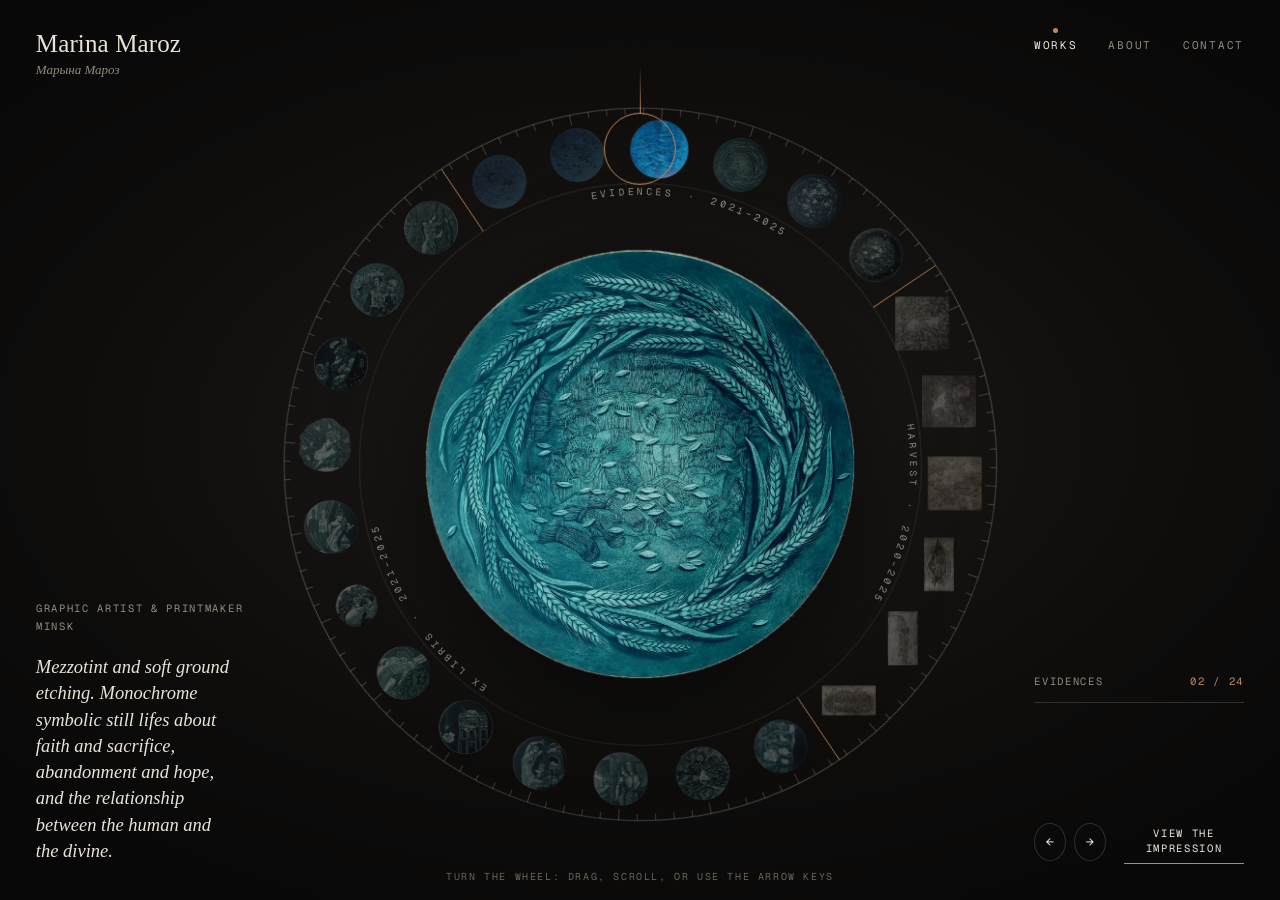
==== commit 847b7072: "Save design option: wheel Alternative design built from scratch for comparison; not deployed (Pages " ====
--- a/docs/index.html
+++ b/docs/index.html
@@ -6,8 +6,9 @@
 
 <meta name="viewport" content="width=device-width, initial-scale=1.0, user-scalable=yes">
 
+<meta name="description" content="Marina Maroz, graphic artist and printmaker from Minsk: mezzotint, soft ground etching and ex libris.">
 
-<title>Graphic artist &amp; printmaker – Marina Maroz</title>
+<title>Marina Maroz · Graphic artist &amp; printmaker – Marina Maroz</title>
 <style>
 /* Default styles provided by pandoc.
 ** See https://pandoc.org/MANUAL.html#variables-for-html for config info.
@@ -31,103 +32,95 @@
 
 
 <link href="./images/favicon.svg" rel="icon" type="image/svg+xml">
-<meta name="theme-color" content="#e9e9e4">
+<meta name="theme-color" content="#0e0d0c">
 <link rel="preconnect" href="https://fonts.googleapis.com">
 <link rel="preconnect" href="https://fonts.gstatic.com" crossorigin="">
-<link rel="stylesheet" href="https://fonts.googleapis.com/css2?family=Archivo:wdth,wght@62..125,100..900&amp;family=IBM+Plex+Mono:wght@400;500&amp;display=swap">
+<link href="https://fonts.googleapis.com/css2?family=Geist+Mono:wght@300;400&amp;family=IM+Fell+English:ital@0;1&amp;family=Old+Standard+TT:ital@0;1&amp;display=swap" rel="stylesheet">
+<script>document.documentElement.classList.add('js')</script>
 
 
-<link rel="stylesheet" href="styles/catalogue.css">
+<link rel="stylesheet" href="styles/site.css">
 </head>
 
-<body>
+<body class="velvet page-wheel">
 
-<a class="skip" href="#main">Skip to content</a>
-<header class="site-head mono">
-  <a class="h-name" href="index.html">Marina Maroz</a>
-  <span class="h-role">Graphic artist &amp; printmaker</span>
-  <nav class="h-nav" aria-label="Main">
-    <a href="works.html" data-nav="works">Works<sup>24</sup></a>
-    <a href="about.html" data-nav="about">Artist</a>
-    <a href="contact.html" data-nav="contact">Contact</a>
+<header class="frame" role="banner">
+  <a class="mark" href="index.html" aria-label="Marina Maroz, home">
+    <span class="mark-name">Marina Maroz</span>
+    <span class="mark-native" lang="be">Марына Мароз</span>
+  </a>
+  <nav class="menu" aria-label="Main">
+    <a href="index.html" data-page="index">Works</a>
+    <a href="about.html" data-page="about">About</a>
+    <a href="contact.html" data-page="contact">Contact</a>
   </nav>
-  <span class="h-loc"><span lang="be">Мінск</span> <time class="h-clock">53.90° N</time></span>
 </header>
-<main id="main"><header id="title-block-header" class="quarto-title-block"></header>
 
 
 
 
-<section class="hero">
-  <div class="hero-meta mono">
-    <p><span class="k">01</span>Graphic artist &amp; printmaker.<br>Mezzotint, soft ground etching, ex libris.</p>
-    <p><span class="k">02</span>Born 1984, Minsk.<br>MFA, Belarusian State Academy of Arts, 2008.</p>
-    <p><span class="k">03</span><a href="works.html">Catalogue 2020—2025:<br>24 works in three series →</a></p>
+<!-- generated by scripts/build_site.py: edit images/works.json and re-run instead of editing by hand -->
+<main class="stage" id="stage"><header id="title-block-header" class="quarto-title-block"></header>
+  <h1 class="sr-only">Marina Maroz: works</h1>
+  <section class="intro">
+    <p class="role">Graphic artist &amp; printmaker<br>Minsk</p>
+    <p class="statement">Mezzotint and soft ground etching. Monochrome symbolic still lifes about faith and sacrifice, abandonment and hope, and the relationship between the human and the divine.</p>
+  </section>
+
+  <div class="wheel" id="wheel" data-start="harvest-time" role="region" aria-roledescription="carousel" aria-label="Works, arranged on a wheel. Use the arrow keys to turn it.">
+    <div class="rotor" id="rotor">
+      <svg class="dial" viewbox="0 0 1000 1000" aria-hidden="true" focusable="false"><defs><path id="arc" d="M500,124 A376,376 0 1,1 499.99,124"></path></defs><circle class="c-outer" cx="500" cy="500" r="497"></circle><circle class="c-inner" cx="500" cy="500" r="392"></circle><path class="ticks" d="M500.0,18.0L500.0,3.0M525.5,12.7L526.0,3.7M551.0,14.7L552.0,5.7M576.3,18.0L577.7,9.1M601.5,22.7L603.3,13.9M624.8,34.4L628.6,19.9M650.8,35.9L653.6,27.3M674.9,44.4L678.1,36.0M698.5,54.2L702.1,46.0M721.5,65.2L725.6,57.2M741.0,82.6L748.5,69.6M765.8,90.7L770.7,83.2M786.8,105.2L792.1,97.9M807.1,120.8L812.8,113.8M826.5,137.3L832.6,130.7M840.8,159.2L851.4,148.6M862.7,173.5L869.3,167.4M879.2,192.9L886.2,187.2M894.8,213.2L902.1,207.9M909.3,234.2L916.8,229.3M917.4,259.0L930.4,251.5M934.8,278.5L942.8,274.4M945.8,301.5L954.0,297.9M955.6,325.1L964.0,321.9M964.1,349.2L972.7,346.4M965.6,375.2L980.1,371.4M977.3,398.5L986.1,396.7M982.0,423.7L990.9,422.3M985.3,449.0L994.3,448.0M987.3,474.5L996.3,474.0M982.0,500.0L997.0,500.0M987.3,525.5L996.3,526.0M985.3,551.0L994.3,552.0M982.0,576.3L990.9,577.7M977.3,601.5L986.1,603.3M965.6,624.8L980.1,628.6M964.1,650.8L972.7,653.6M955.6,674.9L964.0,678.1M945.8,698.5L954.0,702.1M934.8,721.5L942.8,725.6M917.4,741.0L930.4,748.5M909.3,765.8L916.8,770.7M894.8,786.8L902.1,792.1M879.2,807.1L886.2,812.8M862.7,826.5L869.3,832.6M840.8,840.8L851.4,851.4M826.5,862.7L832.6,869.3M807.1,879.2L812.8,886.2M786.8,894.8L792.1,902.1M765.8,909.3L770.7,916.8M741.0,917.4L748.5,930.4M721.5,934.8L725.6,942.8M698.5,945.8L702.1,954.0M674.9,955.6L678.1,964.0M650.8,964.1L653.6,972.7M624.8,965.6L628.6,980.1M601.5,977.3L603.3,986.1M576.3,982.0L577.7,990.9M551.0,985.3L552.0,994.3M525.5,987.3L526.0,996.3M500.0,982.0L500.0,997.0M474.5,987.3L474.0,996.3M449.0,985.3L448.0,994.3M423.7,982.0L422.3,990.9M398.5,977.3L396.7,986.1M375.2,965.6L371.4,980.1M349.2,964.1L346.4,972.7M325.1,955.6L321.9,964.0M301.5,945.8L297.9,954.0M278.5,934.8L274.4,942.8M259.0,917.4L251.5,930.4M234.2,909.3L229.3,916.8M213.2,894.8L207.9,902.1M192.9,879.2L187.2,886.2M173.5,862.7L167.4,869.3M159.2,840.8L148.6,851.4M137.3,826.5L130.7,832.6M120.8,807.1L113.8,812.8M105.2,786.8L97.9,792.1M90.7,765.8L83.2,770.7M82.6,741.0L69.6,748.5M65.2,721.5L57.2,725.6M54.2,698.5L46.0,702.1M44.4,674.9L36.0,678.1M35.9,650.8L27.3,653.6M34.4,624.8L19.9,628.6M22.7,601.5L13.9,603.3M18.0,576.3L9.1,577.7M14.7,551.0L5.7,552.0M12.7,525.5L3.7,526.0M18.0,500.0L3.0,500.0M12.7,474.5L3.7,474.0M14.7,449.0L5.7,448.0M18.0,423.7L9.1,422.3M22.7,398.5L13.9,396.7M34.4,375.2L19.9,371.4M35.9,349.2L27.3,346.4M44.4,325.1L36.0,321.9M54.2,301.5L46.0,297.9M65.2,278.5L57.2,274.4M82.6,259.0L69.6,251.5M90.7,234.2L83.2,229.3M105.2,213.2L97.9,207.9M120.8,192.9L113.8,187.2M137.3,173.5L130.7,167.4M159.2,159.2L148.6,148.6M173.5,137.3L167.4,130.7M192.9,120.8L187.2,113.8M213.2,105.2L207.9,97.9M234.2,90.7L229.3,83.2M259.0,82.6L251.5,69.6M278.5,65.2L274.4,57.2M301.5,54.2L297.9,46.0M325.1,44.4L321.9,36.0M349.2,35.9L346.4,27.3M375.2,34.4L371.4,19.9M398.5,22.7L396.7,13.9M423.7,18.0L422.3,9.1M449.0,14.7L448.0,5.7M474.5,12.7L474.0,3.7"></path><line class="divide" x1="448.8" y1="111.4" x2="435.1" y2="7.3"></line><text class="inscr"><textpath href="#arc" startoffset="10.417%" text-anchor="middle">Evidences  ·  2021–2025</textpath></text><line class="divide" x1="888.6" y1="448.8" x2="992.7" y2="435.1"></line><text class="inscr"><textpath href="#arc" startoffset="35.417%" text-anchor="middle">Harvest  ·  2020–2025</textpath></text><line class="divide" x1="551.2" y1="888.6" x2="564.9" y2="992.7"></line><text class="inscr"><textpath href="#arc" startoffset="72.917%" text-anchor="middle">Ex libris  ·  2021–2025</textpath></text></svg>
+      <div class="beads"><button class="bead" style="--a:0.000deg;--i:0" data-i="0" aria-label="Reconciliation circle, 2025"><img src="images/thumb/reconciliation-circle.webp" alt="" width="80" height="80" decoding="async"></button><button class="bead" style="--a:15.000deg;--i:1" data-i="1" aria-label="Salvific meal, 2025"><img src="images/thumb/salvific-meal.webp" alt="" width="80" height="80" decoding="async"></button><button class="bead" style="--a:30.000deg;--i:2" data-i="2" aria-label="Quiet refuge, 2025"><img src="images/thumb/quiet-refuge.webp" alt="" width="80" height="80" decoding="async"></button><button class="bead" style="--a:45.000deg;--i:3" data-i="3" aria-label="Harvest time, 2025"><img src="images/thumb/harvest-time.webp" alt="" width="80" height="80" decoding="async"></button><button class="bead" style="--a:60.000deg;--i:4" data-i="4" aria-label="Great expectations, 2022"><img src="images/thumb/great-expectations.webp" alt="" width="80" height="80" decoding="async"></button><button class="bead" style="--a:75.000deg;--i:5" data-i="5" aria-label="Predestination, 2021"><img src="images/thumb/predestination.webp" alt="" width="80" height="80" decoding="async"></button><button class="bead" style="--a:90.000deg;--i:6" data-i="6" aria-label="Found, 2023"><img src="images/thumb/found.webp" alt="" width="80" height="80" decoding="async"></button><button class="bead" style="--a:105.000deg;--i:7" data-i="7" aria-label="Good news, 2024"><img src="images/thumb/good-news.webp" alt="" width="80" height="80" decoding="async"></button><button class="bead" style="--a:120.000deg;--i:8" data-i="8" aria-label="New pearls, 2025"><img src="images/thumb/new-pearls.webp" alt="" width="80" height="80" decoding="async"></button><button class="bead" style="--a:135.000deg;--i:9" data-i="9" aria-label="Binded, 2021"><img src="images/thumb/binded.webp" alt="" width="80" height="80" decoding="async"></button><button class="bead" style="--a:150.000deg;--i:10" data-i="10" aria-label="Wide open, 2021"><img src="images/thumb/wide-open.webp" alt="" width="80" height="80" decoding="async"></button><button class="bead" style="--a:165.000deg;--i:11" data-i="11" aria-label="Abandoned, 2020"><img src="images/thumb/abandoned.webp" alt="" width="80" height="80" decoding="async"></button><button class="bead" style="--a:180.000deg;--i:12" data-i="12" aria-label="Bittersweet memories, 2023"><img src="images/thumb/bittersweet-memories.webp" alt="" width="80" height="80" decoding="async"></button><button class="bead" style="--a:195.000deg;--i:13" data-i="13" aria-label="Treasure, 2021"><img src="images/thumb/treasure.webp" alt="" width="80" height="80" decoding="async"></button><button class="bead" style="--a:210.000deg;--i:14" data-i="14" aria-label="Hommage Giorgio de Chirico, 2023"><img src="images/thumb/hommage-de-chirico.webp" alt="" width="80" height="80" decoding="async"></button><button class="bead" style="--a:225.000deg;--i:15" data-i="15" aria-label="In flight, 2022"><img src="images/thumb/in-flight.webp" alt="" width="80" height="80" decoding="async"></button><button class="bead" style="--a:240.000deg;--i:16" data-i="16" aria-label="Cognition, 2023"><img src="images/thumb/cognition.webp" alt="" width="80" height="80" decoding="async"></button><button class="bead" style="--a:255.000deg;--i:17" data-i="17" aria-label="West Side Story, 2023"><img src="images/thumb/west-side-story.webp" alt="" width="80" height="80" decoding="async"></button><button class="bead" style="--a:270.000deg;--i:18" data-i="18" aria-label="At rest, 2022"><img src="images/thumb/at-rest.webp" alt="" width="80" height="80" decoding="async"></button><button class="bead" style="--a:285.000deg;--i:19" data-i="19" aria-label="Hommage René Magritte, 2022"><img src="images/thumb/hommage-magritte.webp" alt="" width="80" height="80" decoding="async"></button><button class="bead" style="--a:300.000deg;--i:20" data-i="20" aria-label="In dreams, 2021"><img src="images/thumb/in-dreams.webp" alt="" width="80" height="80" decoding="async"></button><button class="bead" style="--a:315.000deg;--i:21" data-i="21" aria-label="Vanity, 2021"><img src="images/thumb/vanity.webp" alt="" width="80" height="80" decoding="async"></button><button class="bead" style="--a:330.000deg;--i:22" data-i="22" aria-label="Books catcher, 2023"><img src="images/thumb/books-catcher.webp" alt="" width="80" height="80" decoding="async"></button><button class="bead" style="--a:345.000deg;--i:23" data-i="23" aria-label="In the secret garden, 2025"><img src="images/thumb/in-the-secret-garden.webp" alt="" width="80" height="80" decoding="async"></button></div>
+    </div>
+    <span class="aperture" aria-hidden="true"></span>
+    <button class="hub" id="hub" aria-label="View Harvest time large">
+      <img class="plate is-on" src="images/cut/harvest-time.webp" alt="Harvest time, 2025" fetchpriority="high">
+      <img class="plate" src="[data-uri]" alt="">
+    </button>
   </div>
-  <h1 class="mega" aria-label="Marina Maroz">
-    <span class="mega-l1" aria-hidden="true">Marina</span>
-    <span class="mega-l2" aria-hidden="true">Mar<a class="mega-o" href="works.html#harvest-time" aria-label="Open the work shown"><img src="images/thumb/harvest-time.webp" alt="" class="o-a"><img src="images/thumb/harvest-time.webp" alt="" class="o-b"></a>z</span>
-  </h1>
-  <p class="o-cap mono"><span class="o-fig">Fig. 04</span> <span class="o-text"><em>Harvest time</em>, 2025. Mezzotint on paper, ⌀ 50 cm</span></p>
-</section>
 
-<section class="statement">
-  <span class="mono s-label">§ Practice</span>
-  <p class="s-big">Monochrome symbolic still lifes exploring faith and sacrifice, abandonment and hope, and the relationship between the human and the divine.</p>
-  <p class="s-small">Marina Maroz (b. 1984, Minsk) is a graphic artist and printmaker whose practice centres on etching, in particular mezzotint and soft ground etching. She lives and works in Minsk. <a href="about.html">About the artist →</a></p>
-</section>
+  <section class="caption" id="caption" aria-live="polite">
+    <p class="cap-series"><span id="cap-series">Evidences</span><span class="cap-count"><span id="cap-n">04</span> / 24</span></p>
+    <h2 class="cap-title" id="cap-title">Harvest time</h2>
+    <p class="cap-meta" id="cap-meta">2025 · Mezzotint on paper · ⌀ 50 cm</p>
+    <div class="cap-actions">
+      <button class="turn" id="prev" aria-label="Previous work">←</button>
+      <button class="turn" id="next" aria-label="Next work">→</button>
+      <button class="open" id="open">View the impression</button>
+    </div>
+  </section>
 
-<section class="contents">
-  <div class="ct-head mono"><span>Contents</span><span>Series</span><span>Years</span><span>Works</span></div>
-  <a class="ct-row" href="works.html?s=evidences">
-    <span class="ct-no mono">I</span><span class="ct-name">Evidences</span>
-    <span class="ct-yrs mono">2021—2025</span><span class="ct-n mono">06</span>
-    <span class="ct-strip"><img src="images/thumb/reconciliation-circle.webp" alt="" loading="lazy"><img src="images/thumb/salvific-meal.webp" alt="" loading="lazy"><img src="images/thumb/quiet-refuge.webp" alt="" loading="lazy"><img src="images/thumb/harvest-time.webp" alt="" loading="lazy"><img src="images/thumb/great-expectations.webp" alt="" loading="lazy"><img src="images/thumb/predestination.webp" alt="" loading="lazy"></span>
-  </a>
-  <a class="ct-row" href="works.html?s=harvest">
-    <span class="ct-no mono">II</span><span class="ct-name">Harvest</span>
-    <span class="ct-yrs mono">2020—2025</span><span class="ct-n mono">06</span>
-    <span class="ct-strip"><img src="images/thumb/found.webp" alt="" loading="lazy"><img src="images/thumb/good-news.webp" alt="" loading="lazy"><img src="images/thumb/new-pearls.webp" alt="" loading="lazy"><img src="images/thumb/binded.webp" alt="" loading="lazy"><img src="images/thumb/wide-open.webp" alt="" loading="lazy"><img src="images/thumb/abandoned.webp" alt="" loading="lazy"></span>
-  </a>
-  <a class="ct-row" href="works.html?s=exlibris">
-    <span class="ct-no mono">III</span><span class="ct-name">Ex libris</span>
-    <span class="ct-yrs mono">2021—2025</span><span class="ct-n mono">12</span>
-    <span class="ct-strip"><img src="images/thumb/bittersweet-memories.webp" alt="" loading="lazy"><img src="images/thumb/treasure.webp" alt="" loading="lazy"><img src="images/thumb/hommage-de-chirico.webp" alt="" loading="lazy"><img src="images/thumb/in-flight.webp" alt="" loading="lazy"><img src="images/thumb/cognition.webp" alt="" loading="lazy"><img src="images/thumb/west-side-story.webp" alt="" loading="lazy"><img src="images/thumb/at-rest.webp" alt="" loading="lazy"><img src="images/thumb/hommage-magritte.webp" alt="" loading="lazy"><img src="images/thumb/in-dreams.webp" alt="" loading="lazy"><img src="images/thumb/vanity.webp" alt="" loading="lazy"><img src="images/thumb/books-catcher.webp" alt="" loading="lazy"><img src="images/thumb/in-the-secret-garden.webp" alt="" loading="lazy"></span>
-  </a>
-</section>
+  <p class="hint" id="hint" aria-hidden="true">Turn the wheel: drag, scroll, or use the arrow keys</p>
 
-<figure class="plate-detail">
-  <img src="images/details/abandoned.jpg" alt="Abandoned, 2020, soft ground etching, detail" loading="lazy">
-  <figcaption class="mono"><span>Fig. 12, detail</span><span><em>Abandoned</em>, 2020</span><span>Soft ground etching on paper, 40 × 70 cm</span><a href="works.html#abandoned">View the whole plate →</a></figcaption>
-</figure>
+  <noscript><ol class="plain-list"><li><a href="images/works/reconciliation-circle.jpg"><em>Reconciliation circle</em>, 2025</a>. Acrylic on hardboard, ⌀ 50 cm</li><li><a href="images/works/salvific-meal.jpg"><em>Salvific meal</em>, 2025</a>. Acrylic on hardboard, ⌀ 50 cm</li><li><a href="images/works/quiet-refuge.jpg"><em>Quiet refuge</em>, 2025</a>. Acrylic on hardboard, ⌀ 50 cm</li><li><a href="images/works/harvest-time.jpg"><em>Harvest time</em>, 2025</a>. Mezzotint on paper, ⌀ 50 cm</li><li><a href="images/works/great-expectations.jpg"><em>Great expectations</em>, 2022</a>. Mezzotint on paper, ⌀ 40 cm</li><li><a href="images/works/predestination.jpg"><em>Predestination</em>, 2021</a>. Mezzotint on paper, ⌀ 40 cm</li><li><a href="images/works/found.jpg"><em>Found</em>, 2023</a>. Soft ground etching on paper, 35 × 35 cm</li><li><a href="images/works/good-news.jpg"><em>Good news</em>, 2024</a>. Soft ground etching on paper, 35 × 35 cm</li><li><a href="images/works/new-pearls.jpg"><em>New pearls</em>, 2025</a>. Soft ground etching on paper, 35 × 35 cm</li><li><a href="images/works/binded.jpg"><em>Binded</em>, 2021</a>. Soft ground etching on paper, 64 × 34 cm</li><li><a href="images/works/wide-open.jpg"><em>Wide open</em>, 2021</a>. Soft ground etching on paper, 64 × 34 cm</li><li><a href="images/works/abandoned.jpg"><em>Abandoned</em>, 2020</a>. Soft ground etching on paper, 40 × 70 cm</li><li><a href="images/works/bittersweet-memories.jpg"><em>Bittersweet memories</em>, 2023</a>. Mezzotint on paper, ⌀ 14 cm</li><li><a href="images/works/treasure.jpg"><em>Treasure</em>, 2021</a>. Mezzotint on paper, ⌀ 14 cm</li><li><a href="images/works/hommage-de-chirico.jpg"><em>Hommage Giorgio de Chirico</em>, 2023</a>. Mezzotint on paper, ⌀ 14 cm</li><li><a href="images/works/in-flight.jpg"><em>In flight</em>, 2022</a>. Mezzotint on paper, ⌀ 14 cm</li><li><a href="images/works/cognition.jpg"><em>Cognition</em>, 2023</a>. Mezzotint on paper, ⌀ 14 cm</li><li><a href="images/works/west-side-story.jpg"><em>West Side Story</em>, 2023</a>. Mezzotint on paper, ⌀ 14 cm</li><li><a href="images/works/at-rest.jpg"><em>At rest</em>, 2022</a>. Mezzotint on paper, ⌀ 14 cm</li><li><a href="images/works/hommage-magritte.jpg"><em>Hommage René Magritte</em>, 2022</a>. Mezzotint on paper, ⌀ 14 cm</li><li><a href="images/works/in-dreams.jpg"><em>In dreams</em>, 2021</a>. Mezzotint on paper, ⌀ 14 cm</li><li><a href="images/works/vanity.jpg"><em>Vanity</em>, 2021</a>. Mezzotint on paper, ⌀ 14 cm</li><li><a href="images/works/books-catcher.jpg"><em>Books catcher</em>, 2023</a>. Mezzotint on paper, ⌀ 14 cm</li><li><a href="images/works/in-the-secret-garden.jpg"><em>In the secret garden</em>, 2025</a>. Mezzotint on paper, ⌀ 14 cm</li></ol></noscript>
+</main>
 
-<section class="recent">
-  <span class="mono s-label">§ Recent</span>
-  <ol class="rec">
-    <li><span class="mono">2025</span><span>VI International Ex Libris Competition</span><span class="mono">Largo Art Gallery, Varna, Bulgaria</span></li>
-    <li><span class="mono">2024</span><span><em>Evidences</em>, solo exhibition</span><span class="mono">Terra Graphica Sacrum, Palace of Art, Minsk</span></li>
-    <li><span class="mono">2023</span><span><em>Autumn Salon</em></span><span class="mono">Palace of Art, Minsk</span></li>
-    <li><span class="mono">2022</span><span><em>The World of Mezzotint</em></span><span class="mono">National Center for Contemporary Arts, Minsk</span></li>
-  </ol>
-  <a class="mono more" href="about.html#cv">Full biography &amp; CV →</a>
-</section>
+<div class="proof" id="proof" role="dialog" aria-modal="true" aria-labelledby="p-title" hidden="">
+  <div class="proof-sheet">
+    <figure class="impression" id="impression">
+      <div class="plate-mark" id="plate-mark"><img id="p-img" alt=""></div>
+      <figcaption class="pencil">
+        <span class="p-left"><em id="p-title"></em></span>
+        <span class="p-mid" id="p-med"></span>
+        <span class="p-right" id="p-year"></span>
+      </figcaption>
+    </figure>
+  </div>
+  <div class="proof-bar">
+    <span class="p-count" id="p-count"></span>
+    <span class="p-tools">
+      <button class="p-btn" id="p-detail" hidden="">Detail</button>
+      <button class="p-btn" id="p-prev" aria-label="Previous work">←</button>
+      <button class="p-btn" id="p-next" aria-label="Next work">→</button>
+      <button class="p-btn" id="p-close">Close</button>
+    </span>
+  </div>
+</div>
+
+<script type="application/json" id="works-data">[{"slug": "reconciliation-circle", "title": "Reconciliation circle", "year": 2025, "series": "Evidences", "medium": "Acrylic on hardboard", "size": "⌀ 50 cm", "cut": "images/cut/reconciliation-circle.webp", "print": "images/works/reconciliation-circle.jpg", "detail": null, "round": true}, {"slug": "salvific-meal", "title": "Salvific meal", "year": 2025, "series": "Evidences", "medium": "Acrylic on hardboard", "size": "⌀ 50 cm", "cut": "images/cut/salvific-meal.webp", "print": "images/works/salvific-meal.jpg", "detail": null, "round": true}, {"slug": "quiet-refuge", "title": "Quiet refuge", "year": 2025, "series": "Evidences", "medium": "Acrylic on hardboard", "size": "⌀ 50 cm", "cut": "images/cut/quiet-refuge.webp", "print": "images/works/quiet-refuge.jpg", "detail": null, "round": true}, {"slug": "harvest-time", "title": "Harvest time", "year": 2025, "series": "Evidences", "medium": "Mezzotint on paper", "size": "⌀ 50 cm", "cut": "images/cut/harvest-time.webp", "print": "images/works/harvest-time.jpg", "detail": null, "round": true}, {"slug": "great-expectations", "title": "Great expectations", "year": 2022, "series": "Evidences", "medium": "Mezzotint on paper", "size": "⌀ 40 cm", "cut": "images/cut/great-expectations.webp", "print": "images/works/great-expectations.jpg", "detail": null, "round": true}, {"slug": "predestination", "title": "Predestination", "year": 2021, "series": "Evidences", "medium": "Mezzotint on paper", "size": "⌀ 40 cm", "cut": "images/cut/predestination.webp", "print": "images/works/predestination.jpg", "detail": null, "round": true}, {"slug": "found", "title": "Found", "year": 2023, "series": "Harvest", "medium": "Soft ground etching on paper", "size": "35 × 35 cm", "cut": "images/cut/found.webp", "print": "images/works/found.jpg", "detail": "images/details/found.jpg", "round": false}, {"slug": "good-news", "title": "Good news", "year": 2024, "series": "Harvest", "medium": "Soft ground etching on paper", "size": "35 × 35 cm", "cut": "images/cut/good-news.webp", "print": "images/works/good-news.jpg", "detail": "images/details/good-news.jpg", "round": false}, {"slug": "new-pearls", "title": "New pearls", "year": 2025, "series": "Harvest", "medium": "Soft ground etching on paper", "size": "35 × 35 cm", "cut": "images/cut/new-pearls.webp", "print": "images/works/new-pearls.jpg", "detail": null, "round": false}, {"slug": "binded", "title": "Binded", "year": 2021, "series": "Harvest", "medium": "Soft ground etching on paper", "size": "64 × 34 cm", "cut": "images/cut/binded.webp", "print": "images/works/binded.jpg", "detail": null, "round": false}, {"slug": "wide-open", "title": "Wide open", "year": 2021, "series": "Harvest", "medium": "Soft ground etching on paper", "size": "64 × 34 cm", "cut": "images/cut/wide-open.webp", "print": "images/works/wide-open.jpg", "detail": "images/details/wide-open.jpg", "round": false}, {"slug": "abandoned", "title": "Abandoned", "year": 2020, "series": "Harvest", "medium": "Soft ground etching on paper", "size": "40 × 70 cm", "cut": "images/cut/abandoned.webp", "print": "images/works/abandoned.jpg", "detail": "images/details/abandoned.jpg", "round": false}, {"slug": "bittersweet-memories", "title": "Bittersweet memories", "year": 2023, "series": "Ex libris", "medium": "Mezzotint on paper", "size": "⌀ 14 cm", "cut": "images/cut/bittersweet-memories.webp", "print": "images/works/bittersweet-memories.jpg", "detail": null, "round": true}, {"slug": "treasure", "title": "Treasure", "year": 2021, "series": "Ex libris", "medium": "Mezzotint on paper", "size": "⌀ 14 cm", "cut": "images/cut/treasure.webp", "print": "images/works/treasure.jpg", "detail": null, "round": true}, {"slug": "hommage-de-chirico", "title": "Hommage Giorgio de Chirico", "year": 2023, "series": "Ex libris", "medium": "Mezzotint on paper", "size": "⌀ 14 cm", "cut": "images/cut/hommage-de-chirico.webp", "print": "images/works/hommage-de-chirico.jpg", "detail": null, "round": true}, {"slug": "in-flight", "title": "In flight", "year": 2022, "series": "Ex libris", "medium": "Mezzotint on paper", "size": "⌀ 14 cm", "cut": "images/cut/in-flight.webp", "print": "images/works/in-flight.jpg", "detail": null, "round": true}, {"slug": "cognition", "title": "Cognition", "year": 2023, "series": "Ex libris", "medium": "Mezzotint on paper", "size": "⌀ 14 cm", "cut": "images/cut/cognition.webp", "print": "images/works/cognition.jpg", "detail": null, "round": true}, {"slug": "west-side-story", "title": "West Side Story", "year": 2023, "series": "Ex libris", "medium": "Mezzotint on paper", "size": "⌀ 14 cm", "cut": "images/cut/west-side-story.webp", "print": "images/works/west-side-story.jpg", "detail": null, "round": true}, {"slug": "at-rest", "title": "At rest", "year": 2022, "series": "Ex libris", "medium": "Mezzotint on paper", "size": "⌀ 14 cm", "cut": "images/cut/at-rest.webp", "print": "images/works/at-rest.jpg", "detail": null, "round": true}, {"slug": "hommage-magritte", "title": "Hommage René Magritte", "year": 2022, "series": "Ex libris", "medium": "Mezzotint on paper", "size": "⌀ 14 cm", "cut": "images/cut/hommage-magritte.webp", "print": "images/works/hommage-magritte.jpg", "detail": null, "round": true}, {"slug": "in-dreams", "title": "In dreams", "year": 2021, "series": "Ex libris", "medium": "Mezzotint on paper", "size": "⌀ 14 cm", "cut": "images/cut/in-dreams.webp", "print": "images/works/in-dreams.jpg", "detail": null, "round": true}, {"slug": "vanity", "title": "Vanity", "year": 2021, "series": "Ex libris", "medium": "Mezzotint on paper", "size": "⌀ 14 cm", "cut": "images/cut/vanity.webp", "print": "images/works/vanity.jpg", "detail": null, "round": true}, {"slug": "books-catcher", "title": "Books catcher", "year": 2023, "series": "Ex libris", "medium": "Mezzotint on paper", "size": "⌀ 14 cm", "cut": "images/cut/books-catcher.webp", "print": "images/works/books-catcher.jpg", "detail": null, "round": true}, {"slug": "in-the-secret-garden", "title": "In the secret garden", "year": 2025, "series": "Ex libris", "medium": "Mezzotint on paper", "size": "⌀ 14 cm", "cut": "images/cut/in-the-secret-garden.webp", "print": "images/works/in-the-secret-garden.jpg", "detail": null, "round": true}]</script>
 
 
-</main>
-<footer class="site-foot">
-  <div class="f-call">
-    <span class="mono f-label">Correspondence</span>
-    <a class="f-mail" href="mailto:marinamaroz2018@gmail.com">marinamaroz2018<wbr>@gmail.com</a>
-  </div>
-  <div class="f-row mono">
-    <a href="https://www.instagram.com/marozmarina" target="_blank" rel="noopener">Instagram @marozmarina ↗</a>
-    <span>Studio: Minsk, Belarus</span>
-    <span lang="be">Марына Мароз</span>
-    <span>© 2026 Marina Maroz. All images © the artist</span>
-    <a href="#main" class="f-top">Top ↑</a>
-  </div>
-</footer>
-<script src="assets/site.js" defer=""></script>
+<script src="scripts/site.js" defer=""></script>
 
 
 
--- a/docs/styles/site.css
+++ b/docs/styles/site.css
@@ -0,0 +1,338 @@
+/* Marina Maroz — "The Wheel"
+   Velvet: the rocked mezzotint ground, worked from dark to light.
+   Paper:  the impression, pulled through the press. */
+
+:root {
+  --velvet: #0d0c0b;
+  --velvet-hi: #1c1a17;
+  --burnish: #e9e2d5;
+  --dim: #8f877a;
+  --hair: rgba(233, 226, 213, .17);
+  --copper: #c08457;
+  --paper: #efe9dd;
+  --paper-hi: #f6f2ea;
+  --ink: #1b1917;
+  --graphite: #615b52;
+  --rule: rgba(27, 25, 23, .14);
+
+  --serif: "IM Fell English", "Old Standard TT", Georgia, serif;
+  --mono: "Geist Mono", ui-monospace, "SFMono-Regular", Menlo, monospace;
+  --gutter: clamp(16px, 2.8vw, 40px);
+  --ease: cubic-bezier(.65, 0, .2, 1);
+}
+
+*, *::before, *::after { box-sizing: border-box; }
+html { -webkit-text-size-adjust: 100%; }
+body {
+  margin: 0; min-height: 100svh; overflow-x: hidden;
+  font-family: var(--serif); font-size: 18px; line-height: 1.5;
+  -webkit-font-smoothing: antialiased; text-rendering: optimizeLegibility;
+}
+img { max-width: 100%; display: block; }
+button { font: inherit; color: inherit; background: none; border: 0; padding: 0; cursor: pointer; }
+a { color: inherit; }
+:focus-visible { outline: 1px solid var(--copper); outline-offset: 4px; }
+.sr-only { position: absolute; width: 1px; height: 1px; overflow: hidden; clip: rect(0 0 0 0); white-space: nowrap; }
+::selection { background: var(--copper); color: var(--velvet); }
+
+/* Quarto leftovers */
+#quarto-content, main.content, #quarto-document-content { margin: 0; padding: 0; max-width: none; }
+#title-block-header, .quarto-title-block, #quarto-header, .nav-footer, #quarto-margin-sidebar, #quarto-sidebar { display: none !important; }
+
+/* ---------- grounds ---------- */
+body.velvet {
+  color: var(--burnish);
+  background: var(--velvet) radial-gradient(ellipse 70% 60% at 50% 48%, var(--velvet-hi) 0%, var(--velvet) 62%, #080707 100%) fixed;
+}
+body.paper { color: var(--ink); background: var(--paper); }
+body::after {               /* the rocked burr / the tooth of the paper */
+  content: ""; position: fixed; inset: 0; pointer-events: none; z-index: 100;
+  background-image: url("data:image/svg+xml;utf8,<svg xmlns='http://www.w3.org/2000/svg' width='220' height='220'><filter id='n'><feTurbulence type='fractalNoise' baseFrequency='.9' numOctaves='2' stitchTiles='stitch'/><feColorMatrix type='saturate' values='0'/></filter><rect width='100%' height='100%' filter='url(%23n)'/></svg>");
+  opacity: .11; mix-blend-mode: overlay;
+}
+body.paper::after { opacity: .22; mix-blend-mode: multiply; filter: contrast(.6) brightness(1.25); }
+
+/* ---------- frame (header in the margins, like plate annotations) ---------- */
+.frame {
+  position: fixed; z-index: 20; top: 0; left: 0; right: 0;
+  display: flex; justify-content: space-between; align-items: flex-start;
+  padding: calc(var(--gutter) * .85) var(--gutter); pointer-events: none;
+}
+.frame > * { pointer-events: auto; }
+body.paper .frame { position: absolute; }
+.mark { text-decoration: none; display: flex; flex-direction: column; line-height: 1.1; }
+.mark-name { font-size: 25px; letter-spacing: .005em; }
+.mark-native { font-family: "Old Standard TT", var(--serif); font-style: italic; font-size: 13px; color: var(--dim); margin-top: 5px; }
+body.paper .mark-native { color: var(--graphite); }
+.menu { display: flex; gap: clamp(16px, 2.4vw, 34px); padding-top: 7px; }
+.menu a {
+  font-family: var(--mono); font-size: 11px; font-weight: 400; letter-spacing: .16em; text-transform: uppercase;
+  text-decoration: none; color: var(--dim); position: relative; transition: color .3s;
+}
+body.paper .menu a { color: var(--graphite); }
+.menu a:hover, .menu a[aria-current="page"] { color: inherit; }
+body.velvet .menu a:hover, body.velvet .menu a[aria-current="page"] { color: var(--burnish); }
+body.paper .menu a:hover, body.paper .menu a[aria-current="page"] { color: var(--ink); }
+.menu a[aria-current="page"]::before {
+  content: ""; position: absolute; left: 50%; top: -9px; width: 5px; height: 5px; margin-left: -3px;
+  border-radius: 50%; background: var(--copper);
+}
+
+/* ============================================================
+   THE WHEEL (index)
+   ============================================================ */
+body.page-wheel { overflow: hidden; height: 100svh; }
+.stage { position: fixed; inset: 0; --D: min(calc(100svh - 150px), 56vw, 860px); }
+
+.wheel {
+  position: absolute; left: 50%; top: calc(50% + 14px);
+  width: var(--D); height: var(--D); margin: calc(var(--D) / -2) 0 0 calc(var(--D) / -2);
+  touch-action: none; user-select: none; -webkit-user-select: none; cursor: grab;
+}
+.wheel.dragging { cursor: grabbing; }
+.rotor { position: absolute; inset: 0; transform: rotate(var(--t, 0deg)); will-change: transform; }
+.dial { position: absolute; inset: 0; width: 100%; height: 100%; overflow: visible; }
+.dial circle, .dial .ticks { fill: none; stroke: var(--burnish); stroke-width: 1; vector-effect: non-scaling-stroke; }
+.dial .c-outer { stroke-opacity: .26; }
+.dial .c-inner { stroke-opacity: .10; }
+.dial .ticks { stroke-opacity: .2; }
+.dial .divide { stroke: var(--copper); stroke-opacity: .7; stroke-width: 1; vector-effect: non-scaling-stroke; }
+.dial .inscr { font-family: var(--mono); font-size: 13.5px; letter-spacing: .32em; text-transform: uppercase; fill: var(--dim); }
+
+.beads { position: absolute; inset: 0; }
+.bead {
+  --s: calc(var(--D) * .076);
+  position: absolute; left: 50%; top: 50%; width: var(--s); height: var(--s); margin: calc(var(--s) / -2);
+  transform: rotate(var(--a)) translateY(calc(var(--D) * -.44)) rotate(calc(-1 * var(--a) - var(--t, 0deg)));
+  border-radius: 50%;
+}
+.bead img {
+  width: 100%; height: 100%; object-fit: contain; pointer-events: none;
+  opacity: .42; filter: saturate(.55) brightness(.85);
+  transition: opacity .5s, filter .5s, transform .5s var(--ease);
+}
+.bead:hover img, .bead:focus-visible img { opacity: .9; filter: none; }
+.bead.is-active img { opacity: 1; filter: none; transform: scale(1.08); }
+
+.aperture {
+  position: absolute; left: 50%; top: calc(50% - var(--D) * .44);
+  width: calc(var(--D) * .076 + 18px); height: calc(var(--D) * .076 + 18px);
+  transform: translate(-50%, -50%); border-radius: 50%; border: 1px solid var(--copper); pointer-events: none;
+}
+.aperture::before {     /* index mark, like the pointer on a dial */
+  content: ""; position: absolute; left: 50%; bottom: 100%; width: 1px; height: calc(var(--D) * .06 + 6px);
+  background: linear-gradient(to top, var(--copper), transparent);
+}
+
+.hub {
+  position: absolute; left: 50%; top: 50%;
+  width: calc(var(--D) * .6); height: calc(var(--D) * .6); margin: calc(var(--D) * -.3);
+  border-radius: 50%; cursor: zoom-in;
+}
+.plate {
+  position: absolute; inset: 0; width: 100%; height: 100%; object-fit: contain;
+  opacity: 0; transform: rotate(-9deg) scale(.97);
+  filter: brightness(.05) contrast(1.4) drop-shadow(0 30px 40px rgba(0, 0, 0, .0));
+  transition: opacity .7s ease, transform 1.3s var(--ease), filter 1.5s ease;
+}
+.plate.is-on {
+  opacity: 1; transform: none;
+  filter: brightness(1) contrast(1) drop-shadow(0 26px 46px rgba(0, 0, 0, .55));
+}
+
+.intro { position: absolute; left: var(--gutter); bottom: var(--gutter); width: min(290px, calc((100vw - var(--D)) / 2 - 2 * var(--gutter))); }
+.role { font-family: var(--mono); font-size: 10.5px; letter-spacing: .16em; text-transform: uppercase; color: var(--dim); margin: 0 0 18px; line-height: 1.7; }
+.statement { font-size: 18.5px; line-height: 1.42; margin: 0; color: var(--burnish); font-style: italic; text-wrap: pretty; }
+
+.caption {
+  position: absolute; right: var(--gutter); bottom: var(--gutter);
+  width: min(300px, calc((100vw - var(--D)) / 2 - 2 * var(--gutter)));
+}
+.cap-series {
+  display: flex; justify-content: space-between; margin: 0 0 14px; padding-bottom: 12px; border-bottom: 1px solid var(--hair);
+  font-family: var(--mono); font-size: 10.5px; letter-spacing: .16em; text-transform: uppercase; color: var(--dim);
+}
+.cap-count { color: var(--copper); }
+.cap-title { font-weight: 400; font-style: italic; font-size: clamp(28px, 2.5vw, 38px); line-height: 1.05; margin: 0 0 12px; letter-spacing: -.005em; text-wrap: balance; }
+.cap-meta { font-family: var(--mono); font-size: 11px; letter-spacing: .04em; color: var(--dim); margin: 0 0 22px; line-height: 1.6; }
+.cap-actions { display: flex; align-items: center; gap: 8px; }
+.turn {
+  width: 38px; height: 38px; border-radius: 50%; border: 1px solid var(--hair); font-family: var(--mono); font-size: 13px;
+  transition: border-color .3s, color .3s;
+}
+.turn:hover { border-color: var(--copper); color: var(--copper); }
+.open {
+  margin-left: 10px; font-family: var(--mono); font-size: 10.5px; letter-spacing: .16em; text-transform: uppercase;
+  padding: 6px 0; border-bottom: 1px solid var(--copper);
+}
+.open:hover { color: var(--copper); }
+.caption.swap .cap-title, .caption.swap .cap-meta { opacity: .0; transform: translateY(4px); }
+.cap-title, .cap-meta { transition: opacity .35s, transform .35s; }
+
+.hint {
+  position: absolute; left: 50%; bottom: 16px; transform: translateX(-50%); margin: 0; white-space: nowrap;
+  font-family: var(--mono); font-size: 10px; letter-spacing: .16em; text-transform: uppercase; color: var(--dim);
+  opacity: .7; transition: opacity 1.2s;
+}
+.hint.gone { opacity: 0; }
+.plain-list { position: relative; z-index: 5; columns: 2; padding: 120px var(--gutter); font-size: 15px; background: var(--velvet); }
+
+/* intro: the ground is rocked, then the light is scraped back */
+@media (prefers-reduced-motion: no-preference) {
+  .js .dial circle { stroke-dasharray: 3200; stroke-dashoffset: 3200; animation: draw 2.4s var(--ease) .1s forwards; }
+  .js .dial .ticks, .js .dial .divide, .js .dial .inscr { opacity: 0; animation: fade 1.4s ease 1.1s forwards; }
+  .js .bead { opacity: 0; animation: fade .9s ease forwards; animation-delay: calc(.5s + var(--i) * 45ms); }
+  .js .aperture, .js .caption, .js .intro, .js .hint { opacity: 0; animation: fade 1.2s ease 1.5s forwards; }
+  .js .hint { animation-name: fadehint; }
+  .js .hub { opacity: 0; filter: brightness(0); animation: emerge 2.6s ease .7s forwards; }
+}
+@keyframes draw { to { stroke-dashoffset: 0; } }
+@keyframes fade { to { opacity: 1; } }
+@keyframes emerge { 40% { opacity: 1; } to { opacity: 1; filter: brightness(1); } }
+@keyframes fadehint { to { opacity: .7; } }
+
+/* ---------- the impression (lightbox) ---------- */
+.proof {
+  position: fixed; inset: 0; z-index: 60; color: var(--ink); background: var(--paper);
+  clip-path: circle(var(--r, 0px) at var(--x, 50%) var(--y, 50%));
+  transition: clip-path .9s var(--ease);
+}
+.proof[hidden] { display: block; visibility: hidden; }
+.proof.is-open { clip-path: circle(var(--rmax, 150vmax) at var(--x, 50%) var(--y, 50%)); }
+.proof::after {
+  content: ""; position: absolute; inset: 0; pointer-events: none;
+  background-image: url("data:image/svg+xml;utf8,<svg xmlns='http://www.w3.org/2000/svg' width='220' height='220'><filter id='n'><feTurbulence type='fractalNoise' baseFrequency='.9' numOctaves='2' stitchTiles='stitch'/><feColorMatrix type='saturate' values='0'/></filter><rect width='100%' height='100%' filter='url(%23n)'/></svg>");
+  opacity: .2; mix-blend-mode: multiply; filter: contrast(.6) brightness(1.25);
+}
+.proof-sheet { position: absolute; inset: 0; display: grid; place-items: center; padding: 84px var(--gutter) 40px; overflow: auto; }
+.impression { margin: 0; width: fit-content; max-width: 100%; display: flex; flex-direction: column; align-items: stretch; }
+.plate-mark { position: relative; align-self: center; }
+.plate-mark img {
+  max-height: calc(100svh - 210px); max-width: min(86vw, 1100px); width: auto; height: auto;
+  mix-blend-mode: multiply; transition: opacity .5s;
+}
+.plate-mark.rect { padding: clamp(8px, 1.2vw, 16px); box-shadow: 0 0 0 1px rgba(70, 58, 44, .13), 1px 1px 0 1px rgba(255, 255, 255, .55), inset 1px 1px 3px rgba(70, 58, 44, .10); }
+.plate-mark.rect img { max-height: calc(100svh - 250px); max-width: calc(min(86vw, 1100px) - 32px); }
+.p-btn:focus-visible, .proof :focus-visible { outline: none; border-bottom-color: var(--copper); }
+.proof.loading .plate-mark img { opacity: 0; }
+.pencil {
+  width: 0; min-width: 100%; display: grid; grid-template-columns: 1fr auto 1fr; gap: 16px; align-items: baseline;
+  margin-top: 16px; color: var(--graphite); font-size: 17px; line-height: 1.25;
+}
+.p-mid { font-family: var(--mono); font-size: 10px; letter-spacing: .12em; text-transform: uppercase; text-align: center; }
+.p-right { text-align: right; font-style: italic; }
+.proof-bar {
+  position: absolute; top: 0; left: 0; right: 0; z-index: 2; display: flex; justify-content: space-between; align-items: center;
+  padding: calc(var(--gutter) * .85) var(--gutter); font-family: var(--mono); font-size: 11px; letter-spacing: .16em; text-transform: uppercase;
+}
+.p-count { color: var(--graphite); }
+.p-tools { display: flex; gap: 22px; align-items: center; }
+.p-btn { letter-spacing: inherit; text-transform: inherit; font-size: inherit; padding: 6px 0; border-bottom: 1px solid transparent; transition: border-color .3s; }
+.p-btn:hover, .p-btn[aria-pressed="true"] { border-bottom-color: var(--copper); }
+
+/* ---------- smaller screens: the wheel sits in the flow ---------- */
+@media (max-width: 1099px) {
+  body.page-wheel { overflow: auto; height: auto; }
+  .stage { position: relative; inset: auto; --D: min(calc(100vw - 28px), 620px); padding: 92px 0 48px; display: flex; flex-direction: column; align-items: center; }
+  .wheel { position: relative; left: auto; top: auto; margin: 0; flex: none; }
+  .caption { position: relative; right: auto; bottom: auto; width: min(100% - 2 * var(--gutter), 460px); margin-top: 26px; order: 2; }
+  .intro { position: relative; left: auto; bottom: auto; width: min(100% - 2 * var(--gutter), 460px); margin-top: 44px; order: 3; }
+  .hint { position: relative; left: auto; bottom: auto; transform: none; order: 1; margin-top: 18px; font-size: 9px; }
+  .dial .inscr { font-size: 22px; letter-spacing: .26em; }
+}
+@media (max-width: 560px) {
+  .mark-name { font-size: 21px; }
+  .menu { gap: 14px; }
+  .menu a { font-size: 10px; letter-spacing: .12em; }
+  .dial .inscr { font-size: 25px; letter-spacing: .2em; }
+  .cap-title { font-size: 30px; }
+  .statement { font-size: 17.5px; }
+  .pencil { grid-template-columns: 1fr 1fr; font-size: 15px; }
+  .p-mid { grid-column: 1 / -1; grid-row: 2; text-align: left; }
+  .p-tools { gap: 16px; }
+  .plate-mark img { max-width: calc(100vw - 2 * var(--gutter)); }
+  .plate-mark.rect img { max-width: calc(100vw - 2 * var(--gutter) - 18px); }
+  .plate-mark.rect { padding: 8px; }
+}
+
+/* ============================================================
+   ABOUT (paper)
+   ============================================================ */
+.sheet { padding: 0 var(--gutter) 120px; }
+.portrait-band { margin: 0 calc(var(--gutter) * -1); position: relative; }
+.portrait-band img {
+  width: 100%; height: min(78svh, 66vw); object-fit: cover; object-position: 50% 42%;
+  mix-blend-mode: multiply; filter: grayscale(1) contrast(1.04);
+}
+.portrait-band figcaption {
+  position: absolute; right: var(--gutter); bottom: 14px; font-family: var(--mono); font-size: 10px;
+  letter-spacing: .14em; text-transform: uppercase; color: var(--graphite);
+}
+.about-grid { display: grid; grid-template-columns: repeat(12, minmax(0, 1fr)); column-gap: var(--gutter); }
+.lede {
+  grid-column: 1 / span 10; margin: clamp(48px, 7vw, 110px) 0 clamp(40px, 5vw, 80px);
+  font-size: clamp(30px, 3.9vw, 58px); line-height: 1.08; letter-spacing: -.012em; text-wrap: balance;
+}
+.lede em { color: var(--copper); }
+.label {
+  font-family: var(--mono); font-size: 10.5px; letter-spacing: .16em; text-transform: uppercase; color: var(--graphite);
+  margin: 0; padding-top: 6px;
+}
+.bio-label { grid-column: 1 / span 3; }
+.bio { grid-column: 5 / span 6; font-size: 19.5px; line-height: 1.55; }
+.bio p { margin: 0 0 1.05em; text-wrap: pretty; }
+.bio p:first-child::first-letter { font-size: 3.4em; float: left; line-height: .82; padding: .06em .08em 0 0; }
+
+.cv { grid-column: 1 / -1; margin-top: clamp(60px, 8vw, 120px); }
+.cv-block { display: grid; grid-template-columns: repeat(12, minmax(0, 1fr)); column-gap: var(--gutter); border-top: 1px solid var(--rule); padding: 22px 0 34px; }
+.cv-block > .label { grid-column: 1 / span 3; }
+.cv-block dl, .cv-block .flow { grid-column: 5 / span 7; margin: 0; }
+.cv-block dl { display: grid; grid-template-columns: 4.4em 1fr; row-gap: 10px; }
+.cv-block dt { font-family: var(--mono); font-size: 12px; color: var(--graphite); padding-top: 4px; }
+.cv-block dd { margin: 0; font-size: 18px; line-height: 1.4; }
+.cv-block .flow { font-size: 18px; line-height: 1.55; margin: 0; }
+.coda {
+  grid-column: 1 / -1; border-top: 1px solid var(--rule); padding-top: 22px; margin-top: 10px;
+  display: flex; justify-content: space-between; align-items: baseline; gap: 20px; flex-wrap: wrap;
+}
+.coda a { font-style: italic; font-size: clamp(24px, 2.6vw, 34px); text-decoration: none; border-bottom: 1px solid var(--copper); }
+.coda a:hover { color: var(--copper); }
+
+@media (max-width: 860px) {
+  .lede { grid-column: 1 / -1; }
+  .bio-label, .cv-block > .label { grid-column: 1 / -1; margin-bottom: 14px; }
+  .bio, .cv-block dl, .cv-block .flow { grid-column: 1 / -1; }
+  .bio { font-size: 18px; }
+  .portrait-band img { height: 62svh; object-position: 62% 40%; }
+}
+
+/* ============================================================
+   CONTACT (velvet)
+   ============================================================ */
+.seal-page { min-height: 100svh; display: grid; place-items: center; padding: 100px var(--gutter) 60px; }
+.seal { --S: min(70svh, calc(100vw - 2 * var(--gutter)), 640px); position: relative; width: var(--S); height: var(--S); display: grid; place-items: center; }
+.seal svg { position: absolute; inset: 0; width: 100%; height: 100%; overflow: visible; }
+.seal .ring-text { animation: spin 140s linear infinite; transform-origin: 50% 50%; transform-box: view-box; }
+.seal circle { fill: none; stroke: var(--burnish); stroke-opacity: .2; vector-effect: non-scaling-stroke; }
+.seal text { font-family: var(--mono); font-size: 19px; letter-spacing: .12em; text-transform: uppercase; fill: var(--dim); }
+.seal-core { position: relative; text-align: center; width: 70%; }
+.seal-core .label { color: var(--dim); }
+.seal-core .email {
+  display: inline-block; margin: 18px 0 28px; font-style: italic; font-size: clamp(22px, 3.2vw, 36px); line-height: 1.15;
+  text-decoration: none; border-bottom: 1px solid var(--copper); word-break: break-word;
+}
+.seal-core .email:hover { color: var(--copper); }
+.seal-core dl { margin: 0; display: grid; grid-template-columns: 1fr 1fr; gap: 6px 22px; text-align: center; }
+.seal-core dt { font-family: var(--mono); font-size: 10px; letter-spacing: .16em; text-transform: uppercase; color: var(--dim); }
+.seal-core dd { margin: 4px 0 0; font-size: 19px; grid-row: 2; }
+.seal-core dd a { text-decoration: none; }
+.seal-core dd a:hover { color: var(--copper); }
+@keyframes spin { to { transform: rotate(360deg); } }
+@media (prefers-reduced-motion: reduce) { .seal .ring-text { animation: none; } }
+@media (max-width: 560px) {
+  .seal { --S: calc(100vw - 2 * var(--gutter)); }
+  .seal text { font-size: 24px; letter-spacing: .06em; }
+  .seal-core { width: 74%; }
+  .seal-core .email { font-size: 18px; margin: 12px 0 18px; }
+  .seal-core dd { font-size: 16px; }
+}
